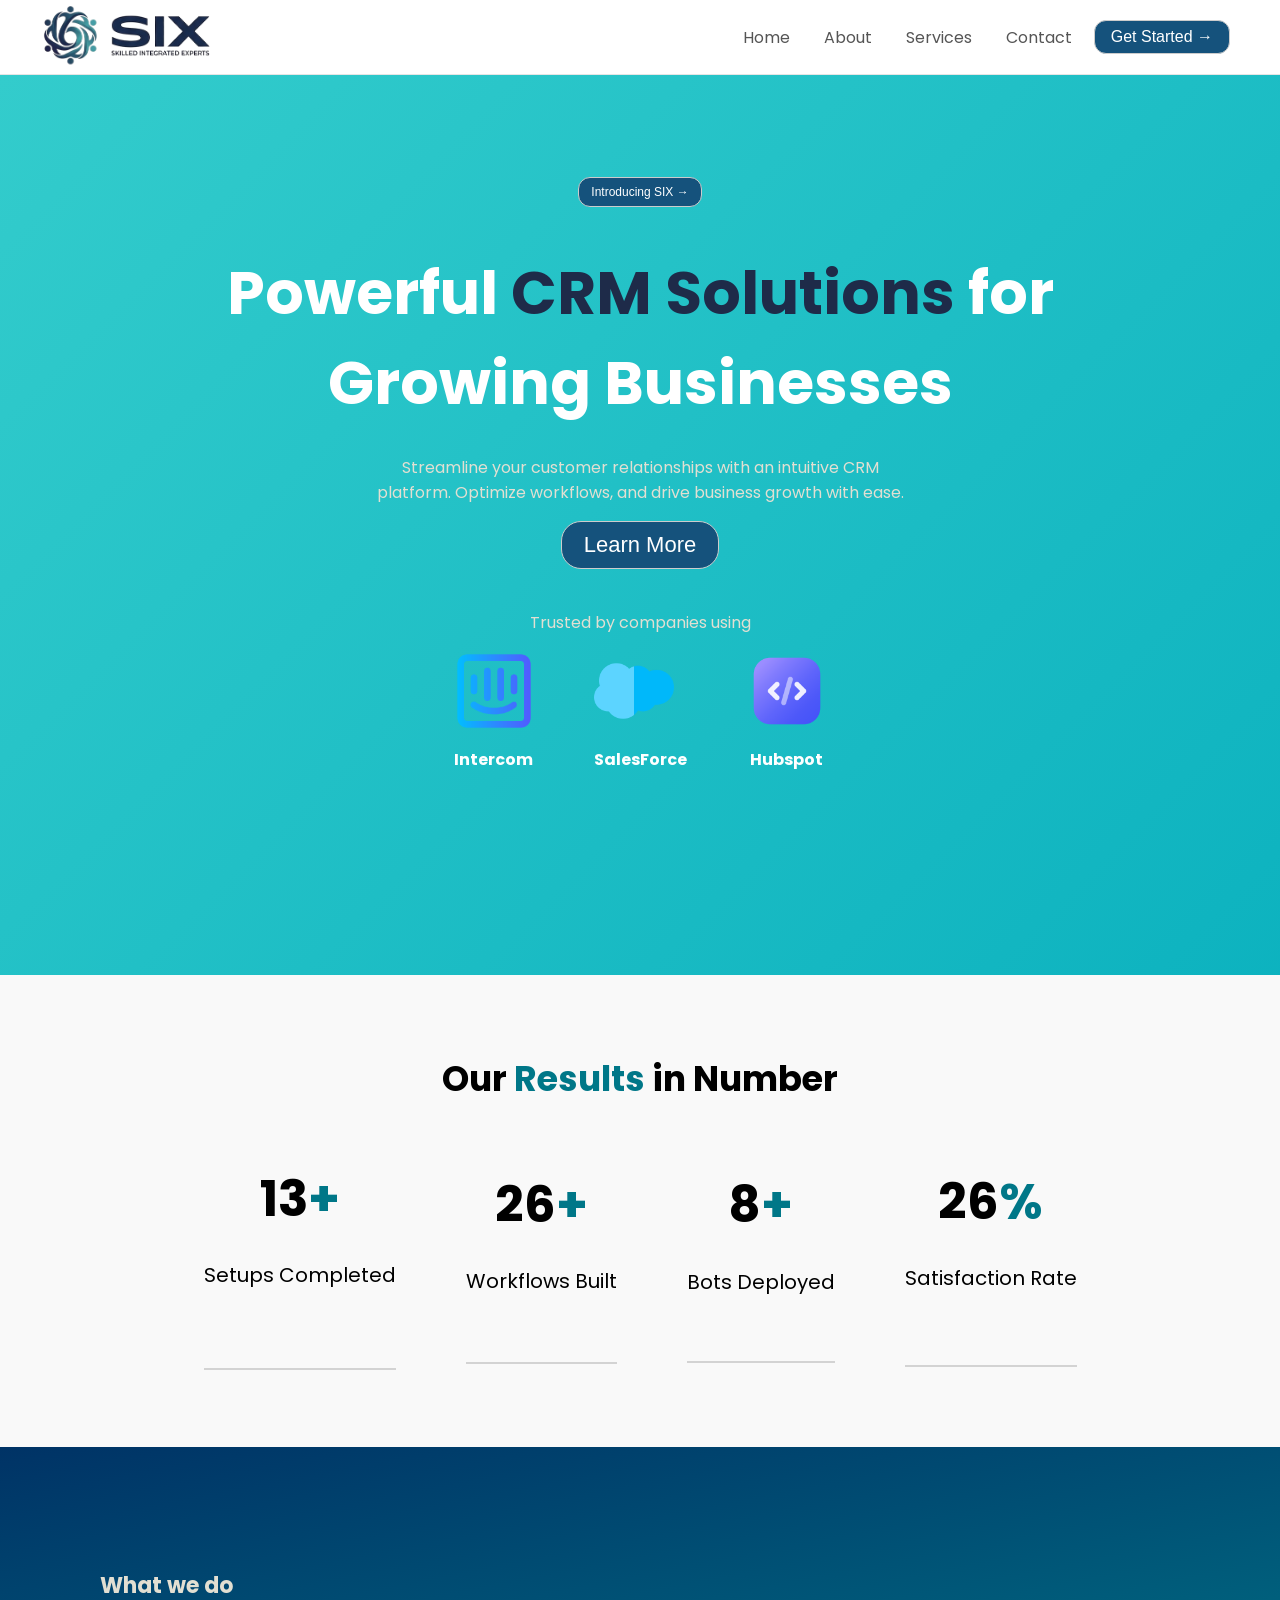
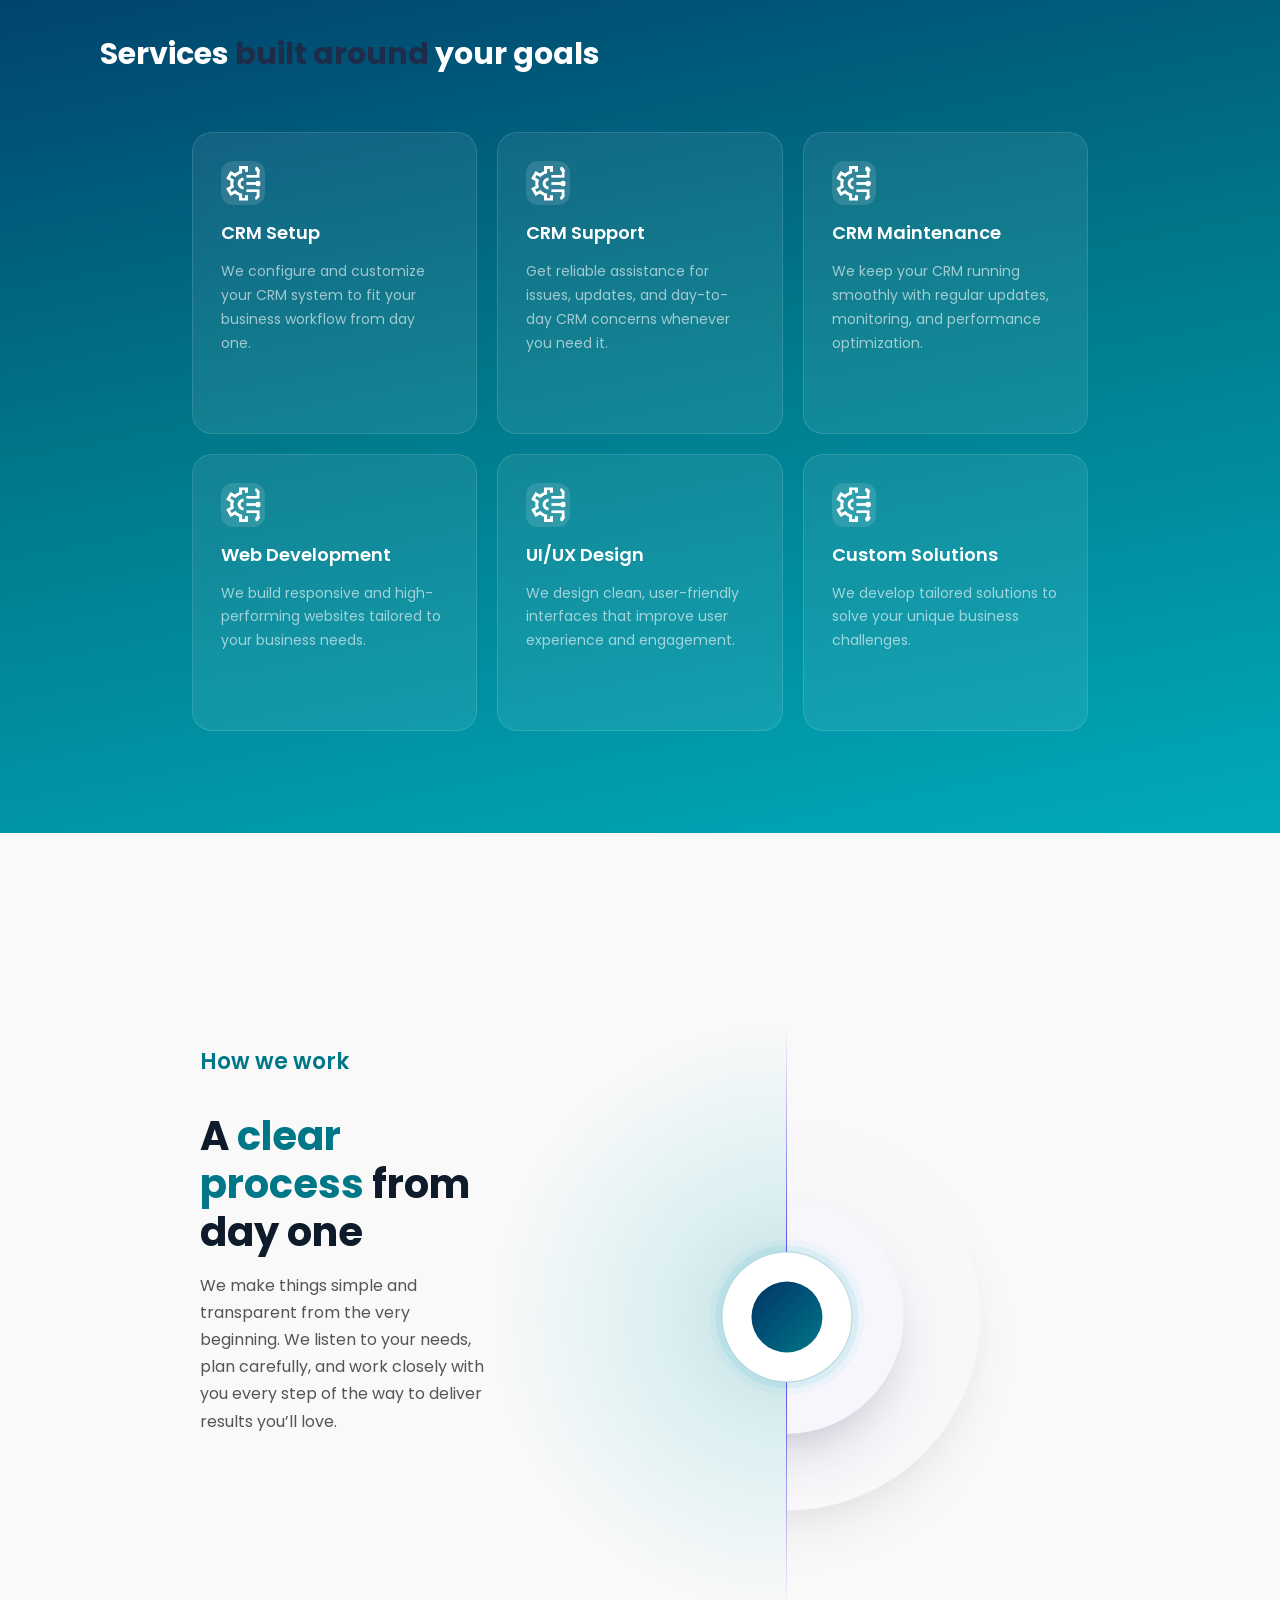
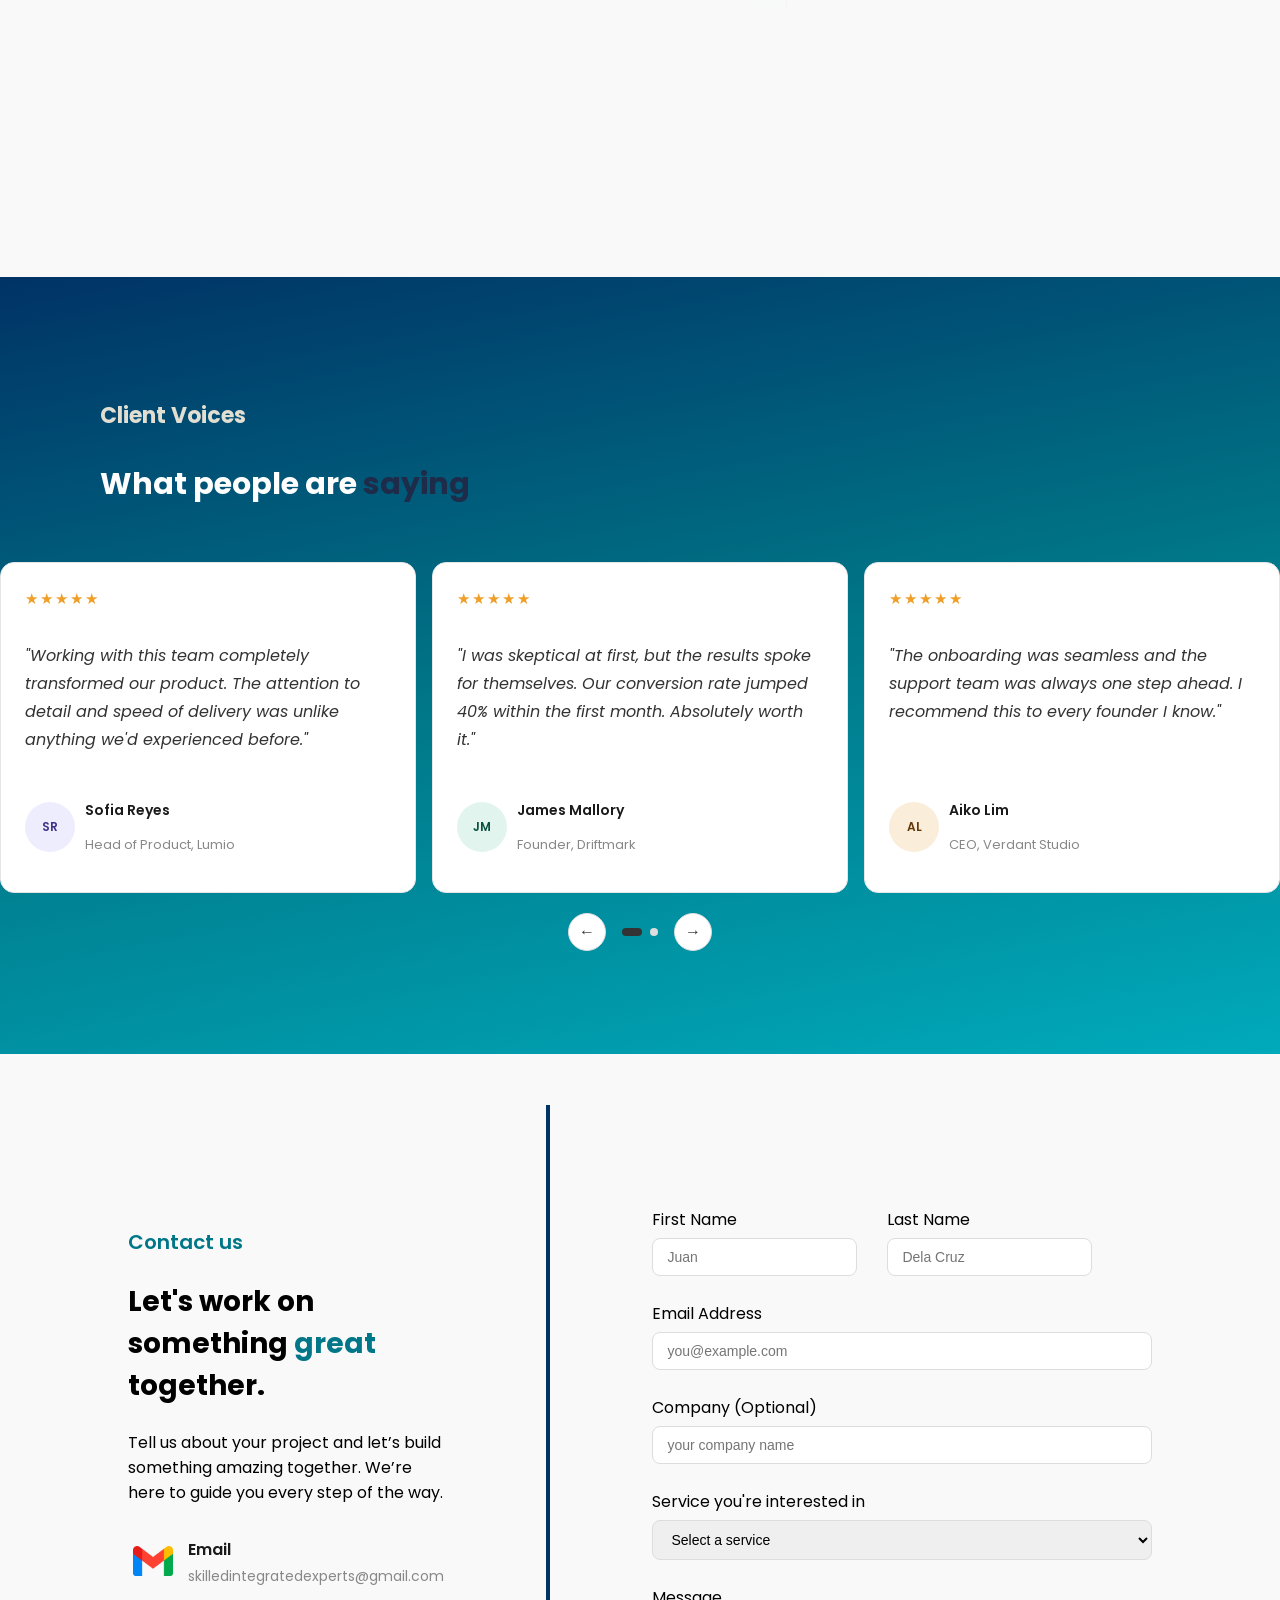
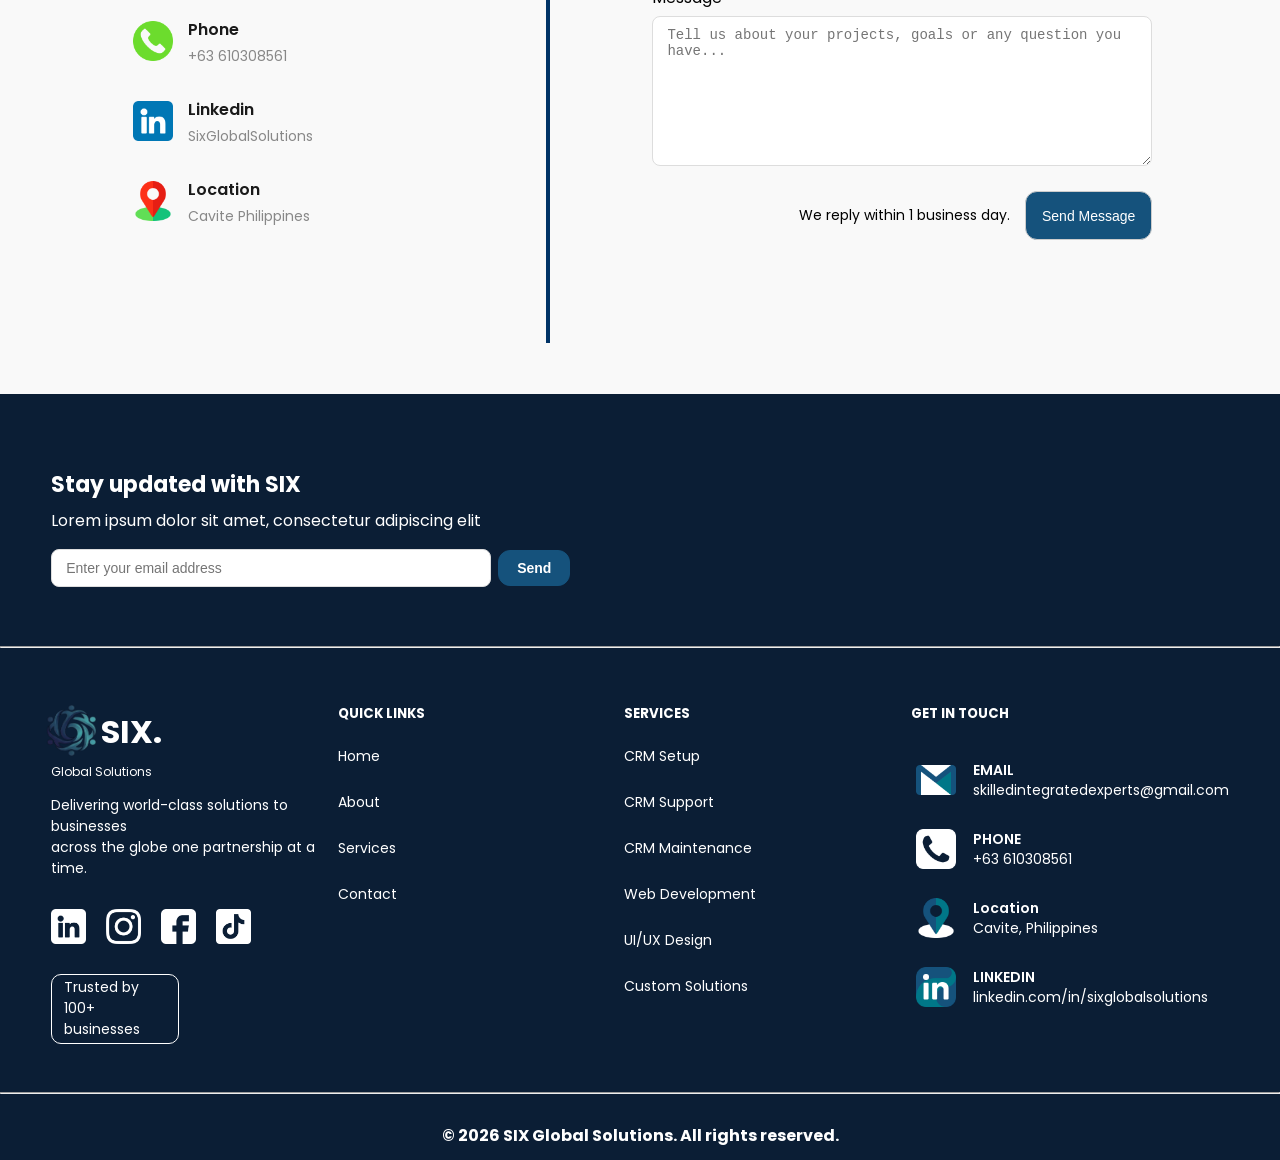
==== index.html @ 41104a26 "Rename Index.html to index.html" ====
<html lang="en">
<head>
    <meta charset="UTF-8">
    <meta name="viewport" content="width=device-width, initial-scale=1.0">
      <link rel="stylesheet" href="Index.css">
      <link href='https://fonts.googleapis.com/css?family=Poppins' rel='stylesheet'>
       <link href="https://unpkg.com/aos@2.3.1/dist/aos.css" rel="stylesheet">
    <title>Six Global Solutions</title>
</head>
<body>

    <nav class="navbar" data-aos="fade-down">

    <div class="nav-left">
      <div class="img-placeholder">
        <img src="Assets/Logo_Only-removebg-preview.png" width="70px" height="80px">
      </div>
      <div class="img-placeholder">
        <img src="Assets/Words_Only-removebg-preview.png" width="160px" height="80px">
      </div>
    </div>
 
    <div class="nav-right">
      <a href="#" class="nav-link">Home</a>
      <a href="#" class="nav-link">About</a>
      <a href="#" class="nav-link">Services</a>
      <a href="#" class="nav-link">Contact</a>
      <button class="nav-btn">Get Started →</button>
    </div>

  </nav>

  <div class="landing-page">

    <center><button class="landing-btn" data-aos="fade-down">Introducing SIX →</button></center>

    <div class="landing-context">
      <center><h1 style="color: white; font-weight: bolder;" data-aos="fade-up" data-aos-delay="200">Powerful <span style="color: #1e2b49;">CRM Solutions</span> for <br> Growing Businesses</h1></center>
      <center><p class="context-phrase" style="color: #E2DFD2;" data-aos="fade-up" data-aos-delay="400">Streamline your customer relationships with an intuitive CRM <br> platform. Optimize workflows, and drive business growth with ease.</p></center>
      <center><button class="context-btn" data-aos="zoom-in" data-aos-delay="600">Learn More</button></center>    
    </div>
    
    <br>

    <div class="landing-context-lower">
        <center><p class="context-phrase2" style="color: #E2DFD2;" data-aos="fade-up" data-aos-delay="800">Trusted by companies using</p></center>
        <div class="lower-imgs">

          <div class="imgs-flex">
            <img src="Assets/intercom.png" width="80" height="80" data-aos="fade-right" data-aos-delay="900">
            <center><p style="color: white; font-weight: bolder;" data-aos="fade-right" data-aos-delay="900">Intercom</p></center>
          </div>
          
          <div>
            <img src="Assets/salesforce.png" width="80" height="80" data-aos="fade-up" data-aos-delay="1000">
            <center><p style="color: white; font-weight: bolder;" data-aos="fade-up" data-aos-delay="1000">SalesForce</p></center>
          </div>
          
          <div>
            <img src="Assets/software.png" width="80" height="80" data-aos="fade-left" data-aos-delay="1100">
            <center><p style="color: white; font-weight: bolder;" data-aos="fade-left" data-aos-delay="11 00">Hubspot</p></center>
          </div>
          
        </div>
    </div>

  </div>

  <div class="results">
    <center><h1 class="results-title">Our <span style="color: #007788;">Results</span> in Number</h1></center>

    <div class="results-grid">

      <div class="grid-content">
      <center><h1><span class="count" data-target="50">0</span><span style="color: #007788;">+</span></h1></center>
      <p>Setups Completed</p>
      </div>

      <div class="grid-content">
      <center><h1><span class="count" data-target="100">0</span><span style="color: #007788;">+</span></h1></center>
      <p>Workflows Built</p>
      </div>

      <div class="grid-content">
      <center><h1><span class="count" data-target="30">0</span><span style="color: #007788;">+</span></h1></center>
      <p>Bots Deployed</p>
      </div>

      <div class="grid-content">
      <center><h1><span class="count" data-target="100">0</span><span style="color: #007788;">%</span></h1></center>
      <p>Satisfaction Rate</p>
      </div>

    </div>

  </div>

  <div class="what-we-do">

    <div class="what-we-do-title">
    <p data-aos="fade-right" style="font-size: 22px; font-weight: bold; color: #E2DFD2;">What we do</p>
    <p data-aos="fade-right" data-aos-delay="200" style="font-size: 30px; font-weight: bold; color: white;">Services <span style="color: #1e2b49;">built around</span> your goals</p>
    </div>

    <div class="cards-grid">

    <div class="card" data-aos="fade-up" data-aos-delay="100">
      <img src="Assets/machine-learning.png">
      <p class="card-title">CRM Setup</p>
      <p class="card-text">We configure and customize your CRM system to fit your business workflow from day one.</p>
      <button class="card-btn">Learn More</button>
    </div>

    <div class="card" data-aos="fade-up" data-aos-delay="200">
      <img src="Assets/machine-learning.png">
      <p class="card-title">CRM Support</p>
      <p class="card-text">Get reliable assistance for issues, updates, and day-to-day CRM concerns whenever you need it.</p>
      <button class="card-btn">Learn More</button>
    </div>

    <div class="card" data-aos="fade-up" data-aos-delay="300">
      <img src="Assets/machine-learning.png">
      <p class="card-title">CRM Maintenance</p>
      <p class="card-text">We keep your CRM running smoothly with regular updates, monitoring, and performance optimization.</p>
      <button class="card-btn">Learn More</button>
    </div>

    <div class="card" data-aos="fade-up" data-aos-delay="400">
      <img src="Assets/machine-learning.png">
      <p class="card-title">Web Development</p>
      <p class="card-text">We build responsive and high-performing websites tailored to your business needs.</p>
      <button class="card-btn">Learn More</button>
    </div>

    <div class="card" data-aos="fade-up" data-aos-delay="500">
      <img src="Assets/machine-learning.png">
      <p class="card-title">UI/UX Design</p>
      <p class="card-text">We design clean, user-friendly interfaces that improve user experience and engagement.</p>
      <button class="card-btn">Learn More</button>
    </div>

    <div class="card" data-aos="fade-up" data-aos-delay="600">
      <img src="Assets/machine-learning.png">
      <p class="card-title">Custom Solutions</p>
      <p class="card-text">We develop tailored solutions to solve your unique business challenges.</p>
      <button class="card-btn">Learn More</button>
    </div>

    </div>
  </div>

<div class="how-we-work">

  <div class="how-we-work-text">
    <p class="section-label" data-aos="fade-right">How we work</p>
    <h2 data-aos="fade-right" data-aos-delay="200">A <span class="highlight">clear process</span> from day one</h2>
    <p class="section-desc" data-aos="fade-right" data-aos-delay="400">We make things simple and transparent from the very beginning. We listen to your needs, plan carefully, and work closely with you every step of the way to deliver results you’ll love.</p>
  </div>

  <div data-aos="zoom-in" data-aos-delay="200" class="void" id="void">
    <div class="crop">
      <ul id="card-list" style="--count: 6;">
        <li class="card-link"><div class="cards"><a href=""><span class="model-name">06 Launch & Support</span><span>We deliver the final product and provide ongoing support as needed.</span></a></div></li>
        <li class="card-link"><div class="cards"><a href=""><span class="model-name">05 Final Review</span><span>We test, refine, and make sure everything meets your expectations.</span></a></div></li>
        <li class="card-link"><div class="cards"><a href=""><span class="model-name">04 Development</span><span>We build and bring the approved concept to life with precision.</span></a></div></li>
        <li class="card-link"><div class="cards"><a href=""><span class="model-name">03 Design</span><span>We create visuals and structure based on your goals and feedback.</span></a></div></li>
        <li class="card-link"><div class="cards"><a href=""><span class="model-name">02 Planning</span><span>We outline the strategy, timeline, and key deliverables.</span></a></div></li>
        <li class="card-link"><div class="cards"><a href=""><span class="model-name">01 Discovery</span><span>We learn about your needs, goals, and vision for the project.</span></a></div></li>
      </ul>
      <div class="last-circle"></div>
      <div class="second-circle"></div>
    </div>
    <div class="mask"></div>
    <div class="center-circle">
      <div class="center-logo"></div>
    </div>
  </div>

</div>

<div class="testimonials">

  <div class="testimonials-title">
    <p data-aos="fade-right" style="font-size: 22px; font-weight: bold; color: #E2DFD2;">Client Voices</p>
    <p data-aos="fade-right" data-aos-delay="200" style="font-size: 30px; font-weight: bold; color: white;">What people are <span style="color: #1e2b49;">saying</span></p>
  </div>

  <div class="carousel-wrapper" data-aos="zoom-in" data-aos-delay="300">
  <div class="carousel-track-container" id="trackContainer">
    <div class="carousel-track" id="track">
 
      <!-- Page 1 -->
      <div class="slide">
        <div class="slide-card">
          <div class="stars">★★★★★</div>
          <p class="quote">"Working with this team completely transformed our product. The attention to detail and speed of delivery was unlike anything we'd experienced before."</p>
          <div class="author">
            <div class="avatar" style="background:#EEEDFE;color:#3C3489;">SR</div>
            <div>
              <p class="author-name">Sofia Reyes</p>
              <p class="author-role">Head of Product, Lumio</p>
            </div>
          </div>
        </div>
        <div class="slide-card">
          <div class="stars">★★★★★</div>
          <p class="quote">"I was skeptical at first, but the results spoke for themselves. Our conversion rate jumped 40% within the first month. Absolutely worth it."</p>
          <div class="author">
            <div class="avatar" style="background:#E1F5EE;color:#085041;">JM</div>
            <div>
              <p class="author-name">James Mallory</p>
              <p class="author-role">Founder, Driftmark</p>
            </div>
          </div>
        </div>
        <div class="slide-card">
          <div class="stars">★★★★★</div>
          <p class="quote">"The onboarding was seamless and the support team was always one step ahead. I recommend this to every founder I know."</p>
          <div class="author">
            <div class="avatar" style="background:#FAEEDA;color:#633806;">AL</div>
            <div>
              <p class="author-name">Aiko Lim</p>
              <p class="author-role">CEO, Verdant Studio</p>
            </div>
          </div>
        </div>
      </div>
 
      <!-- Page 2 -->
      <div class="slide">
        <div class="slide-card">
          <div class="stars">★★★★★</div>
          <p class="quote">"Truly a game-changer for our workflow. We cut our turnaround time in half and our clients noticed the difference immediately."</p>
          <div class="author">
            <div class="avatar" style="background:#FAECE7;color:#712B13;">DP</div>
            <div>
              <p class="author-name">Daniel Park</p>
              <p class="author-role">Operations Lead, Stackwell</p>
            </div>
          </div>
        </div>
        <div class="slide-card">
          <div class="stars">★★★★★</div>
          <p class="quote">"The quality of work exceeded every expectation. I've worked with many agencies, and this experience stood out from the very first meeting."</p>
          <div class="author">
            <div class="avatar" style="background:#E6F1FB;color:#0C447C;">MN</div>
            <div>
              <p class="author-name">Maria Nakamura</p>
              <p class="author-role">CMO, Brightleaf</p>
            </div>
          </div>
        </div>
        <div class="slide-card">
          <div class="stars">★★★★★</div>
          <p class="quote">"Fast, reliable, and genuinely invested in our success. We've renewed our contract three times and have no plans to stop."</p>
          <div class="author">
            <div class="avatar" style="background:#EAF3DE;color:#27500A;">TO</div>
            <div>
              <p class="author-name">Tunde Okafor</p>
              <p class="author-role">Director, Horizon Labs</p>
            </div>
          </div>
        </div>
      </div>
 
    </div>
  </div>
 
  <div class="controls">
    <button class="arrow-btn" id="prev">&#8592;</button>
    <div class="dots" id="dots"></div>
    <button class="arrow-btn" id="next">&#8594;</button>
  </div>
</div>

</div>

<div class="contact-wrapper">

  <div data-aos="fade-right"
     data-aos-offset="400"
     data-aos-easing="ease-in-sine" class="details">

    <p class="details-label">Contact us</p>
    <h2>Let's work on something <span class="highlight">great</span> together.</h2>
    <p class="details-desc">Tell us about your project and let’s build something amazing together. We’re here to guide you every step of the way.</p>

    <div class="main-details">
    <div class="details-img"><img src="Assets/gmail.png" width="40px" height="40px"></div>
    
    <div>
      <p class="details-title">Email</p>
      <p class="detials-value">skilledintegratedexperts@gmail.com</p>
    </div>
</div>

<div class="main-details">
    <div class="details-img"><img src="Assets/phone-call.png" width="40px" height="40px"></div>
    
    <div>
      <p class="details-title">Phone</p>
      <p class="detials-value">+63 610308561</p>
    </div>
</div>

<div class="main-details">
    <div class="details-img"><img src="Assets/linkedin.png" width="40px" height="40px"></div>
    
    <div>
      <p class="details-title">Linkedin</p>
      <p class="detials-value">SixGlobalSolutions</p>
    </div>
</div>

<div class="main-details">
    <div class="details-img"><img src="Assets/location.png" width="40px" height="40px"></div>
    
    <div>
      <p class="details-title">Location</p>
      <p class="detials-value">Cavite Philippines</p>
    </div>
</div>
  </div>

  <div data-aos="fade-left"
     data-aos-offset="400"
     data-aos-easing="ease-in-sine" class="input">

    <div class="name">

    <div class="field">
    <label for="first">First Name</label>
    <input type="text" id="first" placeholder="Juan">
    </div>

    <div class="field">
    <label for="last">Last Name</label>  
    <input type="text" id="last" placeholder="Dela Cruz">
    </div>
    </div>

    <br>

    <div class="field">
    <label for="email">Email Address</label>
    <input type="email" id="email" placeholder="you@example.com"> 
    </div>

    <br>

    <div class="field">
    <label for="company">Company (Optional)</label>
    <input type="text" id="company" placeholder="your company name">
    </div>

    <br>

    <div class="field">
    <label for="services">Service you're interested in</label>
    <select name="services" id="services">
      <option value="" disabled selected hidden>Select a service</option>
      <option value="crm maintenance">CRM Maintenance</option>
      <option value="crm maintenance">CRM Setup</option>
      <option value="crm maintenance">CRM Support</option>
    </select>
    </div>

    <br>

    <div class="field">
    <label for="message">Message</label>
    <textarea name="message" id="message" placeholder="Tell us about your projects, goals or any question you have..."></textarea>
    </div>

    <br>

    <div class="field-last">
    <p style="font-size: 14px;">We reply within 1 business day.</p>
    <button>Send Message</button>
    </div>
  </div>

</div>

<footer>

  <div class="footer-upper">
    <p style="font-size: 22px; color: white; font-weight: bold;">Stay updated with SIX</p>
    <p style="color: white; margin-top: -15px;">Lorem ipsum dolor sit amet, consectetur adipiscing elit</p>
    <input type="email" id="email" placeholder="Enter your email address">
    <button>Send</button>
  </div>

  <hr>

  <div class="footer-middle">

    <div class="middle">
      <div class="footer-logo">
      <img src="Assets/Logo_Only-removebg-preview.png" width="60px" height="70px">
      <h2 style="color: white; font-size: 32px;">SIX.</h2>
      </div>
      <p style="color: white; font-size: 12px; margin-top: -20px;">Global Solutions</p>
      <p style="color: white; font-size: 14px;">Delivering world-class solutions to businesses <br> across the globe one partnership at a time.</p>

      <div class="middle-icon">
        <img src="Assets/linkedin (4).png" width="35x" height="35px">
        <img src="Assets/instagram.png" width="35x" height="35px">
        <img src="Assets/facebook (1).png" width="35x" height="35px">
        <img src="Assets/tiktok.png" width="35x" height="35px">
      </div>

      <div class="middle-lower">
        <p style="color: white; margin-top: 30px;">Trusted by 100+ businesses</p>
      </div>
    </div>

    <div class="middle">
      <h5 style="color: white;">QUICK LINKS</h5>
      <li>Home</li>
      <br>
      <li>About</li>
      <br>
      <li>Services</li>
      <br>
      <li>Contact</li>
    </div>

    <div class="middle">
      <h5 style="color: white;">SERVICES</h5>
      <li style="color: white; font-size: 14px;">CRM Setup</li>
      <br>
      <li style="color: white; font-size: 14px;">CRM Support</li>
      <br>
      <li style="color: white; font-size: 14px;">CRM Maintenance</li>
      <br>
      <li style="color: white; font-size: 14px;">Web Development</li>
      <br>
      <li style="color: white; font-size: 14px;">UI/UX Design</li>
      <br>
      <li style="color: white; font-size: 14px;">Custom Solutions</li>
    </div>

    <div class="middle">
      <H5 style="color: white;">GET IN TOUCH</H5>
      
      <div class="middle-details">
        <div class="detail-item">
          <div class="details-img"><img src="Assets/gmail (1).png" width="40px" height="40px"></div>
        <div>
          <p class="middle-title">EMAIL</p>
          <p class="middle-value">skilledintegratedexperts@gmail.com</p>
      </div>
    </div>

    <div class="detail-item">
      <div class="details-img"><img src="Assets/telephone-symbol-button.png" width="40px" height="40px"></div>
      <div>
        <p class="middle-title">PHONE</p>
        <p class="middle-value">+63 610308561</p>
      </div>
    </div>

    <div class="detail-item">
      <div class="details-img"><img src="Assets/location (1).png" width="40px" height="40px"></div>
      <div>
        <p class="middle-title">Location</p>
        <p class="middle-value">Cavite, Philippines</p>
      </div>
    </div>

    <div class="detail-item">
      <div class="details-img"><img src="Assets/linkedin (5).png" width="40px" height="40px"></div>
      <div>
        <p class="middle-title">LINKEDIN</p>
        <p class="middle-value">linkedin.com/in/sixglobalsolutions</p>
      </div>
    </div>

  </div>
</div>
  </div>

  <hr>
  <center><p style="color: white; font-weight: bold; padding: 1%;">© 2026 SIX Global Solutions. All rights reserved.</p></center>
</footer>

<script>
  //counting numbers
  const counters = document.querySelectorAll('.count');

  const animateCount = (el) => {
  const target = +el.getAttribute('data-target');
  const duration = 4000;
  const step = target / (duration / 16);
  let current = 0;

  const update = () => {
    current += step;
    if (current < target) {
      el.textContent = Math.floor(current);
      requestAnimationFrame(update);
    } else {
      el.textContent = target;
    }
  };

  update();
  };

  const observer = new IntersectionObserver((entries) => {
  entries.forEach(entry => {
    if (entry.isIntersecting) {
      animateCount(entry.target);
      observer.unobserve(entry.target); 
    }
  });
  }, { threshold: 0.5 });

  counters.forEach(counter => observer.observe(counter));


//carousel
  const track = document.getElementById('track');
  const dotsEl = document.getElementById('dots');
  const slides = document.querySelectorAll('.slide');
  const total = slides.length;
  let current = 0;
 
  const dots = Array.from({ length: total }, (_, i) => {
    const d = document.createElement('button');
    d.className = 'dot';
    d.setAttribute('aria-label', `Go to page ${i + 1}`);
    d.addEventListener('click', () => goTo(i));
    dotsEl.appendChild(d);
    return d;
  });
 
  function render() {
    track.style.transform = `translateX(-${current * 100}%)`;
    dots.forEach((d, i) => d.classList.toggle('active', i === current));
  }
 
  function goTo(i) { current = i; render(); }
  function move(dir) { current = (current + dir + total) % total; render(); }
 
  document.getElementById('prev').addEventListener('click', () => move(-1));
  document.getElementById('next').addEventListener('click', () => move(1));
 
  let startX = 0;
  const container = document.getElementById('trackContainer');
  container.addEventListener('touchstart', e => { startX = e.touches[0].clientX; });
  container.addEventListener('touchend', e => {
    const dx = e.changedTouches[0].clientX - startX;
    if (Math.abs(dx) > 40) move(dx < 0 ? 1 : -1);
  });
 
  setInterval(() => move(1), 5000);
  render();
</script>
<script src="https://unpkg.com/aos@2.3.1/dist/aos.js"></script>
<script>
  AOS.init({
    once: false  
});
</script>
</body>
</html>
---- Index.css ----
body {
    font-family: "Poppins", sans-serif;
    margin: 0;
    padding: 0;
    background: #f9f9f9;
}

.animate-on-scroll {
    visibility: hidden;
}

.animate-on-scroll.is-visible {
    visibility: visible;
}

.navbar {
    position: sticky;
    top: 0;
    z-index: 100;
    background: #ffffff;
    border-bottom: 1px solid #e5e5e5;
    padding: 5px 50px;
    height: 64px;
    display: flex;
    align-items: center;
    justify-content: space-between;

}

.nav-left {
    display: flex;
    align-items: center;
    gap: 50px;
}

.img-placeholder {
    width: 40px;
    height: 40px;
    border-radius: 8px;
    display: flex;
    align-items: center;
    justify-content: center;
}

.nav-right {
    display: flex;
    align-items: center;
    gap: 10px;
}

.nav-link {
    font-size: 16px;
    color: #555;
    padding: 6px 12px;
    border-radius: 8px;
    cursor: pointer;
    border: none;
    background: none;
    text-decoration: none;
    transition: background 0.15s, color 0.15s;
}

.nav-link:hover {
    background: #f1f1f1;
    color: #111;
}

.nav-btn {
    font-size: 16px;
    font-weight: bolder;
    color: white;
    padding: 7px 16px;
    border-radius: 12px;
    cursor: pointer;
    border: 1px solid #ccc;
    background: #15527c;    
    font-weight: 500;
    transition: background 0.15s;
}

.nav-btn:hover {
    background: #0b1e35;
}

.landing-page{
    background: linear-gradient(-45deg, #003366, #007788, #00aabb, #33cccc);
    background-size: 400% 400%;
    height: 100%;
    animation: gradientShift 8s ease infinite;
}

@keyframes gradientShift {
  0%   { background-position: 0% 50%; }
  50%  { background-position: 100% 50%; }
  100% { background-position: 0% 50%; }
}

.landing-btn{
    margin-top: 8%;
    font-size: 12px;
    font-weight: bolder;
    color: white;
    padding: 7px 12px;
    border-radius: 12px;
    cursor: pointer;
    border: 1px solid #ccc;
    background: #15527c;    
    font-weight: 500;
    transition: background 0.15s;
}

.landing-btn:hover{
    background: #0b1e35;
}

.landing-context h1{
    font-size: 60px;
}

.context-phrase{
    margin-top: -1%;
}

.context-btn{
    font-size: 22px;
    font-weight: bolder;
    color: white;
    padding: 10px 22px;
    border-radius: 20px;
    cursor: pointer;
    border: 1px solid #ccc;
    background: #15527c;    
    font-weight: 500;
    transition: background 0.15s;
}

.context-btn:hover{
    background: #0b1e35;
}

.lower-imgs{
    display: flex;
    align-items: center;
    justify-content: center;
    gap: 60px;
}

.results{
    margin-top: 6%;
}

.results-title{
    font-size: 35px;
}

.results-grid{
    display: flex;
    align-items: center;
    justify-content: center;
    gap: 70px;
}

.grid-content{
    display: inline;
    justify-content: center;
    align-items: center;
    border-bottom: 2px solid lightgray;
}

.grid-content h1{
    font-size: 50px;
}

.grid-content p{
    margin-top: -10px;
    font-size: 20px;
    padding-bottom: 30%;
}

.what-we-do{
    margin-top: 6%;
    background: linear-gradient(169deg, #003366 0%, #007788 50%, #00aabb 100%);
    height: auto;
    width: 100%;
    padding-bottom: 8%;
}

.what-we-do-title{
    padding-top: 100px;
    padding-left: 100px;
}

.cards-grid {
    display: grid;
    grid-template-columns: repeat(3, 1fr);
    gap: 20px;
    padding: 2% 15% 0;
}

.card {
    background: rgba(255,255,255,0.07);
    border: 1px solid rgba(255,255,255,0.12);
    border-radius: 20px;
    padding: 28px;
    display: flex;
    flex-direction: column;
    gap: 14px;
    transition: background 0.2s ease, transform 0.2s ease;
    cursor: pointer;
    position: relative;
    overflow: hidden;
}

.card:hover{
    background: rgba(255,255,255,0.13);
    transform: translateY(-4px);
}

.card-btn {
    margin-top: auto;
    padding: 10px 14px;
    border: none;
    border-radius: 10px;
    background: #ffffff;
    color: #003366;
    font-size: 13px;
    font-weight: 600;
    cursor: pointer;
    opacity: 0;
    transform: translateY(10px);
    transition: all 0.25s ease;
}

.card:hover .card-btn {
    opacity: 1;
    transform: translateY(0);
}

.card img{
    width: 35px;
    height: 35px;
    border-radius: 12px;
    padding: 2%;
    background: rgba(255,255,255,0.12);
    display: flex;
    align-items: center;
    justify-content: center;
}

.card-title {
    font-size: 18px;
    font-weight: 600;
    color: #ffffff;
    margin: 0;
}

.card-text {
    font-size: 14px;
    color: rgba(255,255,255,0.6);
    line-height: 1.7;
    margin: 0;
}

:root {
	--rotate-speed: 40;
	--count: 8; 
	--easeInOutSine: cubic-bezier(0.37, 0, 0.63, 1);
	--easing: cubic-bezier(0.000, 0.37, 1.000, 0.63);
}

.how-we-work {
    display: flex;
    padding: 190px 200px;
}

.how-we-work-text {
    flex: 1;
    width: 20%;
}

.void {
    flex: 2;
    width: 100%;
    position: relative;
    aspect-ratio: 1 / 1;
    margin: 0;  
}

.section-label {
    font-size: 22px;
    font-weight: 600;
    color: #007788;
    margin-bottom: 12px;
}

.how-we-work-text h2 {
    font-size: 40px;
    font-weight: 700;
    color: #0d1b2a;
    line-height: 1.2;
    margin-bottom: 16px;
}

.highlight {
    color: #007788;
}

.section-desc {
  font-size: 16px;
  color: #555;
  line-height: 1.7;
  max-width: 400px;
}

ul:hover * {
	animation-play-state: paused;
}
ul {
	list-style-type: none;
	margin: 0;
	padding: 0;
	position: absolute;
	width: 100%;
	aspect-ratio: 1 / 1;
	outline: 2px dotted 003366;
	z-index: 1;
}
.card-link {
	position: absolute;
	top: 50%;
	transform: translateY(-50%);
	width: 100%;
	animation: rotateCW calc(var(--rotate-speed) * 1s) var(--easing) infinite;
}
.cards {
	width: 27%;
	display: flex;
	flex-direction: column;
	align-items: flex-start;
	padding: 16px 24px;
	gap: 8px;
	background: #FFFFFF;
	box-shadow: 0px 4px 12px rgba(0, 0, 0, 0.1), 0px 16px 32px rgba(0, 0, 0, 0.1);
	border-radius: 12px;
	font-style: normal;
	font-weight: 400;
	font-size: 14px;
	line-height: 20px;
	color: #007788;
	animation: rotateCCW calc(var(--rotate-speed) * 1s) var(--easing) infinite;
}
a {
	text-decoration: none;
	color: unset;
}
.model-name {
	font-weight: 500;
	font-size: 18px;
	line-height: 150%;
	color: #003366;
	display: block;
}
svg {
	position: absolute;
	top: 0;
	left: 0;
	z-index: 0;
}

li:nth-child(2), li:nth-child(2) .cards {
	animation-delay: calc((var(--rotate-speed)/var(--count)) * -1s);
}
li:nth-child(3), li:nth-child(3) .cards {
	animation-delay: calc((var(--rotate-speed)/var(--count)) * -2s);
}
li:nth-child(4), li:nth-child(4) .cards {
	animation-delay: calc((var(--rotate-speed)/var(--count)) * -3s);
}
li:nth-child(5), li:nth-child(5) .cards {
	animation-delay: calc((var(--rotate-speed)/var(--count)) * -4s);
}
li:nth-child(6), li:nth-child(6) .cards {
	animation-delay: calc((var(--rotate-speed)/var(--count)) * -5s);
}
li:nth-child(7), li:nth-child(7) .cards {
	animation-delay: calc((var(--rotate-speed)/var(--count)) * -6s);
}
li:nth-child(8), li:nth-child(8) .cards {
	animation-delay: calc((var(--rotate-speed)/var(--count)) * -7s);
}

@keyframes rotateCW {
	from {
		transform: translate3d(0px, -50%, -1px) rotate(-45deg);
	}
	to {
		transform: translate3d(0px, -50%, 0px) rotate(-315deg);
	}
}
@keyframes rotateCCW {
	from {
		transform: rotate(45deg);
	}
	to {
		transform: rotate(315deg);
	}
}
@keyframes pulseGlow {
	from {
		background-size: 60%;
	}
	to {
		background-size: 100%;
	}
}

.center-circle {
	position: absolute;
      width: 22%;
      aspect-ratio: 1 / 1;
      left: 50%;
      top: 50%;
      transform: translate(-50%, -50%);
      border-radius: 50%;
      background: #ffffff;
      border: 1.5px solid rgba(0, 119, 136, 0.3);
      display: flex;
      align-items: center;
      justify-content: center;
      box-shadow:
        0 0 0 6px rgba(0, 170, 187, 0.08),
        0 0 0 12px rgba(0, 170, 187, 0.04);
      z-index: 10;
}

.center-logo {
      width: 55%;
      height: 55%;
      border-radius: 50%;
      background: linear-gradient(135deg, #003366, #007788);
    }

.second-circle {
	position: absolute;
	width: 40%;
	aspect-ratio: 1 / 1;
	left: 50%;
	top: 50%;
	transform: translate(-50%, -50%);
	background: #F5F4FE;
	opacity: 0.5;
	box-shadow: 0px 18px 36px -18px rgba(12, 5, 46, 0.3), 0px 30px 60px -12px rgba(12, 5, 46, 0.25);
	border-radius: 50%;
}
.last-circle {
	position: absolute;
	width: 66%;
	aspect-ratio: 1 / 1;
	left: 50%;
	top: 50%;
	transform: translate(-50%, -50%);
	background: #F5F4FE;
	opacity: 0.25;
	box-shadow: 0px 18px 36px -18px rgba(12, 5, 46, 0.3), 0px 30px 60px -12px rgba(12, 5, 46, 0.25);
	border-radius: 50%;
}
.crop {
	-webkit-mask-image: linear-gradient(90deg, rgba(0, 0, 0, 0), rgba(0, 0, 0, 0) 50%, rgba(0, 0, 0, 1) 50%, rgba(0, 0, 0, 1));
    position: absolute;  
    inset: 0;  
}
.mask {
	position: absolute;
	top: 0;
	left: 0;
	bottom: 0;
	width: 50%;
	animation: pulseGlow 5s linear infinite alternate;
	background-position: 100% 50%;
	background-repeat: no-repeat;
    background-image: radial-gradient(
        100% 50% at 100% 50%,
        rgba(0, 119, 136, 0.22) 0%,
        rgba(0, 170, 187, 0.12) 40%,
        rgba(0, 170, 187, 0) 100%
      );
}
.mask:after {
	content: "";
	position: absolute;
	width: 1px;
	height: 100%;
	right: 0;
	display: block;
	background-image: linear-gradient(180deg, rgba(60, 26, 229, 0) 0%, #3C1AE5 50%, rgba(60, 26, 229, 0) 100%);
}

.testimonials{
    margin-top: 6%;
    background: linear-gradient(169deg, #003366 0%, #007788 50%, #00aabb 100%);
    height: auto;
    width: 100%;
    padding-bottom: 8%;
}

.testimonials-title{
    padding-top: 100px;
    padding-left: 100px;
}

.carousel-wrapper{ 
    max-width: 1600px; 
    width: 100%;  
    margin: 0 auto;
    padding-top: 2%;
}
 
.carousel-track-container{ 
overflow: hidden; 
}

.carousel-track {
display: flex;
transition: transform 0.4s cubic-bezier(.4, 0, .2, 1);
}

.slide {
min-width: 100%;
display: grid;
grid-template-columns: repeat(3, 1fr);
gap: 16px;
}

.slide-card {
background: #fff;
border: 1px solid #e5e5e5;
border-radius: 14px;
padding: 1.5rem;
display: flex;
flex-direction: column;
gap: 1rem;
}

.stars { color: #EF9F27; font-size: 15px; letter-spacing: 2px; }

.quote {
font-size: 16px;
line-height: 1.75;
color: #333;
font-style: italic;
flex: 1;
}

.author, .main-details { display: flex; align-items: center; gap: 10px; }

.avatar, .details-img {
width: 50px;
height: 50px;
border-radius: 50%;
display: flex;
align-items: center;
justify-content: center;
font-size: 12px;
font-weight: 600;
flex-shrink: 0;
}

.author-name { font-weight: 600; font-size: 14px; color: #1a1a1a; }
.author-role { font-size: 13px; color: #888; margin-top: 2px; }

.controls {
display: flex;
align-items: center;
justify-content: center;
gap: 16px;
margin-top: 1.25rem;
}

.arrow-btn {
width: 38px; height: 38px;
border-radius: 50%;
border: 1px solid #ddd;
background: #fff;
cursor: pointer;
font-size: 16px;
display: flex;
align-items: center;
justify-content: center;
transition: background 0.15s, border-color 0.15s;
color: #333;
}
.arrow-btn:hover { background: #f0f0f0; border-color: #bbb; }

.dots { display: flex; align-items: center; gap: 8px; }

.dot {
height: 8px;
border-radius: 4px;
border: none;
background: #ddd;
cursor: pointer;
padding: 0;
transition: width 0.2s, background 0.2s;
}
.dot.active { background: #333; width: 20px; }
.dot:not(.active) { width: 8px; border-radius: 50%; }

@media (max-width: 700px) {
.slide { grid-template-columns: 1fr; }
}


.contact-wrapper{
    padding: 4% 10%;
    display: flex;
    justify-content: center;
}

.details{
    padding: 10%;
    border-right: 2px solid #003366;
    width: 50%;
}

.detials-value{
    font-size: 14px; 
    color: #888; 
}

.details-title{
    font-weight: 600; 
    font-size: 16px; 
    color: #1a1a1a;
    margin-bottom: -10px;
}

.details-label{
    font-size: 20px;
    font-weight: 600;
    color: #007788;
    margin-bottom: 12px;
}

.details h2{
    font-size: 28px;
}

.input{
    padding: 10%;
    border-left: 2px solid #003366;
    width: 50%;
}

.name{
    display: flex;
    gap: 30px;
}

#first, #last{
    width: 100%;
}

.field{
    display: flex;
    flex-direction: column;
    gap: 6px;
}

.field input, .field select, .field textarea {
  padding: 10px 14px;
  font-size: 14px;
  border: 1px solid #ddd;
  border-radius: 8px;
  outline: none;
  transition: border-color 0.15s;
}

.field input:focus {
  border-color: #888;

}

.field textarea{
    width: 500px;
    height: 150px;
}

.field label{
    font-size: 16px;
}

.field-last{
    display: flex;
    gap: 15px;
    float: right;
}

.input button{
    font-size: 14px;
    font-weight: bolder;
    color: white;
    padding: 7px 16px;
    border-radius: 12px;
    cursor: pointer;
    border: 1px solid #ccc;
    background: #15527c;    
    font-weight: 500;
    transition: background 0.15s;
}

.input button:hover{
    background: #0b1e35;
}

footer{
    background-color: #0b1e35;
    margin-bottom: -18px;
}

.footer-upper{
    padding: 4%;
}

.footer-upper input{
    padding: 10px 14px;
    font-size: 14px;
    border: 1px solid #ddd;
    border-radius: 8px;
    outline: none;
    width: 440px;
    transition: border-color 0.15s;
}

.footer-upper input:focus{
    border-color: #007788;
}

.footer-upper button{
    font-size: 14px;
    font-weight: bolder;
    color: white;
    padding: 9px 18px;
    border-radius: 12px;
    cursor: pointer;
    border: 1px solid #15527c;
    background: #15527c;    
    font-weight: 700;
    transition: background 0.15s;
    margin-left: 3px;
}

.footer-upper button:hover{
    background-color: #007788;
}

.footer-logo{
    display: flex;
    align-items: center;
    margin-left: -10px;
}

.footer-middle{
    display: flex;
    padding: 2% 4%;
}

.middle{
    flex: 1;
}

.middle-icon{
    display: flex;
    gap: 20px;
    margin-top: 30px;
}

.middle-lower p{
    border: 0.5px solid white;
    padding: 1% 4%;
    font-size: 14px;
    width: 36%;
    border-radius: 10px;
}

.middle li{
    color: white;
    list-style-type: none;
    font-size: 14px;
}

.middle-details {
  display: flex;
  flex-direction: column;              
}

.detail-item {
  display: flex;
  flex-direction: row;    
  align-items: center;
  gap: 12px;
}

.middle-title{
    font-weight: 600; 
    font-size: 14px; 
    color: white;
    margin-bottom: -15px;
}

.middle-value{
    font-size: 14px;
    color: white;
}
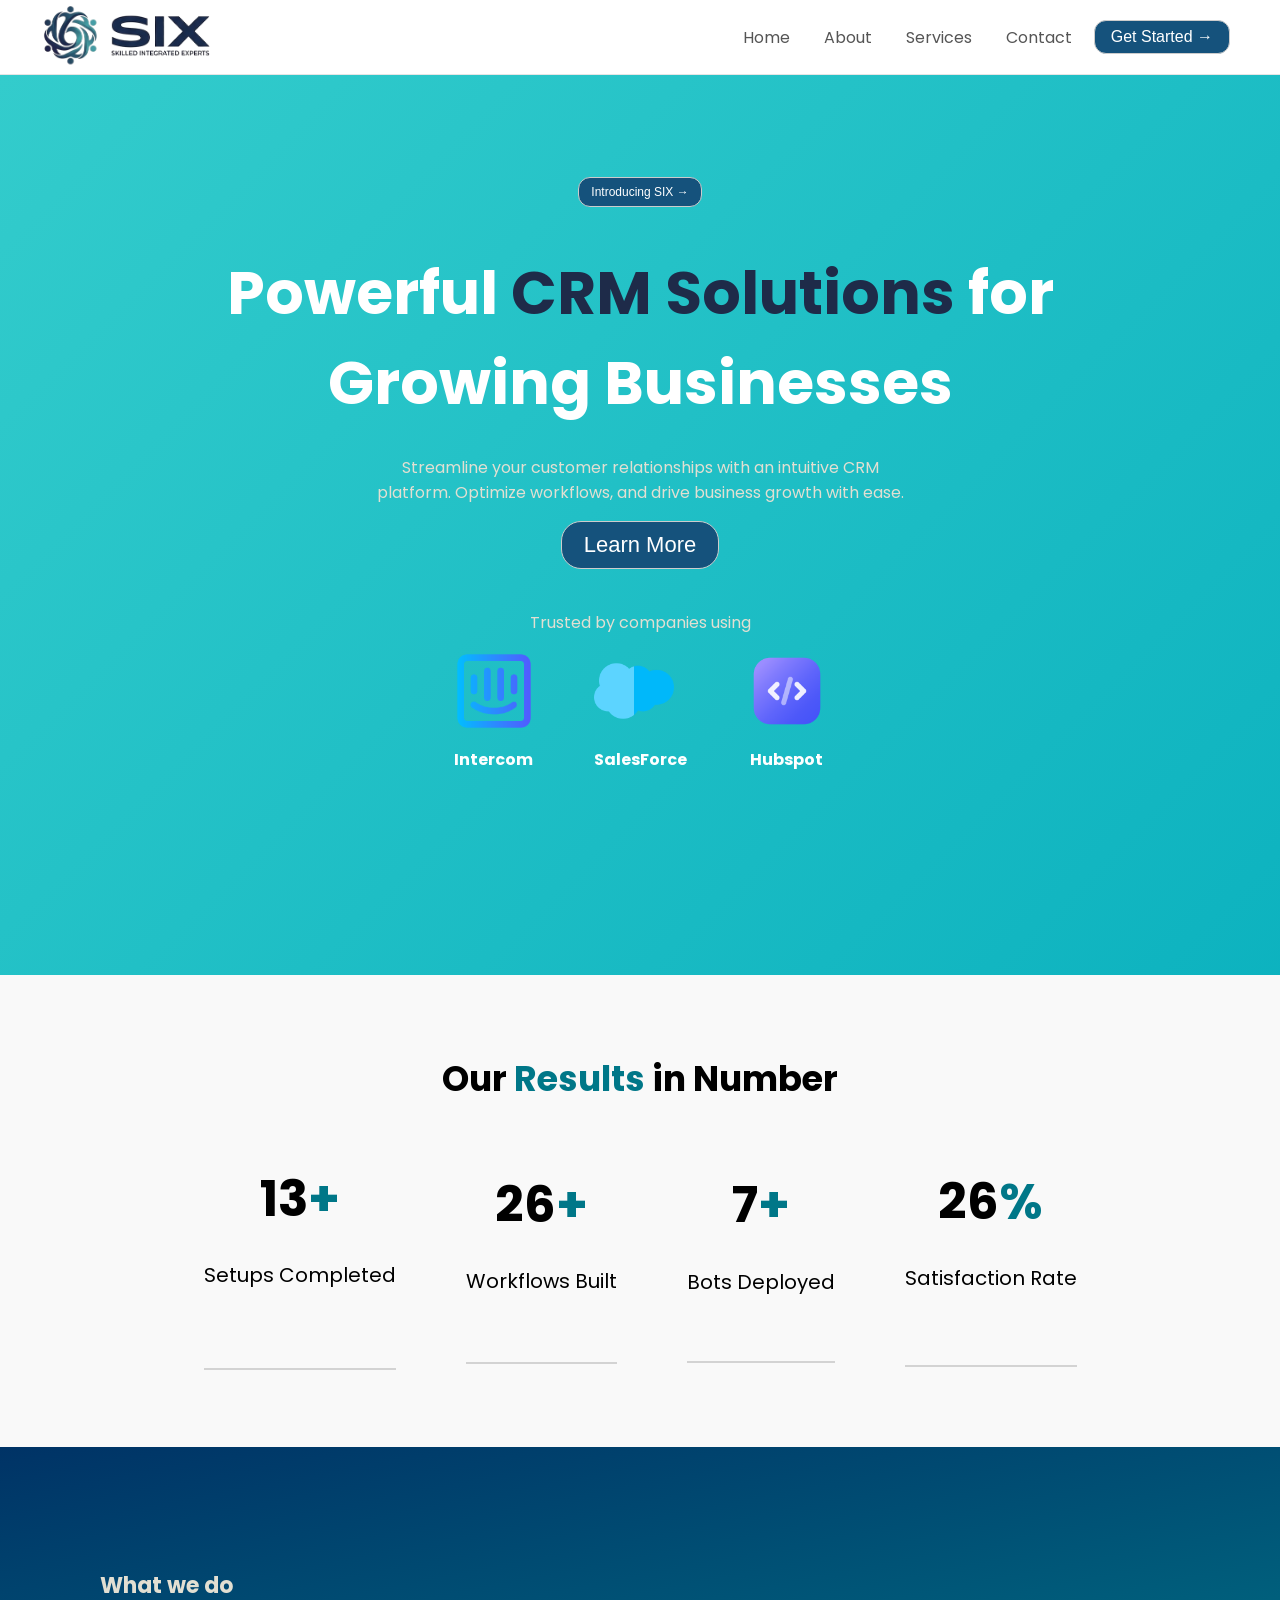
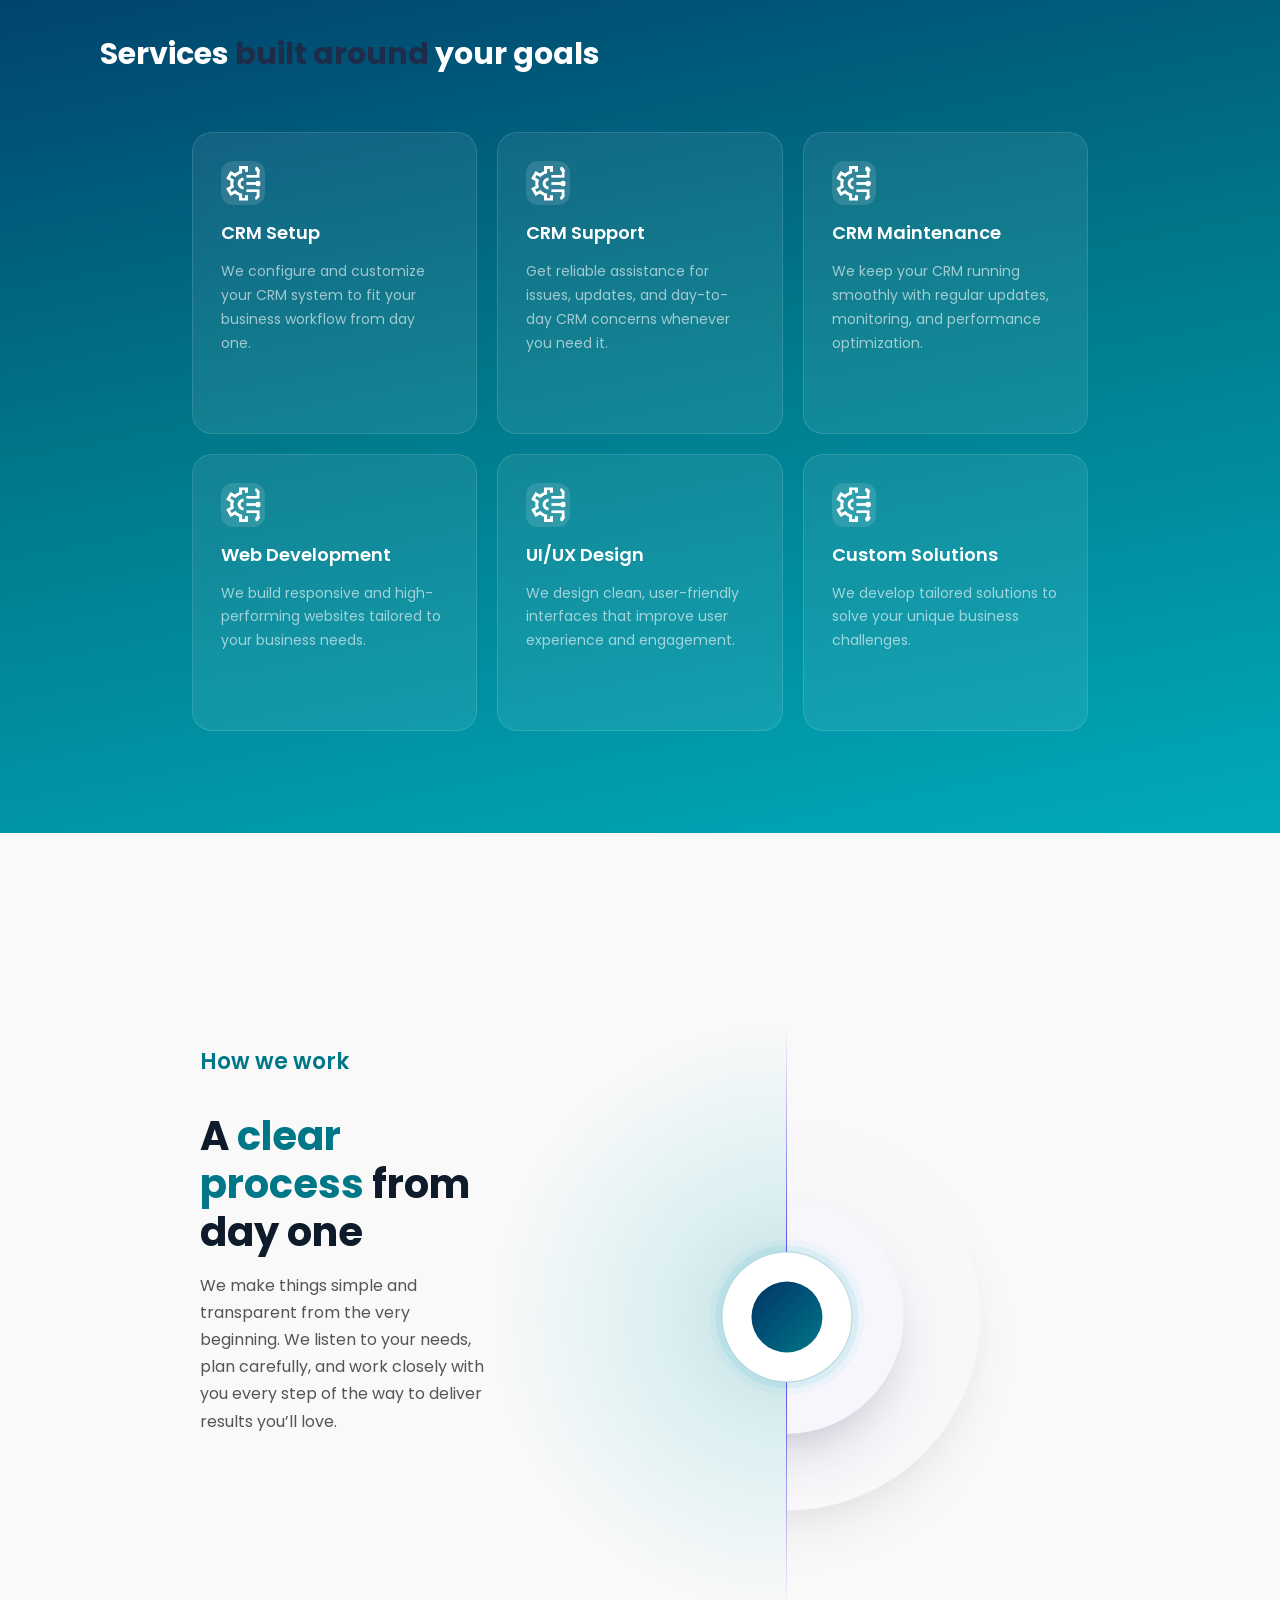
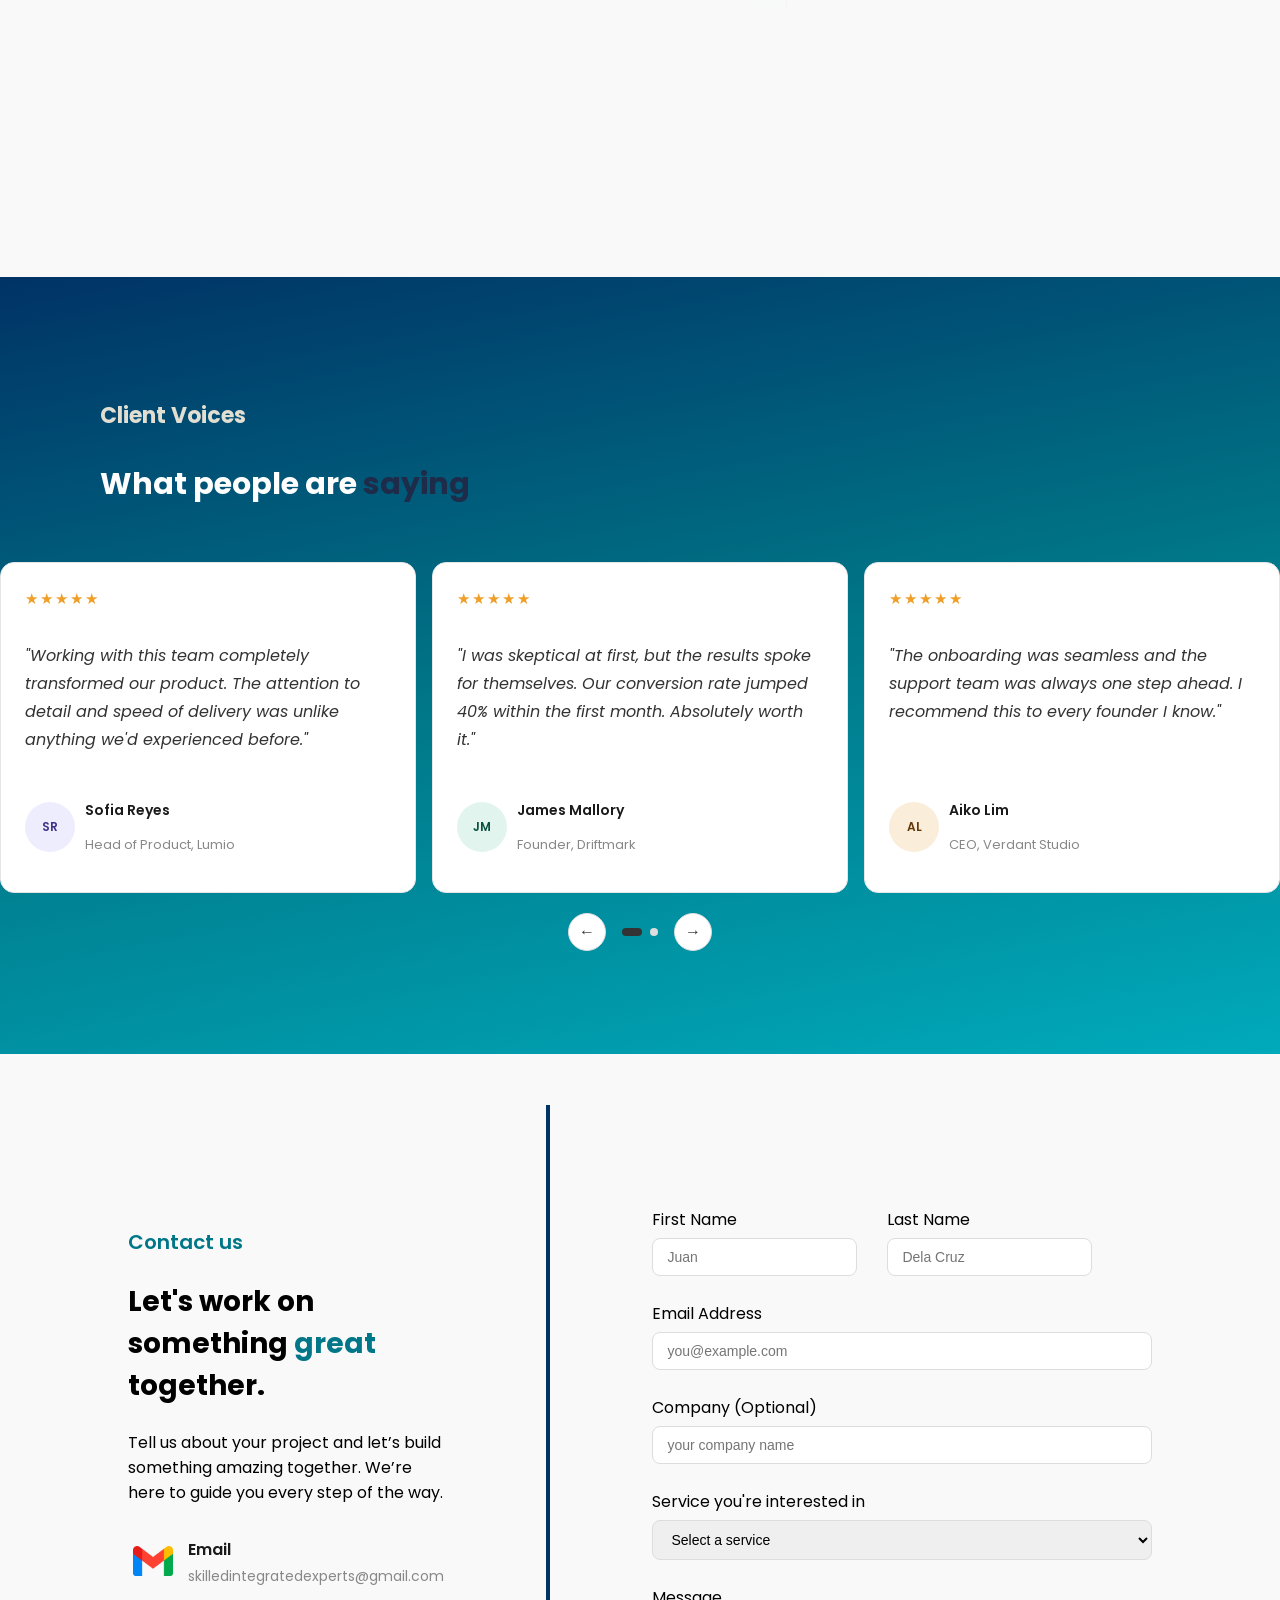
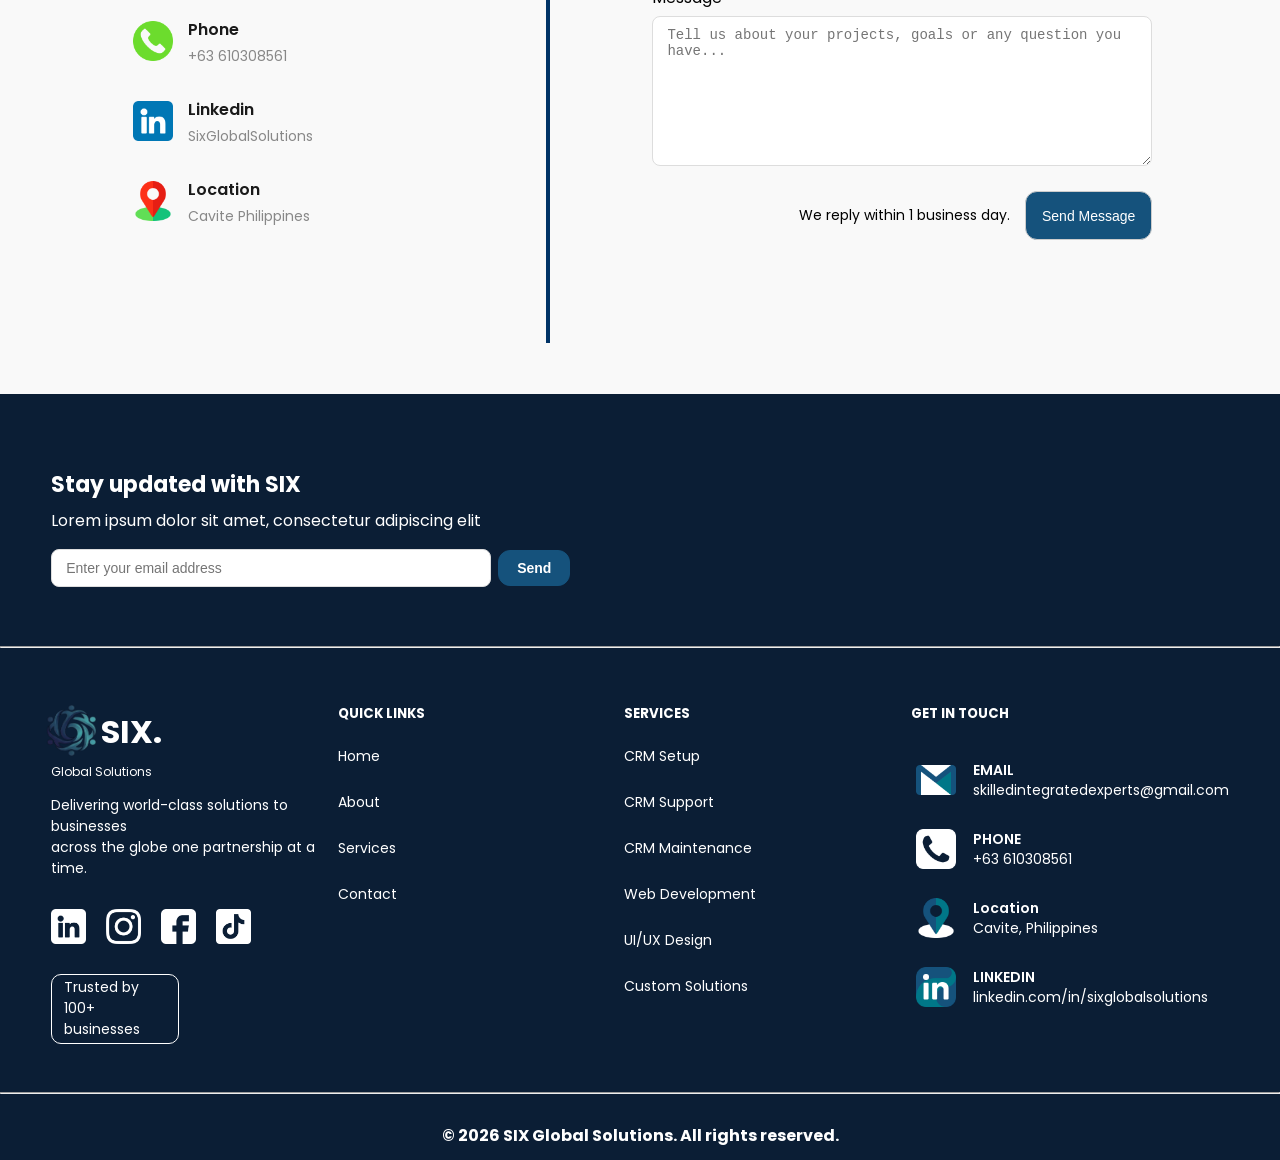
==== commit 37be4ee9: "Update index.html" ====
--- a/index.html
+++ b/index.html
@@ -2,7 +2,7 @@
 <head>
     <meta charset="UTF-8">
     <meta name="viewport" content="width=device-width, initial-scale=1.0">
-      <link rel="stylesheet" href="Index.css">
+      <link rel="stylesheet" href="index.css">
       <link href='https://fonts.googleapis.com/css?family=Poppins' rel='stylesheet'>
        <link href="https://unpkg.com/aos@2.3.1/dist/aos.css" rel="stylesheet">
     <title>Six Global Solutions</title>
--- a/index.css
+++ b/index.css
@@ -0,0 +1,814 @@
+body {
+    font-family: "Poppins", sans-serif;
+    margin: 0;
+    padding: 0;
+    background: #f9f9f9;
+}
+
+.animate-on-scroll {
+    visibility: hidden;
+}
+
+.animate-on-scroll.is-visible {
+    visibility: visible;
+}
+
+.navbar {
+    position: sticky;
+    top: 0;
+    z-index: 100;
+    background: #ffffff;
+    border-bottom: 1px solid #e5e5e5;
+    padding: 5px 50px;
+    height: 64px;
+    display: flex;
+    align-items: center;
+    justify-content: space-between;
+
+}
+
+.nav-left {
+    display: flex;
+    align-items: center;
+    gap: 50px;
+}
+
+.img-placeholder {
+    width: 40px;
+    height: 40px;
+    border-radius: 8px;
+    display: flex;
+    align-items: center;
+    justify-content: center;
+}
+
+.nav-right {
+    display: flex;
+    align-items: center;
+    gap: 10px;
+}
+
+.nav-link {
+    font-size: 16px;
+    color: #555;
+    padding: 6px 12px;
+    border-radius: 8px;
+    cursor: pointer;
+    border: none;
+    background: none;
+    text-decoration: none;
+    transition: background 0.15s, color 0.15s;
+}
+
+.nav-link:hover {
+    background: #f1f1f1;
+    color: #111;
+}
+
+.nav-btn {
+    font-size: 16px;
+    font-weight: bolder;
+    color: white;
+    padding: 7px 16px;
+    border-radius: 12px;
+    cursor: pointer;
+    border: 1px solid #ccc;
+    background: #15527c;    
+    font-weight: 500;
+    transition: background 0.15s;
+}
+
+.nav-btn:hover {
+    background: #0b1e35;
+}
+
+.landing-page{
+    background: linear-gradient(-45deg, #003366, #007788, #00aabb, #33cccc);
+    background-size: 400% 400%;
+    height: 100%;
+    animation: gradientShift 8s ease infinite;
+}
+
+@keyframes gradientShift {
+  0%   { background-position: 0% 50%; }
+  50%  { background-position: 100% 50%; }
+  100% { background-position: 0% 50%; }
+}
+
+.landing-btn{
+    margin-top: 8%;
+    font-size: 12px;
+    font-weight: bolder;
+    color: white;
+    padding: 7px 12px;
+    border-radius: 12px;
+    cursor: pointer;
+    border: 1px solid #ccc;
+    background: #15527c;    
+    font-weight: 500;
+    transition: background 0.15s;
+}
+
+.landing-btn:hover{
+    background: #0b1e35;
+}
+
+.landing-context h1{
+    font-size: 60px;
+}
+
+.context-phrase{
+    margin-top: -1%;
+}
+
+.context-btn{
+    font-size: 22px;
+    font-weight: bolder;
+    color: white;
+    padding: 10px 22px;
+    border-radius: 20px;
+    cursor: pointer;
+    border: 1px solid #ccc;
+    background: #15527c;    
+    font-weight: 500;
+    transition: background 0.15s;
+}
+
+.context-btn:hover{
+    background: #0b1e35;
+}
+
+.lower-imgs{
+    display: flex;
+    align-items: center;
+    justify-content: center;
+    gap: 60px;
+}
+
+.results{
+    margin-top: 6%;
+}
+
+.results-title{
+    font-size: 35px;
+}
+
+.results-grid{
+    display: flex;
+    align-items: center;
+    justify-content: center;
+    gap: 70px;
+}
+
+.grid-content{
+    display: inline;
+    justify-content: center;
+    align-items: center;
+    border-bottom: 2px solid lightgray;
+}
+
+.grid-content h1{
+    font-size: 50px;
+}
+
+.grid-content p{
+    margin-top: -10px;
+    font-size: 20px;
+    padding-bottom: 30%;
+}
+
+.what-we-do{
+    margin-top: 6%;
+    background: linear-gradient(169deg, #003366 0%, #007788 50%, #00aabb 100%);
+    height: auto;
+    width: 100%;
+    padding-bottom: 8%;
+}
+
+.what-we-do-title{
+    padding-top: 100px;
+    padding-left: 100px;
+}
+
+.cards-grid {
+    display: grid;
+    grid-template-columns: repeat(3, 1fr);
+    gap: 20px;
+    padding: 2% 15% 0;
+}
+
+.card {
+    background: rgba(255,255,255,0.07);
+    border: 1px solid rgba(255,255,255,0.12);
+    border-radius: 20px;
+    padding: 28px;
+    display: flex;
+    flex-direction: column;
+    gap: 14px;
+    transition: background 0.2s ease, transform 0.2s ease;
+    cursor: pointer;
+    position: relative;
+    overflow: hidden;
+}
+
+.card:hover{
+    background: rgba(255,255,255,0.13);
+    transform: translateY(-4px);
+}
+
+.card-btn {
+    margin-top: auto;
+    padding: 10px 14px;
+    border: none;
+    border-radius: 10px;
+    background: #ffffff;
+    color: #003366;
+    font-size: 13px;
+    font-weight: 600;
+    cursor: pointer;
+    opacity: 0;
+    transform: translateY(10px);
+    transition: all 0.25s ease;
+}
+
+.card:hover .card-btn {
+    opacity: 1;
+    transform: translateY(0);
+}
+
+.card img{
+    width: 35px;
+    height: 35px;
+    border-radius: 12px;
+    padding: 2%;
+    background: rgba(255,255,255,0.12);
+    display: flex;
+    align-items: center;
+    justify-content: center;
+}
+
+.card-title {
+    font-size: 18px;
+    font-weight: 600;
+    color: #ffffff;
+    margin: 0;
+}
+
+.card-text {
+    font-size: 14px;
+    color: rgba(255,255,255,0.6);
+    line-height: 1.7;
+    margin: 0;
+}
+
+:root {
+	--rotate-speed: 40;
+	--count: 8; 
+	--easeInOutSine: cubic-bezier(0.37, 0, 0.63, 1);
+	--easing: cubic-bezier(0.000, 0.37, 1.000, 0.63);
+}
+
+.how-we-work {
+    display: flex;
+    padding: 190px 200px;
+}
+
+.how-we-work-text {
+    flex: 1;
+    width: 20%;
+}
+
+.void {
+    flex: 2;
+    width: 100%;
+    position: relative;
+    aspect-ratio: 1 / 1;
+    margin: 0;  
+}
+
+.section-label {
+    font-size: 22px;
+    font-weight: 600;
+    color: #007788;
+    margin-bottom: 12px;
+}
+
+.how-we-work-text h2 {
+    font-size: 40px;
+    font-weight: 700;
+    color: #0d1b2a;
+    line-height: 1.2;
+    margin-bottom: 16px;
+}
+
+.highlight {
+    color: #007788;
+}
+
+.section-desc {
+  font-size: 16px;
+  color: #555;
+  line-height: 1.7;
+  max-width: 400px;
+}
+
+ul:hover * {
+	animation-play-state: paused;
+}
+ul {
+	list-style-type: none;
+	margin: 0;
+	padding: 0;
+	position: absolute;
+	width: 100%;
+	aspect-ratio: 1 / 1;
+	outline: 2px dotted 003366;
+	z-index: 1;
+}
+.card-link {
+	position: absolute;
+	top: 50%;
+	transform: translateY(-50%);
+	width: 100%;
+	animation: rotateCW calc(var(--rotate-speed) * 1s) var(--easing) infinite;
+}
+.cards {
+	width: 27%;
+	display: flex;
+	flex-direction: column;
+	align-items: flex-start;
+	padding: 16px 24px;
+	gap: 8px;
+	background: #FFFFFF;
+	box-shadow: 0px 4px 12px rgba(0, 0, 0, 0.1), 0px 16px 32px rgba(0, 0, 0, 0.1);
+	border-radius: 12px;
+	font-style: normal;
+	font-weight: 400;
+	font-size: 14px;
+	line-height: 20px;
+	color: #007788;
+	animation: rotateCCW calc(var(--rotate-speed) * 1s) var(--easing) infinite;
+}
+a {
+	text-decoration: none;
+	color: unset;
+}
+.model-name {
+	font-weight: 500;
+	font-size: 18px;
+	line-height: 150%;
+	color: #003366;
+	display: block;
+}
+svg {
+	position: absolute;
+	top: 0;
+	left: 0;
+	z-index: 0;
+}
+
+li:nth-child(2), li:nth-child(2) .cards {
+	animation-delay: calc((var(--rotate-speed)/var(--count)) * -1s);
+}
+li:nth-child(3), li:nth-child(3) .cards {
+	animation-delay: calc((var(--rotate-speed)/var(--count)) * -2s);
+}
+li:nth-child(4), li:nth-child(4) .cards {
+	animation-delay: calc((var(--rotate-speed)/var(--count)) * -3s);
+}
+li:nth-child(5), li:nth-child(5) .cards {
+	animation-delay: calc((var(--rotate-speed)/var(--count)) * -4s);
+}
+li:nth-child(6), li:nth-child(6) .cards {
+	animation-delay: calc((var(--rotate-speed)/var(--count)) * -5s);
+}
+li:nth-child(7), li:nth-child(7) .cards {
+	animation-delay: calc((var(--rotate-speed)/var(--count)) * -6s);
+}
+li:nth-child(8), li:nth-child(8) .cards {
+	animation-delay: calc((var(--rotate-speed)/var(--count)) * -7s);
+}
+
+@keyframes rotateCW {
+	from {
+		transform: translate3d(0px, -50%, -1px) rotate(-45deg);
+	}
+	to {
+		transform: translate3d(0px, -50%, 0px) rotate(-315deg);
+	}
+}
+@keyframes rotateCCW {
+	from {
+		transform: rotate(45deg);
+	}
+	to {
+		transform: rotate(315deg);
+	}
+}
+@keyframes pulseGlow {
+	from {
+		background-size: 60%;
+	}
+	to {
+		background-size: 100%;
+	}
+}
+
+.center-circle {
+	position: absolute;
+      width: 22%;
+      aspect-ratio: 1 / 1;
+      left: 50%;
+      top: 50%;
+      transform: translate(-50%, -50%);
+      border-radius: 50%;
+      background: #ffffff;
+      border: 1.5px solid rgba(0, 119, 136, 0.3);
+      display: flex;
+      align-items: center;
+      justify-content: center;
+      box-shadow:
+        0 0 0 6px rgba(0, 170, 187, 0.08),
+        0 0 0 12px rgba(0, 170, 187, 0.04);
+      z-index: 10;
+}
+
+.center-logo {
+      width: 55%;
+      height: 55%;
+      border-radius: 50%;
+      background: linear-gradient(135deg, #003366, #007788);
+    }
+
+.second-circle {
+	position: absolute;
+	width: 40%;
+	aspect-ratio: 1 / 1;
+	left: 50%;
+	top: 50%;
+	transform: translate(-50%, -50%);
+	background: #F5F4FE;
+	opacity: 0.5;
+	box-shadow: 0px 18px 36px -18px rgba(12, 5, 46, 0.3), 0px 30px 60px -12px rgba(12, 5, 46, 0.25);
+	border-radius: 50%;
+}
+.last-circle {
+	position: absolute;
+	width: 66%;
+	aspect-ratio: 1 / 1;
+	left: 50%;
+	top: 50%;
+	transform: translate(-50%, -50%);
+	background: #F5F4FE;
+	opacity: 0.25;
+	box-shadow: 0px 18px 36px -18px rgba(12, 5, 46, 0.3), 0px 30px 60px -12px rgba(12, 5, 46, 0.25);
+	border-radius: 50%;
+}
+.crop {
+	-webkit-mask-image: linear-gradient(90deg, rgba(0, 0, 0, 0), rgba(0, 0, 0, 0) 50%, rgba(0, 0, 0, 1) 50%, rgba(0, 0, 0, 1));
+    position: absolute;  
+    inset: 0;  
+}
+.mask {
+	position: absolute;
+	top: 0;
+	left: 0;
+	bottom: 0;
+	width: 50%;
+	animation: pulseGlow 5s linear infinite alternate;
+	background-position: 100% 50%;
+	background-repeat: no-repeat;
+    background-image: radial-gradient(
+        100% 50% at 100% 50%,
+        rgba(0, 119, 136, 0.22) 0%,
+        rgba(0, 170, 187, 0.12) 40%,
+        rgba(0, 170, 187, 0) 100%
+      );
+}
+.mask:after {
+	content: "";
+	position: absolute;
+	width: 1px;
+	height: 100%;
+	right: 0;
+	display: block;
+	background-image: linear-gradient(180deg, rgba(60, 26, 229, 0) 0%, #3C1AE5 50%, rgba(60, 26, 229, 0) 100%);
+}
+
+.testimonials{
+    margin-top: 6%;
+    background: linear-gradient(169deg, #003366 0%, #007788 50%, #00aabb 100%);
+    height: auto;
+    width: 100%;
+    padding-bottom: 8%;
+}
+
+.testimonials-title{
+    padding-top: 100px;
+    padding-left: 100px;
+}
+
+.carousel-wrapper{ 
+    max-width: 1600px; 
+    width: 100%;  
+    margin: 0 auto;
+    padding-top: 2%;
+}
+ 
+.carousel-track-container{ 
+overflow: hidden; 
+}
+
+.carousel-track {
+display: flex;
+transition: transform 0.4s cubic-bezier(.4, 0, .2, 1);
+}
+
+.slide {
+min-width: 100%;
+display: grid;
+grid-template-columns: repeat(3, 1fr);
+gap: 16px;
+}
+
+.slide-card {
+background: #fff;
+border: 1px solid #e5e5e5;
+border-radius: 14px;
+padding: 1.5rem;
+display: flex;
+flex-direction: column;
+gap: 1rem;
+}
+
+.stars { color: #EF9F27; font-size: 15px; letter-spacing: 2px; }
+
+.quote {
+font-size: 16px;
+line-height: 1.75;
+color: #333;
+font-style: italic;
+flex: 1;
+}
+
+.author, .main-details { display: flex; align-items: center; gap: 10px; }
+
+.avatar, .details-img {
+width: 50px;
+height: 50px;
+border-radius: 50%;
+display: flex;
+align-items: center;
+justify-content: center;
+font-size: 12px;
+font-weight: 600;
+flex-shrink: 0;
+}
+
+.author-name { font-weight: 600; font-size: 14px; color: #1a1a1a; }
+.author-role { font-size: 13px; color: #888; margin-top: 2px; }
+
+.controls {
+display: flex;
+align-items: center;
+justify-content: center;
+gap: 16px;
+margin-top: 1.25rem;
+}
+
+.arrow-btn {
+width: 38px; height: 38px;
+border-radius: 50%;
+border: 1px solid #ddd;
+background: #fff;
+cursor: pointer;
+font-size: 16px;
+display: flex;
+align-items: center;
+justify-content: center;
+transition: background 0.15s, border-color 0.15s;
+color: #333;
+}
+.arrow-btn:hover { background: #f0f0f0; border-color: #bbb; }
+
+.dots { display: flex; align-items: center; gap: 8px; }
+
+.dot {
+height: 8px;
+border-radius: 4px;
+border: none;
+background: #ddd;
+cursor: pointer;
+padding: 0;
+transition: width 0.2s, background 0.2s;
+}
+.dot.active { background: #333; width: 20px; }
+.dot:not(.active) { width: 8px; border-radius: 50%; }
+
+@media (max-width: 700px) {
+.slide { grid-template-columns: 1fr; }
+}
+
+
+.contact-wrapper{
+    padding: 4% 10%;
+    display: flex;
+    justify-content: center;
+}
+
+.details{
+    padding: 10%;
+    border-right: 2px solid #003366;
+    width: 50%;
+}
+
+.detials-value{
+    font-size: 14px; 
+    color: #888; 
+}
+
+.details-title{
+    font-weight: 600; 
+    font-size: 16px; 
+    color: #1a1a1a;
+    margin-bottom: -10px;
+}
+
+.details-label{
+    font-size: 20px;
+    font-weight: 600;
+    color: #007788;
+    margin-bottom: 12px;
+}
+
+.details h2{
+    font-size: 28px;
+}
+
+.input{
+    padding: 10%;
+    border-left: 2px solid #003366;
+    width: 50%;
+}
+
+.name{
+    display: flex;
+    gap: 30px;
+}
+
+#first, #last{
+    width: 100%;
+}
+
+.field{
+    display: flex;
+    flex-direction: column;
+    gap: 6px;
+}
+
+.field input, .field select, .field textarea {
+  padding: 10px 14px;
+  font-size: 14px;
+  border: 1px solid #ddd;
+  border-radius: 8px;
+  outline: none;
+  transition: border-color 0.15s;
+}
+
+.field input:focus {
+  border-color: #888;
+
+}
+
+.field textarea{
+    width: 500px;
+    height: 150px;
+}
+
+.field label{
+    font-size: 16px;
+}
+
+.field-last{
+    display: flex;
+    gap: 15px;
+    float: right;
+}
+
+.input button{
+    font-size: 14px;
+    font-weight: bolder;
+    color: white;
+    padding: 7px 16px;
+    border-radius: 12px;
+    cursor: pointer;
+    border: 1px solid #ccc;
+    background: #15527c;    
+    font-weight: 500;
+    transition: background 0.15s;
+}
+
+.input button:hover{
+    background: #0b1e35;
+}
+
+footer{
+    background-color: #0b1e35;
+    margin-bottom: -18px;
+}
+
+.footer-upper{
+    padding: 4%;
+}
+
+.footer-upper input{
+    padding: 10px 14px;
+    font-size: 14px;
+    border: 1px solid #ddd;
+    border-radius: 8px;
+    outline: none;
+    width: 440px;
+    transition: border-color 0.15s;
+}
+
+.footer-upper input:focus{
+    border-color: #007788;
+}
+
+.footer-upper button{
+    font-size: 14px;
+    font-weight: bolder;
+    color: white;
+    padding: 9px 18px;
+    border-radius: 12px;
+    cursor: pointer;
+    border: 1px solid #15527c;
+    background: #15527c;    
+    font-weight: 700;
+    transition: background 0.15s;
+    margin-left: 3px;
+}
+
+.footer-upper button:hover{
+    background-color: #007788;
+}
+
+.footer-logo{
+    display: flex;
+    align-items: center;
+    margin-left: -10px;
+}
+
+.footer-middle{
+    display: flex;
+    padding: 2% 4%;
+}
+
+.middle{
+    flex: 1;
+}
+
+.middle-icon{
+    display: flex;
+    gap: 20px;
+    margin-top: 30px;
+}
+
+.middle-lower p{
+    border: 0.5px solid white;
+    padding: 1% 4%;
+    font-size: 14px;
+    width: 36%;
+    border-radius: 10px;
+}
+
+.middle li{
+    color: white;
+    list-style-type: none;
+    font-size: 14px;
+}
+
+.middle-details {
+  display: flex;
+  flex-direction: column;              
+}
+
+.detail-item {
+  display: flex;
+  flex-direction: row;    
+  align-items: center;
+  gap: 12px;
+}
+
+.middle-title{
+    font-weight: 600; 
+    font-size: 14px; 
+    color: white;
+    margin-bottom: -15px;
+}
+
+.middle-value{
+    font-size: 14px;
+    color: white;
+}
+
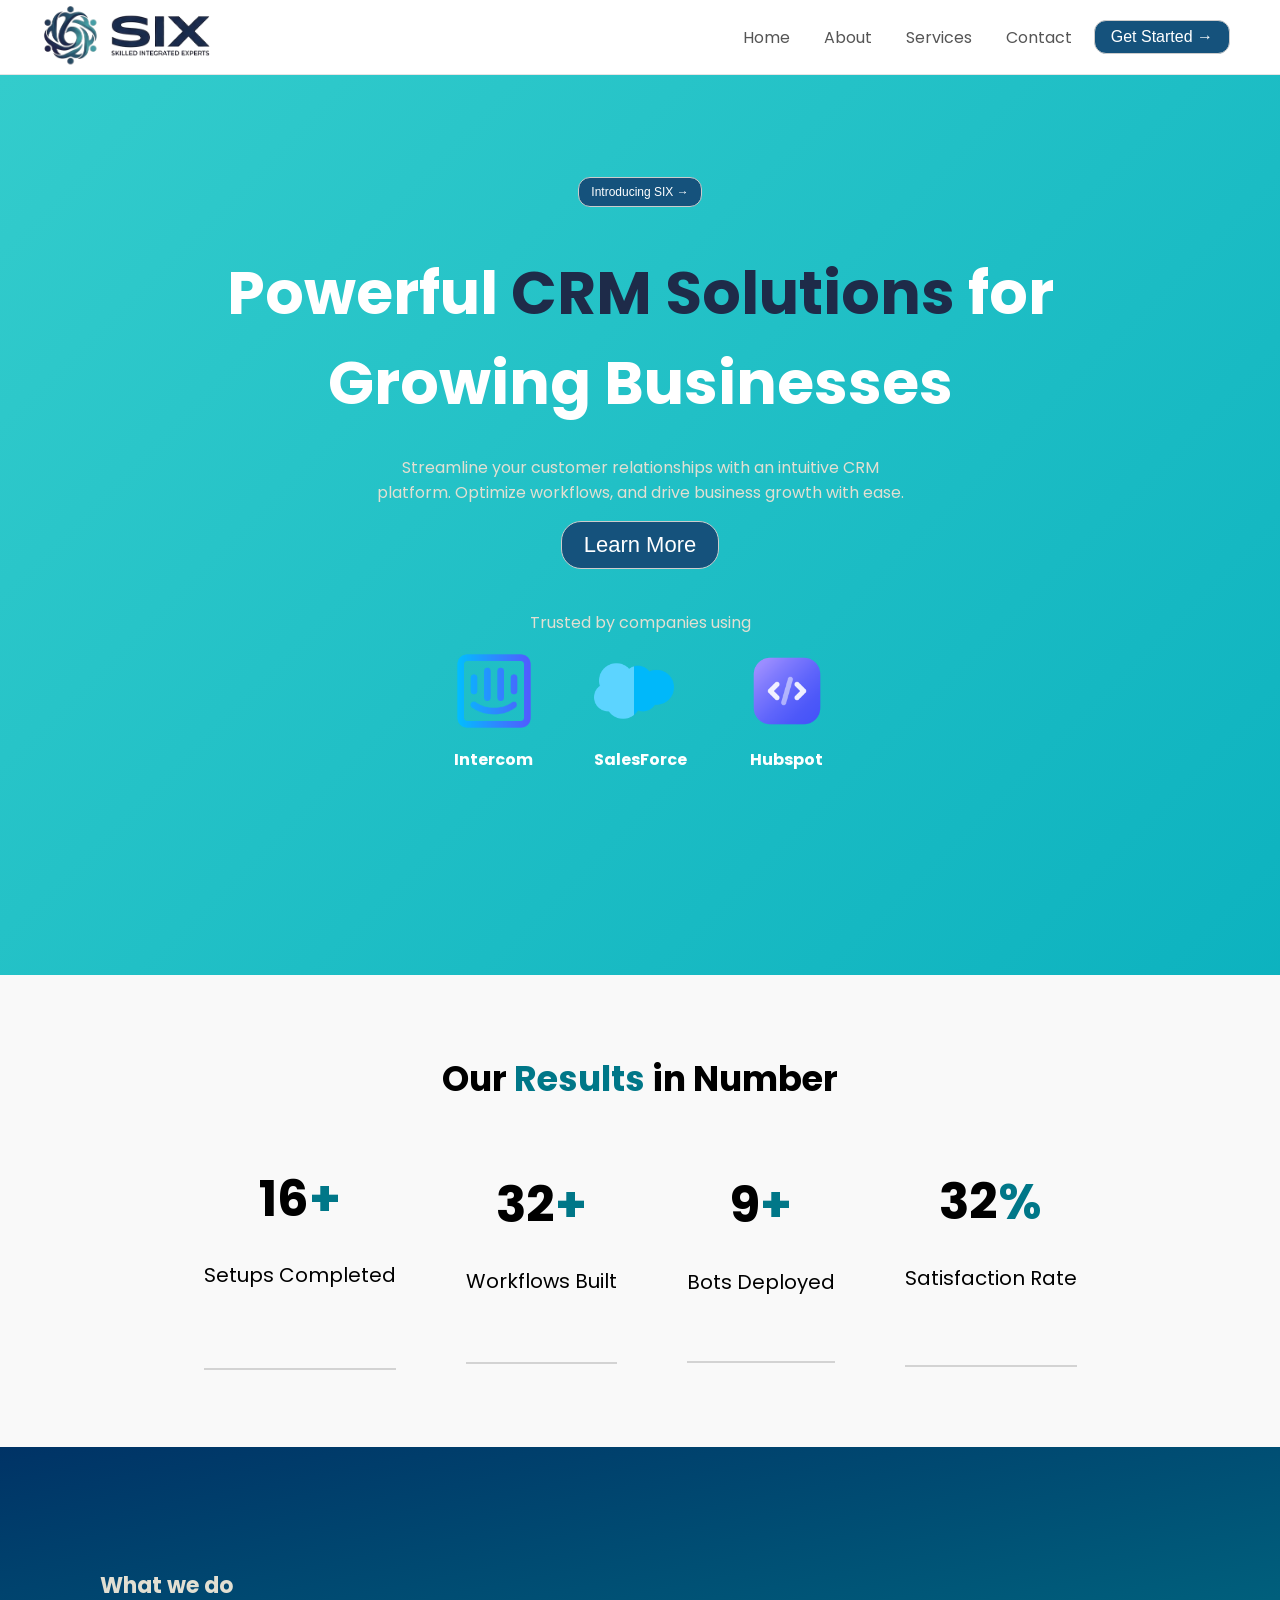
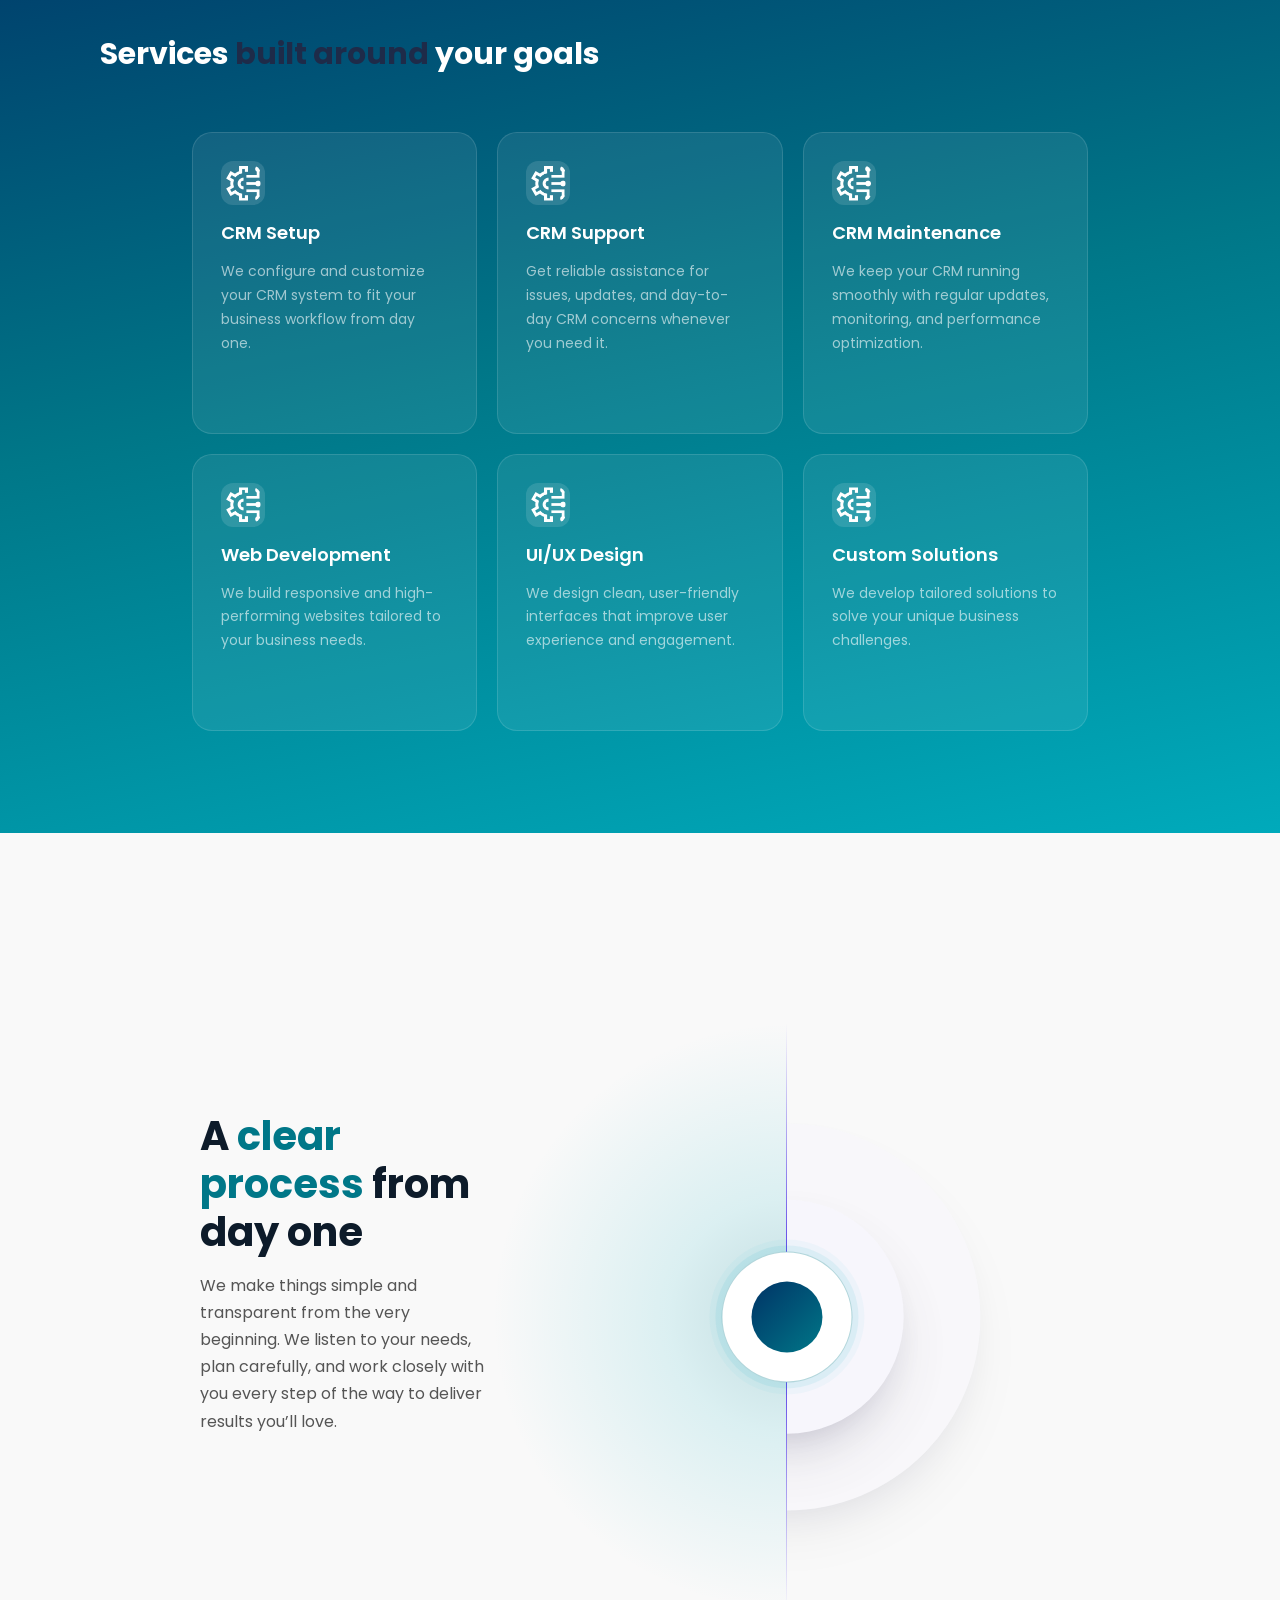
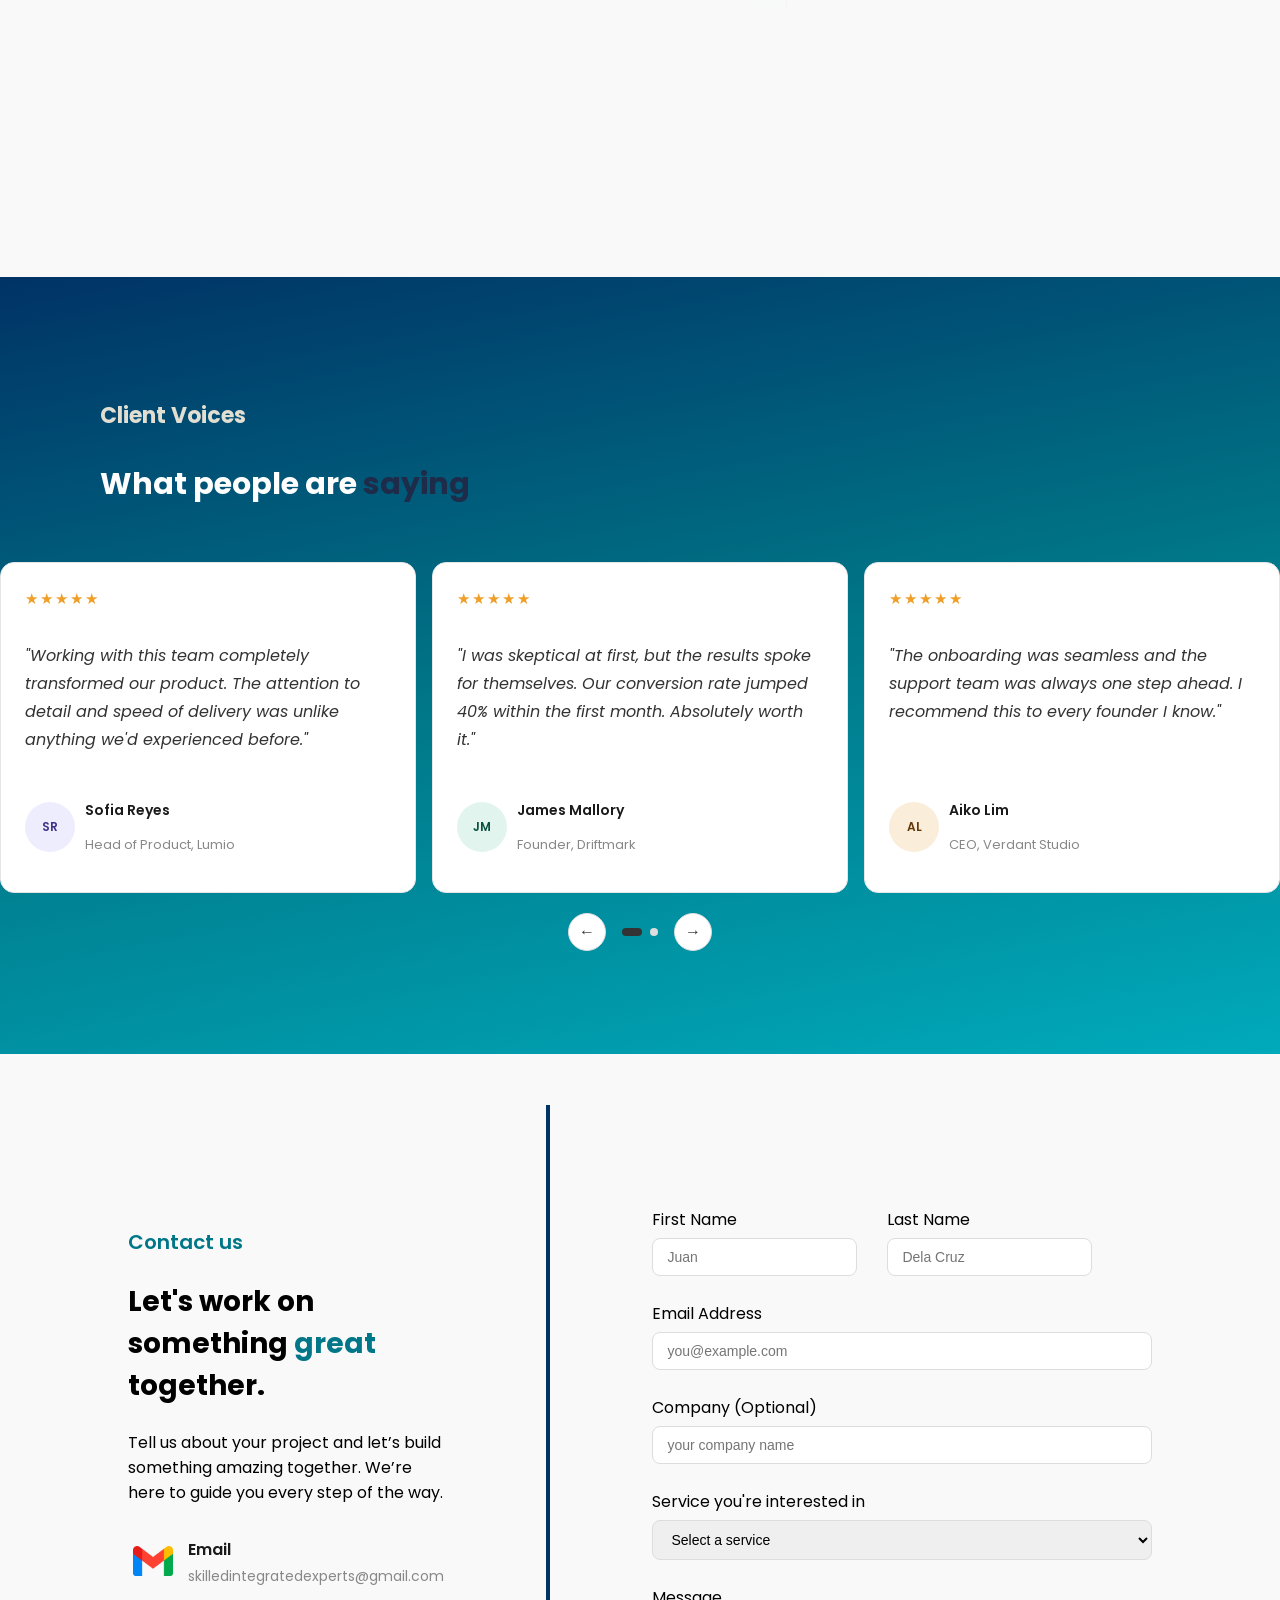
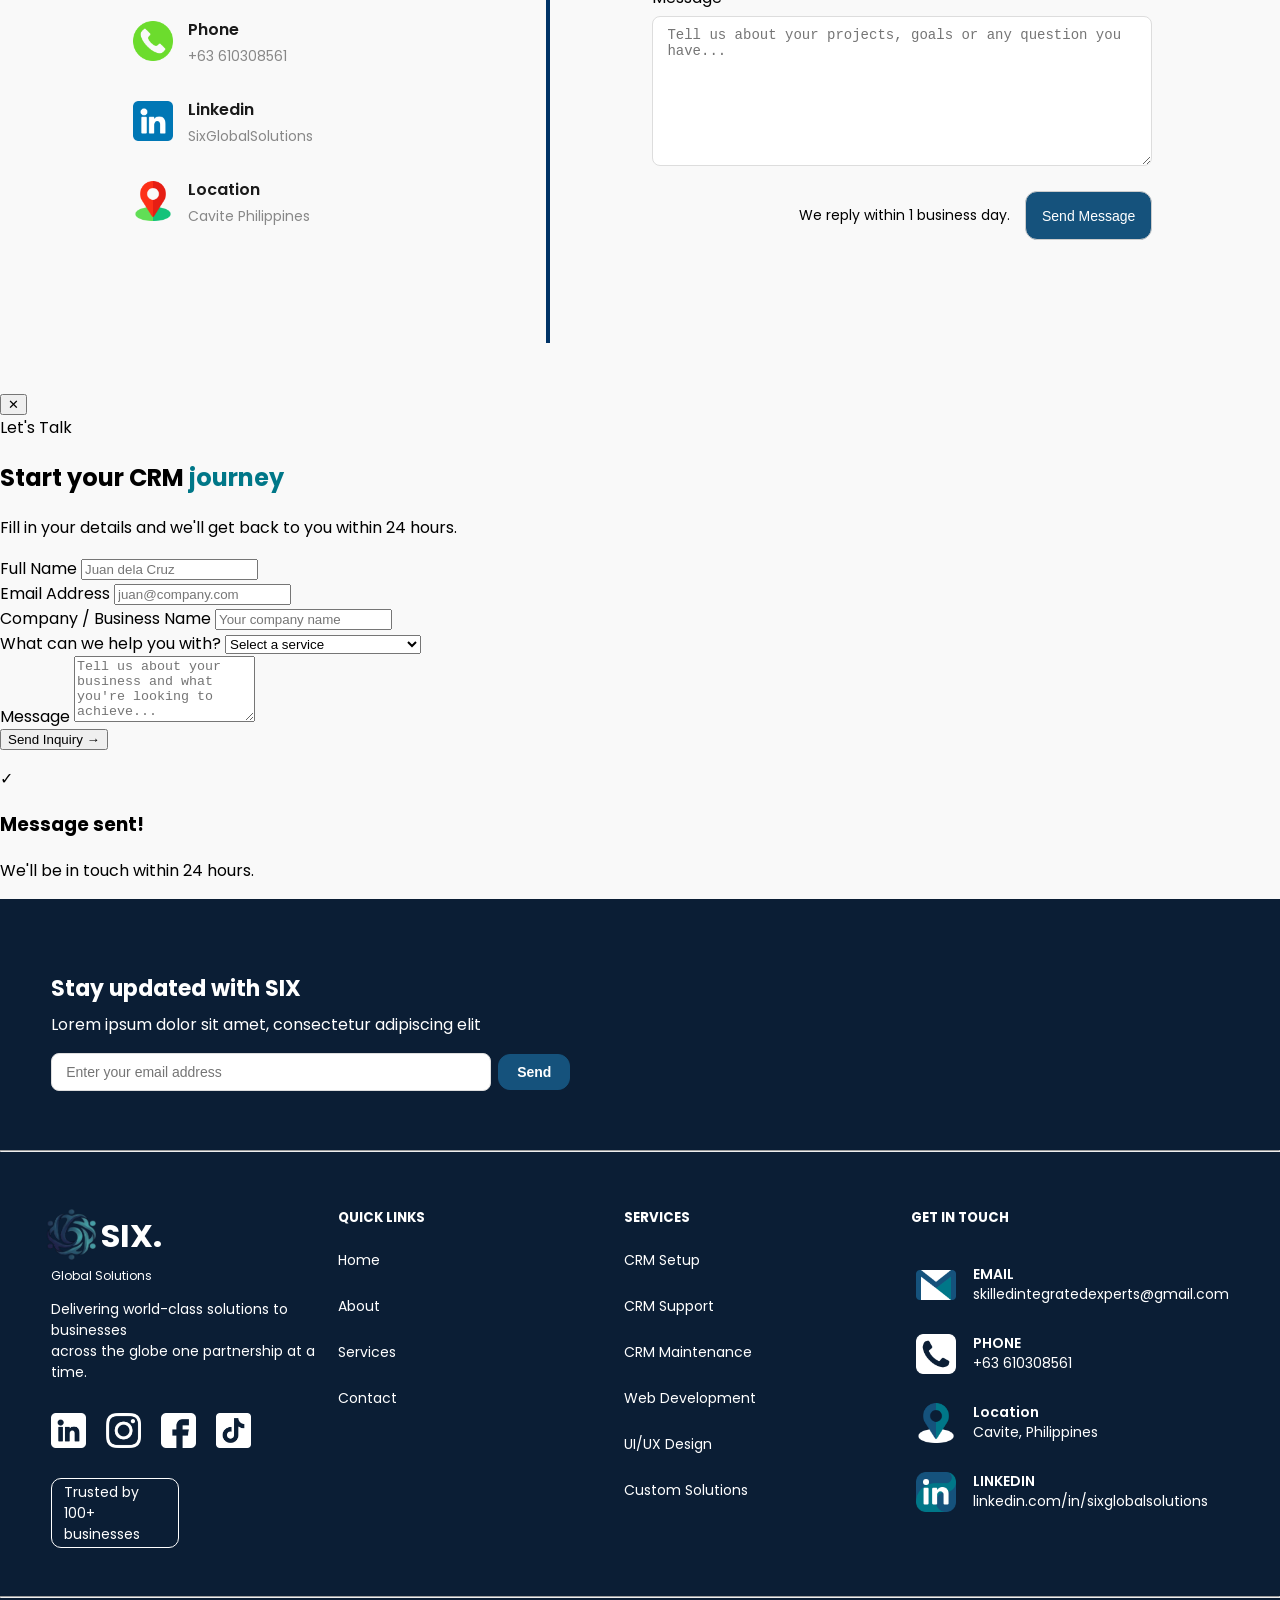
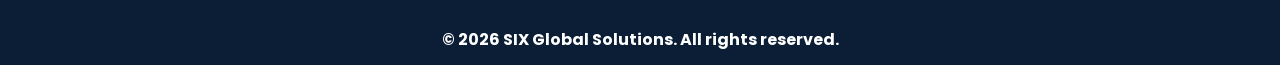
==== commit a0aec408: "Update index.html" ====
--- a/index.html
+++ b/index.html
@@ -2,7 +2,7 @@
 <head>
     <meta charset="UTF-8">
     <meta name="viewport" content="width=device-width, initial-scale=1.0">
-      <link rel="stylesheet" href="index.css">
+      <link rel="stylesheet" href="Index.css">
       <link href='https://fonts.googleapis.com/css?family=Poppins' rel='stylesheet'>
        <link href="https://unpkg.com/aos@2.3.1/dist/aos.css" rel="stylesheet">
     <title>Six Global Solutions</title>
@@ -21,23 +21,23 @@
     </div>
  
     <div class="nav-right">
-      <a href="#" class="nav-link">Home</a>
-      <a href="#" class="nav-link">About</a>
+      <a href="Index.html" class="nav-link">Home</a>
+      <a href="about.html" class="nav-link">About</a>
       <a href="#" class="nav-link">Services</a>
       <a href="#" class="nav-link">Contact</a>
-      <button class="nav-btn">Get Started →</button>
+      <button class="nav-btn" onclick="openGetStarted()">Get Started →</button>
     </div>
 
   </nav>
 
   <div class="landing-page">
 
-    <center><button class="landing-btn" data-aos="fade-down">Introducing SIX →</button></center>
+    <center><a href="about.html" style="text-decoration: none;"><button class="landing-btn" data-aos="fade-down">Introducing SIX →</button></a></center>
 
     <div class="landing-context">
       <center><h1 style="color: white; font-weight: bolder;" data-aos="fade-up" data-aos-delay="200">Powerful <span style="color: #1e2b49;">CRM Solutions</span> for <br> Growing Businesses</h1></center>
       <center><p class="context-phrase" style="color: #E2DFD2;" data-aos="fade-up" data-aos-delay="400">Streamline your customer relationships with an intuitive CRM <br> platform. Optimize workflows, and drive business growth with ease.</p></center>
-      <center><button class="context-btn" data-aos="zoom-in" data-aos-delay="600">Learn More</button></center>    
+      <center><a href="#what-we-do-title" style="text-decoration: none;"><button class="context-btn" data-aos="zoom-in" data-aos-delay="600">Learn More</button></a></center>    
     </div>
     
     <br>
@@ -58,7 +58,7 @@
           
           <div>
             <img src="Assets/software.png" width="80" height="80" data-aos="fade-left" data-aos-delay="1100">
-            <center><p style="color: white; font-weight: bolder;" data-aos="fade-left" data-aos-delay="11 00">Hubspot</p></center>
+            <center><p style="color: white; font-weight: bolder;" data-aos="fade-left" data-aos-delay="1100">Hubspot</p></center>
           </div>
           
         </div>
@@ -97,7 +97,7 @@
 
   <div class="what-we-do">
 
-    <div class="what-we-do-title">
+    <div class="what-we-do-title" id="what-we-do-title">
     <p data-aos="fade-right" style="font-size: 22px; font-weight: bold; color: #E2DFD2;">What we do</p>
     <p data-aos="fade-right" data-aos-delay="200" style="font-size: 30px; font-weight: bold; color: white;">Services <span style="color: #1e2b49;">built around</span> your goals</p>
     </div>
@@ -382,6 +382,63 @@
 
 </div>
 
+<!-- GET STARTED MODAL -->
+<div class="modal-overlay" id="getStartedModal" onclick="closeModal(event)">
+  <div class="modal-box">
+    <button class="modal-close" onclick="closeGetStarted()">✕</button>
+
+    <div class="modal-header">
+      <span class="modal-eyebrow">Let's Talk</span>
+      <h2>Start your CRM <span style="color: #007788;">journey</span></h2>
+      <p>Fill in your details and we'll get back to you within 24 hours.</p>
+    </div>
+
+    <form class="modal-form" onsubmit="handleModalSubmit(event)">
+      <div class="modal-field-row">
+        <div class="modal-field">
+          <label>Full Name</label>
+          <input type="text" placeholder="Juan dela Cruz" required />
+        </div>
+        <div class="modal-field">
+          <label>Email Address</label>
+          <input type="email" placeholder="juan@company.com" required />
+        </div>
+      </div>
+
+      <div class="modal-field">
+        <label>Company / Business Name</label>
+        <input type="text" placeholder="Your company name" />
+      </div>
+
+      <div class="modal-field">
+        <label>What can we help you with?</label>
+        <select>
+          <option value="" disabled selected>Select a service</option>
+          <option>CRM Setup</option>
+          <option>CRM Support & Maintenance</option>
+          <option>Workflow Automation</option>
+          <option>Web Development</option>
+          <option>UI/UX Design</option>
+          <option>Custom Solutions</option>
+        </select>
+      </div>
+
+      <div class="modal-field">
+        <label>Message</label>
+        <textarea placeholder="Tell us about your business and what you're looking to achieve..." rows="4" required></textarea>
+      </div>
+
+      <button type="submit" class="modal-submit">Send Inquiry →</button>
+    </form>
+
+    <div class="modal-success" id="modalSuccess">
+      <div class="success-icon">✓</div>
+      <h3>Message sent!</h3>
+      <p>We'll be in touch within 24 hours.</p>
+    </div>
+  </div>
+</div>
+
 <footer>
 
   <div class="footer-upper">
@@ -563,6 +620,31 @@
   AOS.init({
     once: false  
 });
+
+function openGetStarted() {
+  document.getElementById('getStartedModal').classList.add('active');
+  document.body.style.overflow = 'hidden';
+}
+
+function closeGetStarted() {
+  document.getElementById('getStartedModal').classList.remove('active');
+  document.body.style.overflow = '';
+}
+
+function closeModal(e) {
+  if (e.target === document.getElementById('getStartedModal')) closeGetStarted();
+}
+
+function handleModalSubmit(e) {
+  e.preventDefault();
+  document.querySelector('.modal-form').classList.add('hide');
+  document.getElementById('modalSuccess').classList.add('show');
+  setTimeout(closeGetStarted, 2500);
+}
+
+document.addEventListener('keydown', function(e) {
+  if (e.key === 'Escape') closeGetStarted();
+});
 </script>
 </body>
 </html>
--- a/Index.css
+++ b/Index.css
@@ -0,0 +1,814 @@
+body {
+    font-family: "Poppins", sans-serif;
+    margin: 0;
+    padding: 0;
+    background: #f9f9f9;
+}
+
+.animate-on-scroll {
+    visibility: hidden;
+}
+
+.animate-on-scroll.is-visible {
+    visibility: visible;
+}
+
+.navbar {
+    position: sticky;
+    top: 0;
+    z-index: 100;
+    background: #ffffff;
+    border-bottom: 1px solid #e5e5e5;
+    padding: 5px 50px;
+    height: 64px;
+    display: flex;
+    align-items: center;
+    justify-content: space-between;
+
+}
+
+.nav-left {
+    display: flex;
+    align-items: center;
+    gap: 50px;
+}
+
+.img-placeholder {
+    width: 40px;
+    height: 40px;
+    border-radius: 8px;
+    display: flex;
+    align-items: center;
+    justify-content: center;
+}
+
+.nav-right {
+    display: flex;
+    align-items: center;
+    gap: 10px;
+}
+
+.nav-link {
+    font-size: 16px;
+    color: #555;
+    padding: 6px 12px;
+    border-radius: 8px;
+    cursor: pointer;
+    border: none;
+    background: none;
+    text-decoration: none;
+    transition: background 0.15s, color 0.15s;
+}
+
+.nav-link:hover {
+    background: #f1f1f1;
+    color: #111;
+}
+
+.nav-btn {
+    font-size: 16px;
+    font-weight: bolder;
+    color: white;
+    padding: 7px 16px;
+    border-radius: 12px;
+    cursor: pointer;
+    border: 1px solid #ccc;
+    background: #15527c;    
+    font-weight: 500;
+    transition: background 0.15s;
+}
+
+.nav-btn:hover {
+    background: #0b1e35;
+}
+
+.landing-page{
+    background: linear-gradient(-45deg, #003366, #007788, #00aabb, #33cccc);
+    background-size: 400% 400%;
+    height: 100%;
+    animation: gradientShift 8s ease infinite;
+}
+
+@keyframes gradientShift {
+  0%   { background-position: 0% 50%; }
+  50%  { background-position: 100% 50%; }
+  100% { background-position: 0% 50%; }
+}
+
+.landing-btn{
+    margin-top: 8%;
+    font-size: 12px;
+    font-weight: bolder;
+    color: white;
+    padding: 7px 12px;
+    border-radius: 12px;
+    cursor: pointer;
+    border: 1px solid #ccc;
+    background: #15527c;    
+    font-weight: 500;
+    transition: background 0.15s;
+}
+
+.landing-btn:hover{
+    background: #0b1e35;
+}
+
+.landing-context h1{
+    font-size: 60px;
+}
+
+.context-phrase{
+    margin-top: -1%;
+}
+
+.context-btn{
+    font-size: 22px;
+    font-weight: bolder;
+    color: white;
+    padding: 10px 22px;
+    border-radius: 20px;
+    cursor: pointer;
+    border: 1px solid #ccc;
+    background: #15527c;    
+    font-weight: 500;
+    transition: background 0.15s;
+}
+
+.context-btn:hover{
+    background: #0b1e35;
+}
+
+.lower-imgs{
+    display: flex;
+    align-items: center;
+    justify-content: center;
+    gap: 60px;
+}
+
+.results{
+    margin-top: 6%;
+}
+
+.results-title{
+    font-size: 35px;
+}
+
+.results-grid{
+    display: flex;
+    align-items: center;
+    justify-content: center;
+    gap: 70px;
+}
+
+.grid-content{
+    display: inline;
+    justify-content: center;
+    align-items: center;
+    border-bottom: 2px solid lightgray;
+}
+
+.grid-content h1{
+    font-size: 50px;
+}
+
+.grid-content p{
+    margin-top: -10px;
+    font-size: 20px;
+    padding-bottom: 30%;
+}
+
+.what-we-do{
+    margin-top: 6%;
+    background: linear-gradient(169deg, #003366 0%, #007788 50%, #00aabb 100%);
+    height: auto;
+    width: 100%;
+    padding-bottom: 8%;
+}
+
+.what-we-do-title{
+    padding-top: 100px;
+    padding-left: 100px;
+}
+
+.cards-grid {
+    display: grid;
+    grid-template-columns: repeat(3, 1fr);
+    gap: 20px;
+    padding: 2% 15% 0;
+}
+
+.card {
+    background: rgba(255,255,255,0.07);
+    border: 1px solid rgba(255,255,255,0.12);
+    border-radius: 20px;
+    padding: 28px;
+    display: flex;
+    flex-direction: column;
+    gap: 14px;
+    transition: background 0.2s ease, transform 0.2s ease;
+    cursor: pointer;
+    position: relative;
+    overflow: hidden;
+}
+
+.card:hover{
+    background: rgba(255,255,255,0.13);
+    transform: translateY(-4px);
+}
+
+.card-btn {
+    margin-top: auto;
+    padding: 10px 14px;
+    border: none;
+    border-radius: 10px;
+    background: #ffffff;
+    color: #003366;
+    font-size: 13px;
+    font-weight: 600;
+    cursor: pointer;
+    opacity: 0;
+    transform: translateY(10px);
+    transition: all 0.25s ease;
+}
+
+.card:hover .card-btn {
+    opacity: 1;
+    transform: translateY(0);
+}
+
+.card img{
+    width: 35px;
+    height: 35px;
+    border-radius: 12px;
+    padding: 2%;
+    background: rgba(255,255,255,0.12);
+    display: flex;
+    align-items: center;
+    justify-content: center;
+}
+
+.card-title {
+    font-size: 18px;
+    font-weight: 600;
+    color: #ffffff;
+    margin: 0;
+}
+
+.card-text {
+    font-size: 14px;
+    color: rgba(255,255,255,0.6);
+    line-height: 1.7;
+    margin: 0;
+}
+
+:root {
+	--rotate-speed: 40;
+	--count: 8; 
+	--easeInOutSine: cubic-bezier(0.37, 0, 0.63, 1);
+	--easing: cubic-bezier(0.000, 0.37, 1.000, 0.63);
+}
+
+.how-we-work {
+    display: flex;
+    padding: 190px 200px;
+}
+
+.how-we-work-text {
+    flex: 1;
+    width: 20%;
+}
+
+.void {
+    flex: 2;
+    width: 100%;
+    position: relative;
+    aspect-ratio: 1 / 1;
+    margin: 0;  
+}
+
+.section-label {
+    font-size: 22px;
+    font-weight: 600;
+    color: #007788;
+    margin-bottom: 12px;
+}
+
+.how-we-work-text h2 {
+    font-size: 40px;
+    font-weight: 700;
+    color: #0d1b2a;
+    line-height: 1.2;
+    margin-bottom: 16px;
+}
+
+.highlight {
+    color: #007788;
+}
+
+.section-desc {
+  font-size: 16px;
+  color: #555;
+  line-height: 1.7;
+  max-width: 400px;
+}
+
+ul:hover * {
+	animation-play-state: paused;
+}
+ul {
+	list-style-type: none;
+	margin: 0;
+	padding: 0;
+	position: absolute;
+	width: 100%;
+	aspect-ratio: 1 / 1;
+	outline: 2px dotted 003366;
+	z-index: 1;
+}
+.card-link {
+	position: absolute;
+	top: 50%;
+	transform: translateY(-50%);
+	width: 100%;
+	animation: rotateCW calc(var(--rotate-speed) * 1s) var(--easing) infinite;
+}
+.cards {
+	width: 27%;
+	display: flex;
+	flex-direction: column;
+	align-items: flex-start;
+	padding: 16px 24px;
+	gap: 8px;
+	background: #FFFFFF;
+	box-shadow: 0px 4px 12px rgba(0, 0, 0, 0.1), 0px 16px 32px rgba(0, 0, 0, 0.1);
+	border-radius: 12px;
+	font-style: normal;
+	font-weight: 400;
+	font-size: 14px;
+	line-height: 20px;
+	color: #007788;
+	animation: rotateCCW calc(var(--rotate-speed) * 1s) var(--easing) infinite;
+}
+a {
+	text-decoration: none;
+	color: unset;
+}
+.model-name {
+	font-weight: 500;
+	font-size: 18px;
+	line-height: 150%;
+	color: #003366;
+	display: block;
+}
+svg {
+	position: absolute;
+	top: 0;
+	left: 0;
+	z-index: 0;
+}
+
+li:nth-child(2), li:nth-child(2) .cards {
+	animation-delay: calc((var(--rotate-speed)/var(--count)) * -1s);
+}
+li:nth-child(3), li:nth-child(3) .cards {
+	animation-delay: calc((var(--rotate-speed)/var(--count)) * -2s);
+}
+li:nth-child(4), li:nth-child(4) .cards {
+	animation-delay: calc((var(--rotate-speed)/var(--count)) * -3s);
+}
+li:nth-child(5), li:nth-child(5) .cards {
+	animation-delay: calc((var(--rotate-speed)/var(--count)) * -4s);
+}
+li:nth-child(6), li:nth-child(6) .cards {
+	animation-delay: calc((var(--rotate-speed)/var(--count)) * -5s);
+}
+li:nth-child(7), li:nth-child(7) .cards {
+	animation-delay: calc((var(--rotate-speed)/var(--count)) * -6s);
+}
+li:nth-child(8), li:nth-child(8) .cards {
+	animation-delay: calc((var(--rotate-speed)/var(--count)) * -7s);
+}
+
+@keyframes rotateCW {
+	from {
+		transform: translate3d(0px, -50%, -1px) rotate(-45deg);
+	}
+	to {
+		transform: translate3d(0px, -50%, 0px) rotate(-315deg);
+	}
+}
+@keyframes rotateCCW {
+	from {
+		transform: rotate(45deg);
+	}
+	to {
+		transform: rotate(315deg);
+	}
+}
+@keyframes pulseGlow {
+	from {
+		background-size: 60%;
+	}
+	to {
+		background-size: 100%;
+	}
+}
+
+.center-circle {
+	position: absolute;
+      width: 22%;
+      aspect-ratio: 1 / 1;
+      left: 50%;
+      top: 50%;
+      transform: translate(-50%, -50%);
+      border-radius: 50%;
+      background: #ffffff;
+      border: 1.5px solid rgba(0, 119, 136, 0.3);
+      display: flex;
+      align-items: center;
+      justify-content: center;
+      box-shadow:
+        0 0 0 6px rgba(0, 170, 187, 0.08),
+        0 0 0 12px rgba(0, 170, 187, 0.04);
+      z-index: 10;
+}
+
+.center-logo {
+      width: 55%;
+      height: 55%;
+      border-radius: 50%;
+      background: linear-gradient(135deg, #003366, #007788);
+    }
+
+.second-circle {
+	position: absolute;
+	width: 40%;
+	aspect-ratio: 1 / 1;
+	left: 50%;
+	top: 50%;
+	transform: translate(-50%, -50%);
+	background: #F5F4FE;
+	opacity: 0.5;
+	box-shadow: 0px 18px 36px -18px rgba(12, 5, 46, 0.3), 0px 30px 60px -12px rgba(12, 5, 46, 0.25);
+	border-radius: 50%;
+}
+.last-circle {
+	position: absolute;
+	width: 66%;
+	aspect-ratio: 1 / 1;
+	left: 50%;
+	top: 50%;
+	transform: translate(-50%, -50%);
+	background: #F5F4FE;
+	opacity: 0.25;
+	box-shadow: 0px 18px 36px -18px rgba(12, 5, 46, 0.3), 0px 30px 60px -12px rgba(12, 5, 46, 0.25);
+	border-radius: 50%;
+}
+.crop {
+	-webkit-mask-image: linear-gradient(90deg, rgba(0, 0, 0, 0), rgba(0, 0, 0, 0) 50%, rgba(0, 0, 0, 1) 50%, rgba(0, 0, 0, 1));
+    position: absolute;  
+    inset: 0;  
+}
+.mask {
+	position: absolute;
+	top: 0;
+	left: 0;
+	bottom: 0;
+	width: 50%;
+	animation: pulseGlow 5s linear infinite alternate;
+	background-position: 100% 50%;
+	background-repeat: no-repeat;
+    background-image: radial-gradient(
+        100% 50% at 100% 50%,
+        rgba(0, 119, 136, 0.22) 0%,
+        rgba(0, 170, 187, 0.12) 40%,
+        rgba(0, 170, 187, 0) 100%
+      );
+}
+.mask:after {
+	content: "";
+	position: absolute;
+	width: 1px;
+	height: 100%;
+	right: 0;
+	display: block;
+	background-image: linear-gradient(180deg, rgba(60, 26, 229, 0) 0%, #3C1AE5 50%, rgba(60, 26, 229, 0) 100%);
+}
+
+.testimonials{
+    margin-top: 6%;
+    background: linear-gradient(169deg, #003366 0%, #007788 50%, #00aabb 100%);
+    height: auto;
+    width: 100%;
+    padding-bottom: 8%;
+}
+
+.testimonials-title{
+    padding-top: 100px;
+    padding-left: 100px;
+}
+
+.carousel-wrapper{ 
+    max-width: 1600px; 
+    width: 100%;  
+    margin: 0 auto;
+    padding-top: 2%;
+}
+ 
+.carousel-track-container{ 
+overflow: hidden; 
+}
+
+.carousel-track {
+display: flex;
+transition: transform 0.4s cubic-bezier(.4, 0, .2, 1);
+}
+
+.slide {
+min-width: 100%;
+display: grid;
+grid-template-columns: repeat(3, 1fr);
+gap: 16px;
+}
+
+.slide-card {
+background: #fff;
+border: 1px solid #e5e5e5;
+border-radius: 14px;
+padding: 1.5rem;
+display: flex;
+flex-direction: column;
+gap: 1rem;
+}
+
+.stars { color: #EF9F27; font-size: 15px; letter-spacing: 2px; }
+
+.quote {
+font-size: 16px;
+line-height: 1.75;
+color: #333;
+font-style: italic;
+flex: 1;
+}
+
+.author, .main-details { display: flex; align-items: center; gap: 10px; }
+
+.avatar, .details-img {
+width: 50px;
+height: 50px;
+border-radius: 50%;
+display: flex;
+align-items: center;
+justify-content: center;
+font-size: 12px;
+font-weight: 600;
+flex-shrink: 0;
+}
+
+.author-name { font-weight: 600; font-size: 14px; color: #1a1a1a; }
+.author-role { font-size: 13px; color: #888; margin-top: 2px; }
+
+.controls {
+display: flex;
+align-items: center;
+justify-content: center;
+gap: 16px;
+margin-top: 1.25rem;
+}
+
+.arrow-btn {
+width: 38px; height: 38px;
+border-radius: 50%;
+border: 1px solid #ddd;
+background: #fff;
+cursor: pointer;
+font-size: 16px;
+display: flex;
+align-items: center;
+justify-content: center;
+transition: background 0.15s, border-color 0.15s;
+color: #333;
+}
+.arrow-btn:hover { background: #f0f0f0; border-color: #bbb; }
+
+.dots { display: flex; align-items: center; gap: 8px; }
+
+.dot {
+height: 8px;
+border-radius: 4px;
+border: none;
+background: #ddd;
+cursor: pointer;
+padding: 0;
+transition: width 0.2s, background 0.2s;
+}
+.dot.active { background: #333; width: 20px; }
+.dot:not(.active) { width: 8px; border-radius: 50%; }
+
+@media (max-width: 700px) {
+.slide { grid-template-columns: 1fr; }
+}
+
+
+.contact-wrapper{
+    padding: 4% 10%;
+    display: flex;
+    justify-content: center;
+}
+
+.details{
+    padding: 10%;
+    border-right: 2px solid #003366;
+    width: 50%;
+}
+
+.detials-value{
+    font-size: 14px; 
+    color: #888; 
+}
+
+.details-title{
+    font-weight: 600; 
+    font-size: 16px; 
+    color: #1a1a1a;
+    margin-bottom: -10px;
+}
+
+.details-label{
+    font-size: 20px;
+    font-weight: 600;
+    color: #007788;
+    margin-bottom: 12px;
+}
+
+.details h2{
+    font-size: 28px;
+}
+
+.input{
+    padding: 10%;
+    border-left: 2px solid #003366;
+    width: 50%;
+}
+
+.name{
+    display: flex;
+    gap: 30px;
+}
+
+#first, #last{
+    width: 100%;
+}
+
+.field{
+    display: flex;
+    flex-direction: column;
+    gap: 6px;
+}
+
+.field input, .field select, .field textarea {
+  padding: 10px 14px;
+  font-size: 14px;
+  border: 1px solid #ddd;
+  border-radius: 8px;
+  outline: none;
+  transition: border-color 0.15s;
+}
+
+.field input:focus {
+  border-color: #888;
+
+}
+
+.field textarea{
+    width: 500px;
+    height: 150px;
+}
+
+.field label{
+    font-size: 16px;
+}
+
+.field-last{
+    display: flex;
+    gap: 15px;
+    float: right;
+}
+
+.input button{
+    font-size: 14px;
+    font-weight: bolder;
+    color: white;
+    padding: 7px 16px;
+    border-radius: 12px;
+    cursor: pointer;
+    border: 1px solid #ccc;
+    background: #15527c;    
+    font-weight: 500;
+    transition: background 0.15s;
+}
+
+.input button:hover{
+    background: #0b1e35;
+}
+
+footer{
+    background-color: #0b1e35;
+    margin-bottom: -18px;
+}
+
+.footer-upper{
+    padding: 4%;
+}
+
+.footer-upper input{
+    padding: 10px 14px;
+    font-size: 14px;
+    border: 1px solid #ddd;
+    border-radius: 8px;
+    outline: none;
+    width: 440px;
+    transition: border-color 0.15s;
+}
+
+.footer-upper input:focus{
+    border-color: #007788;
+}
+
+.footer-upper button{
+    font-size: 14px;
+    font-weight: bolder;
+    color: white;
+    padding: 9px 18px;
+    border-radius: 12px;
+    cursor: pointer;
+    border: 1px solid #15527c;
+    background: #15527c;    
+    font-weight: 700;
+    transition: background 0.15s;
+    margin-left: 3px;
+}
+
+.footer-upper button:hover{
+    background-color: #007788;
+}
+
+.footer-logo{
+    display: flex;
+    align-items: center;
+    margin-left: -10px;
+}
+
+.footer-middle{
+    display: flex;
+    padding: 2% 4%;
+}
+
+.middle{
+    flex: 1;
+}
+
+.middle-icon{
+    display: flex;
+    gap: 20px;
+    margin-top: 30px;
+}
+
+.middle-lower p{
+    border: 0.5px solid white;
+    padding: 1% 4%;
+    font-size: 14px;
+    width: 36%;
+    border-radius: 10px;
+}
+
+.middle li{
+    color: white;
+    list-style-type: none;
+    font-size: 14px;
+}
+
+.middle-details {
+  display: flex;
+  flex-direction: column;              
+}
+
+.detail-item {
+  display: flex;
+  flex-direction: row;    
+  align-items: center;
+  gap: 12px;
+}
+
+.middle-title{
+    font-weight: 600; 
+    font-size: 14px; 
+    color: white;
+    margin-bottom: -15px;
+}
+
+.middle-value{
+    font-size: 14px;
+    color: white;
+}
+
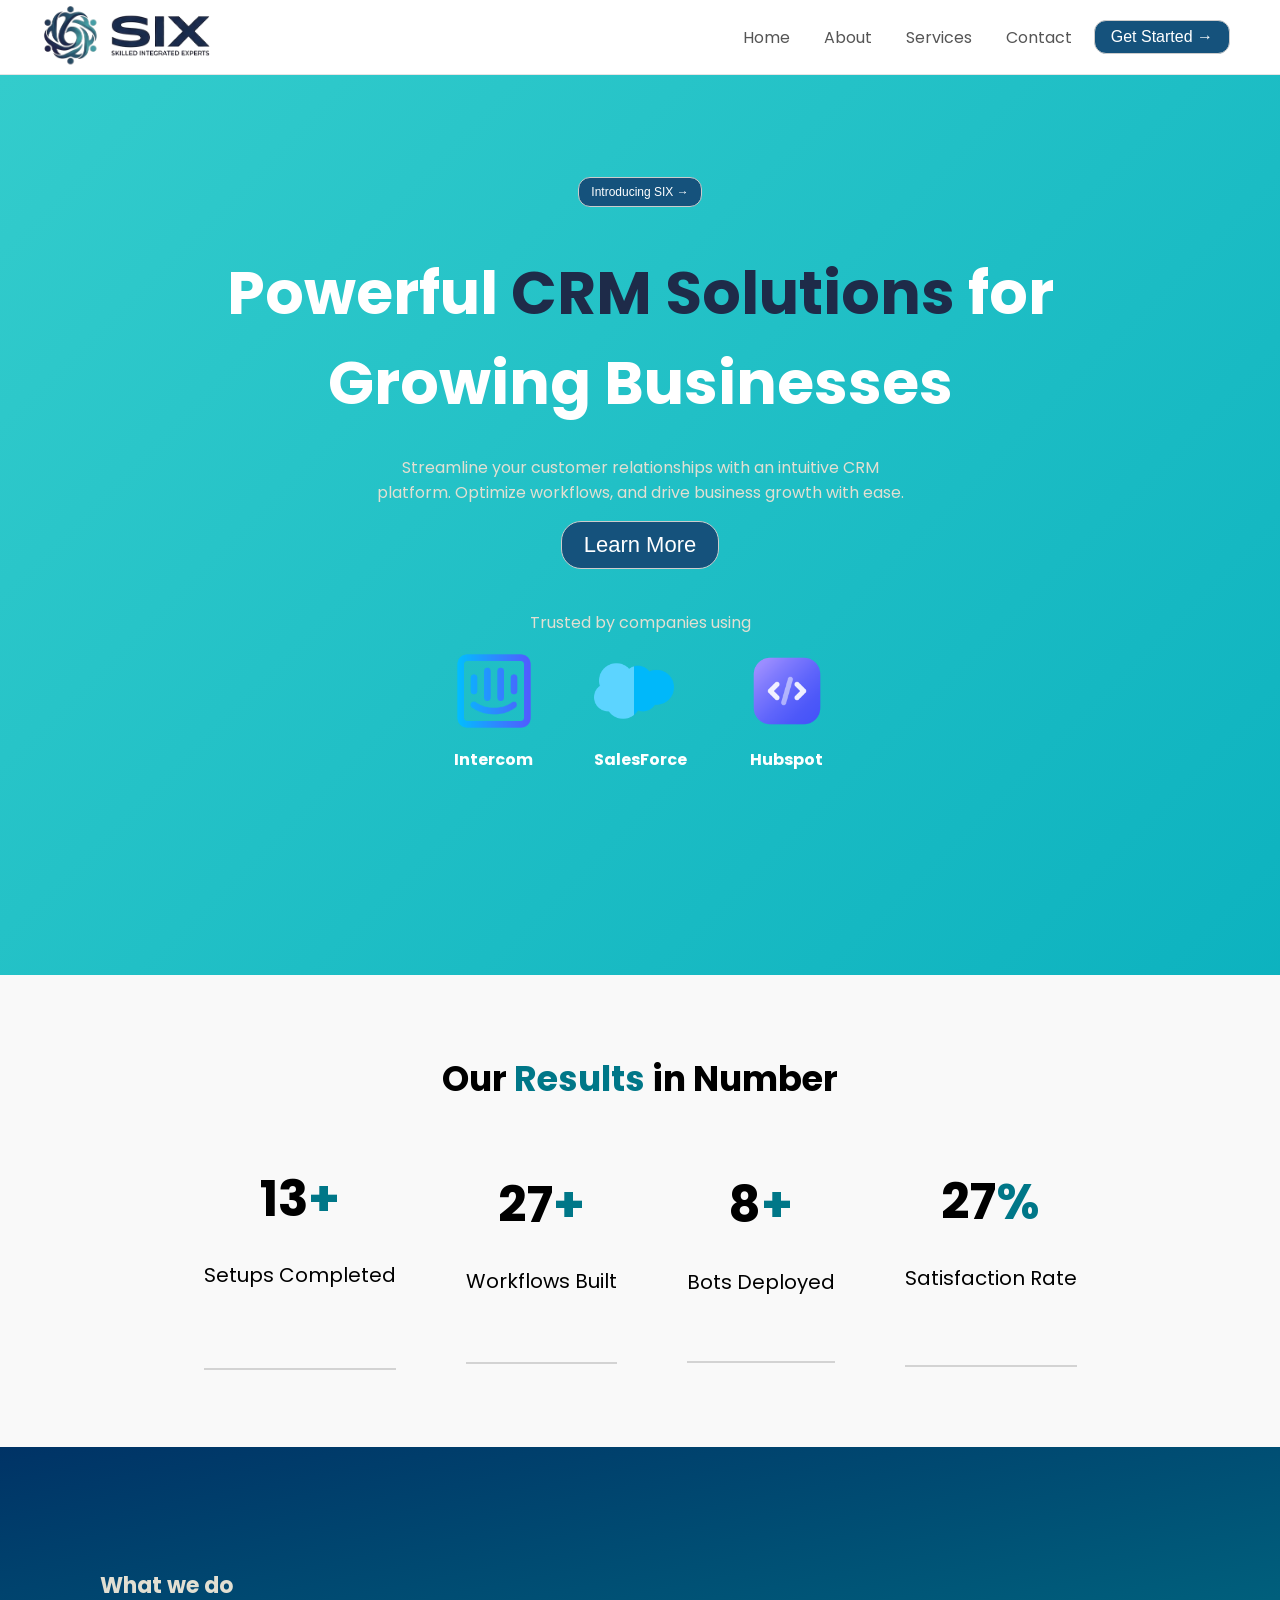
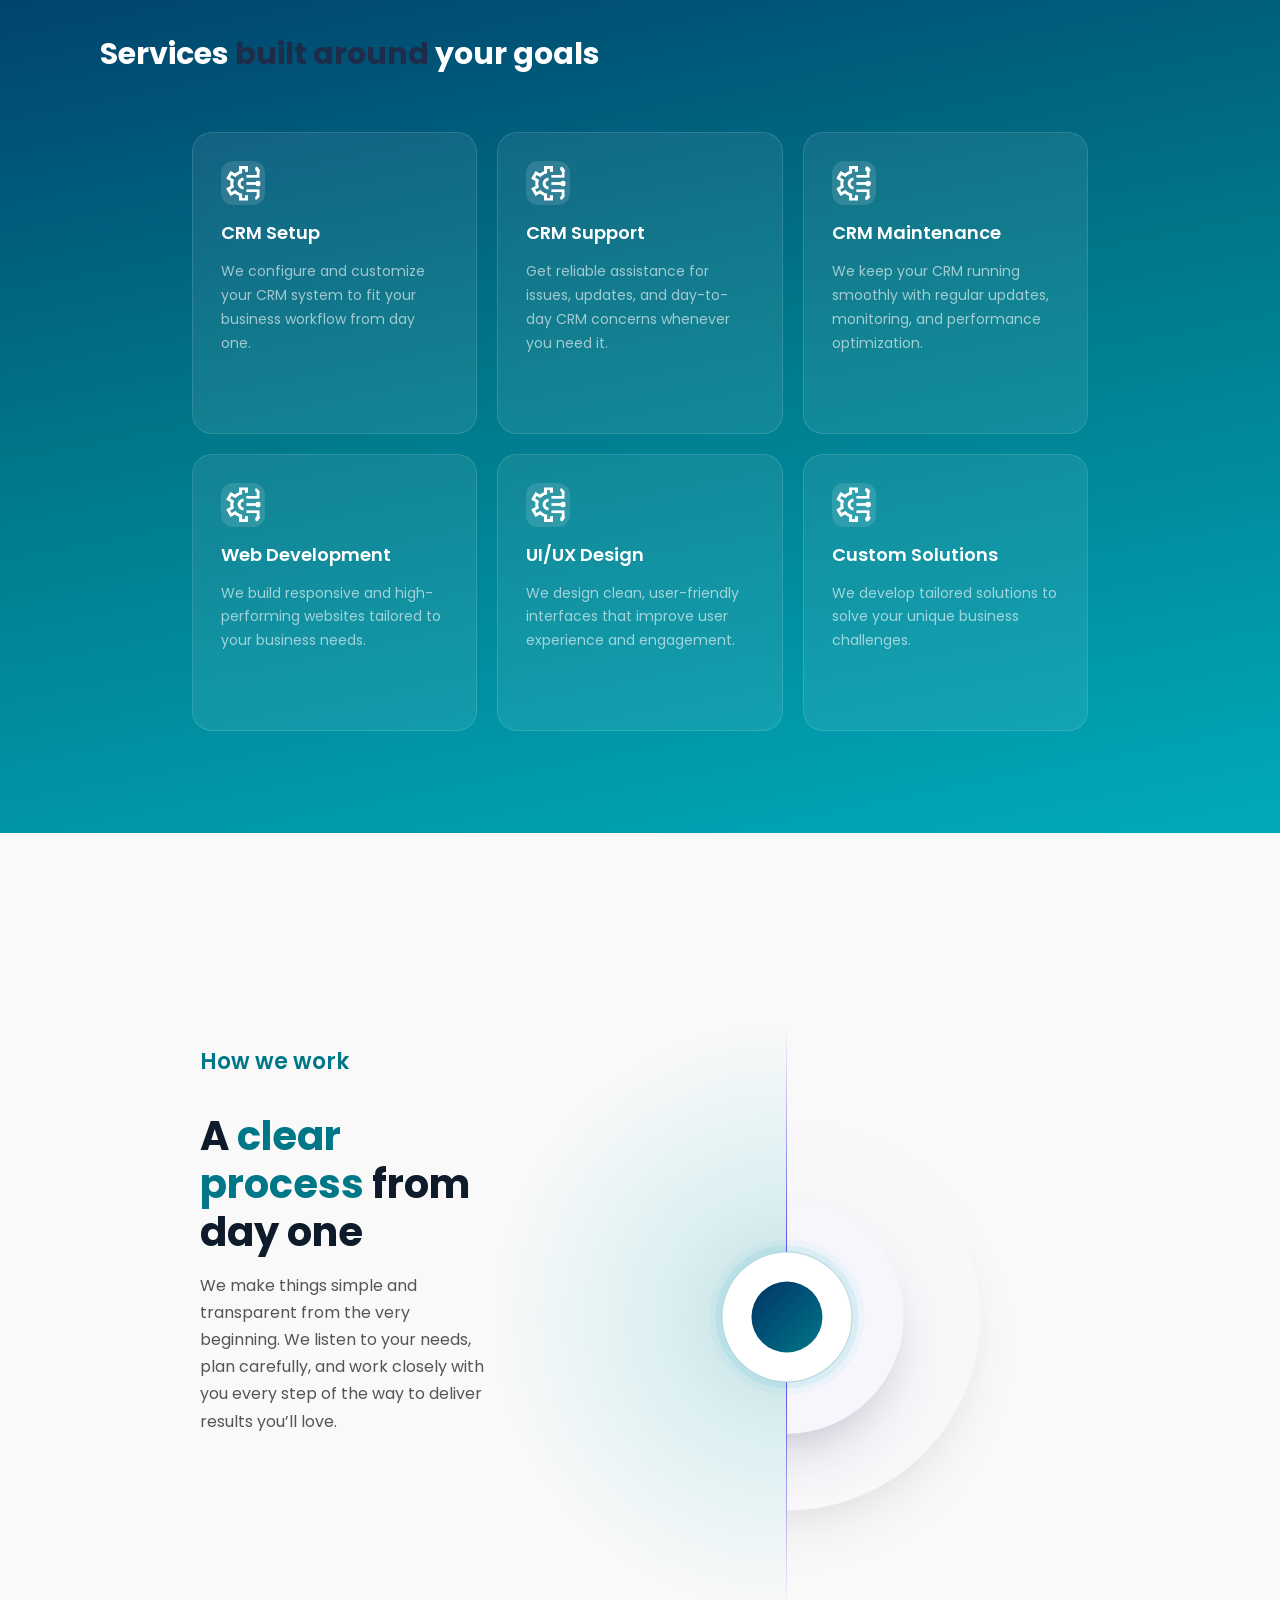
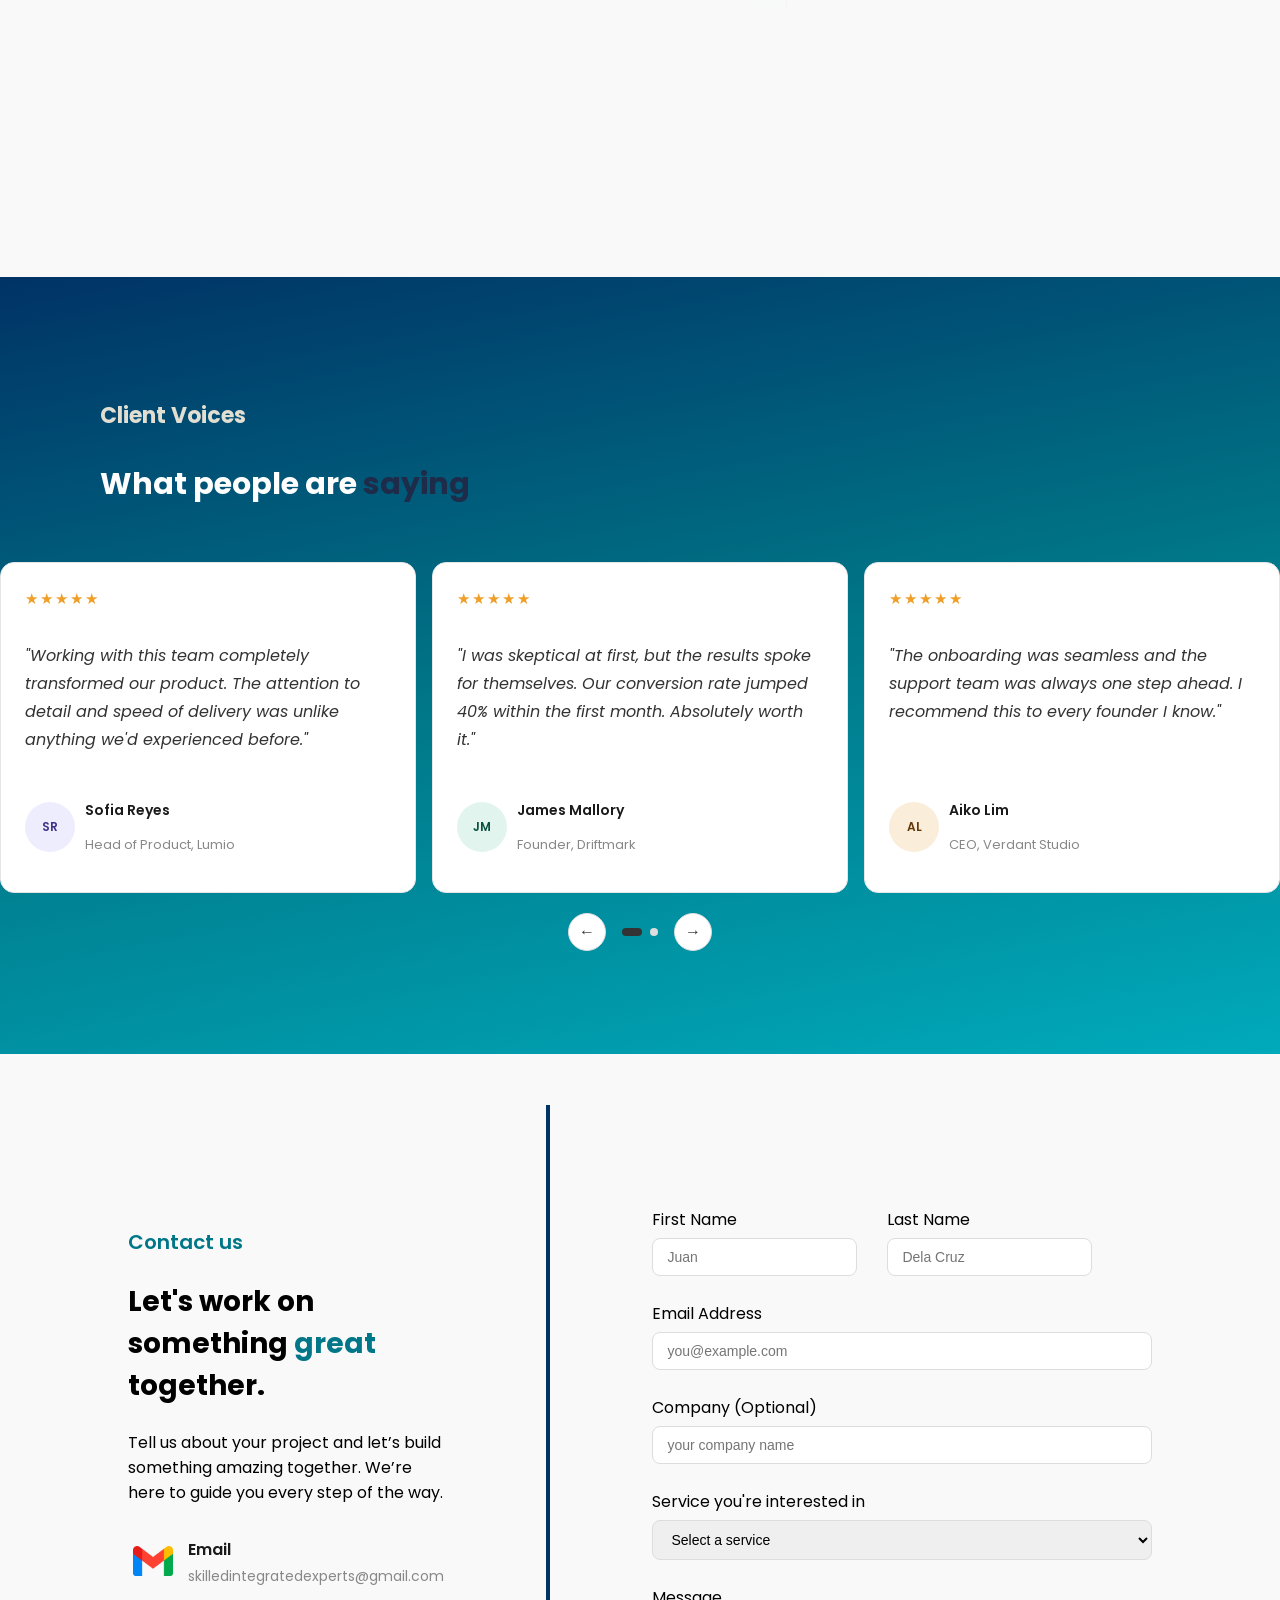
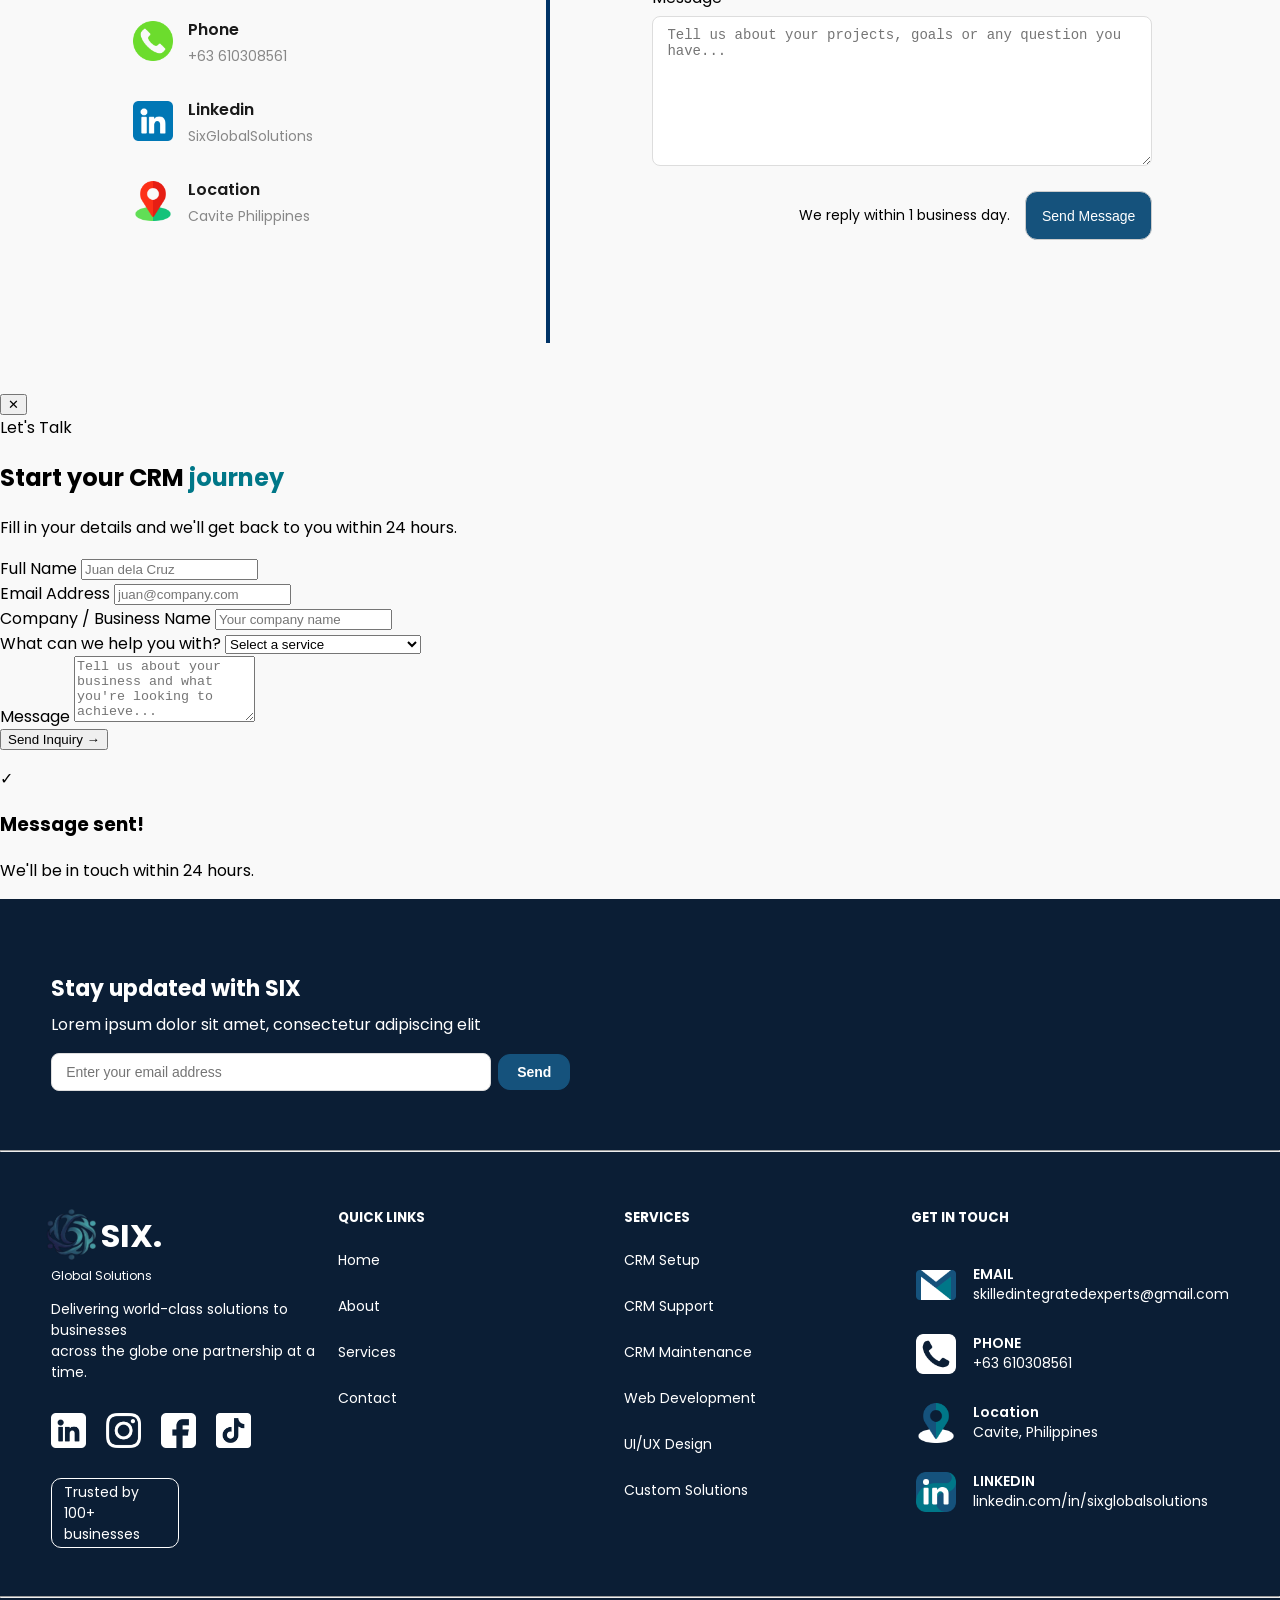
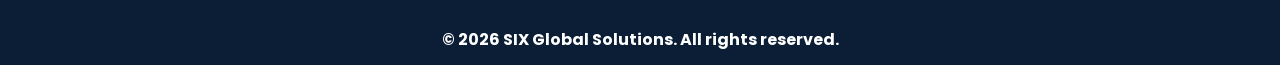
==== commit 1c8adee7: "Update index.html" ====
--- a/index.html
+++ b/index.html
@@ -21,7 +21,7 @@
     </div>
  
     <div class="nav-right">
-      <a href="Index.html" class="nav-link">Home</a>
+      <a href="index.html" class="nav-link">Home</a>
       <a href="about.html" class="nav-link">About</a>
       <a href="#" class="nav-link">Services</a>
       <a href="#" class="nav-link">Contact</a>
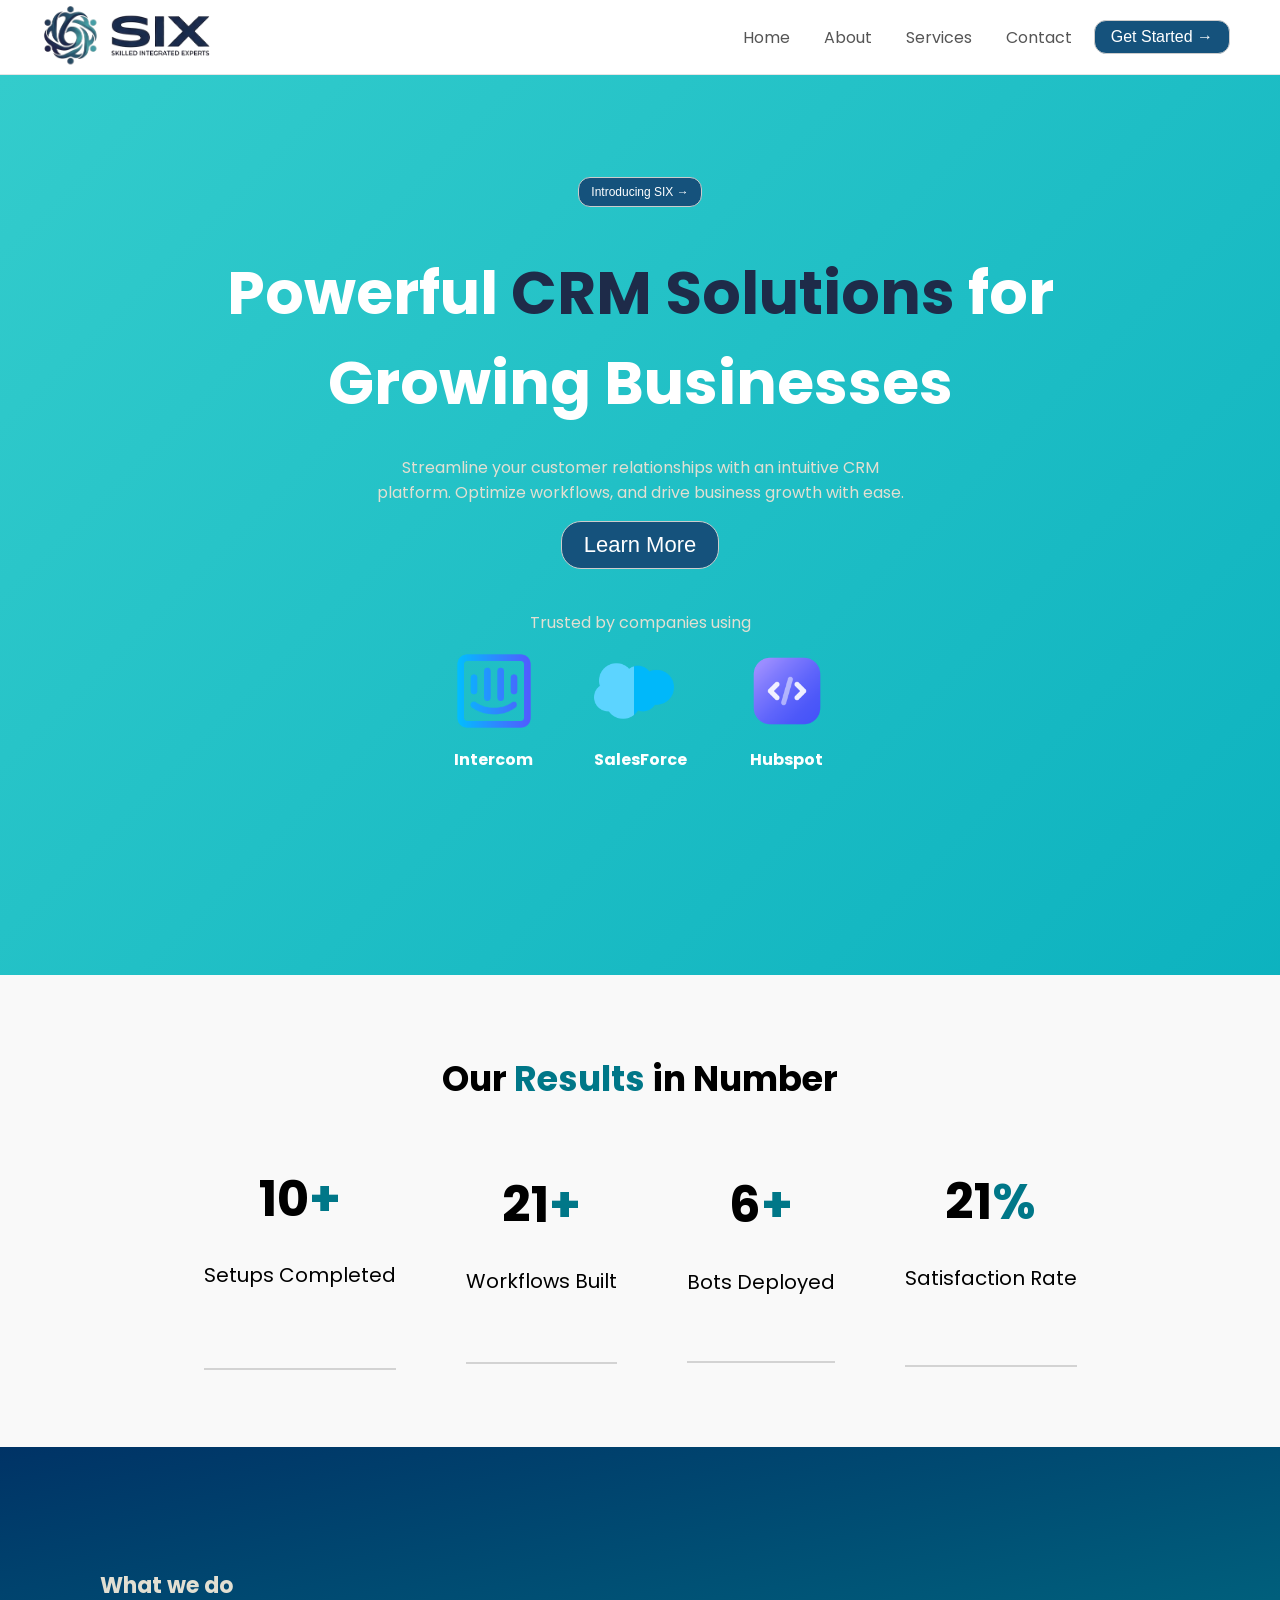
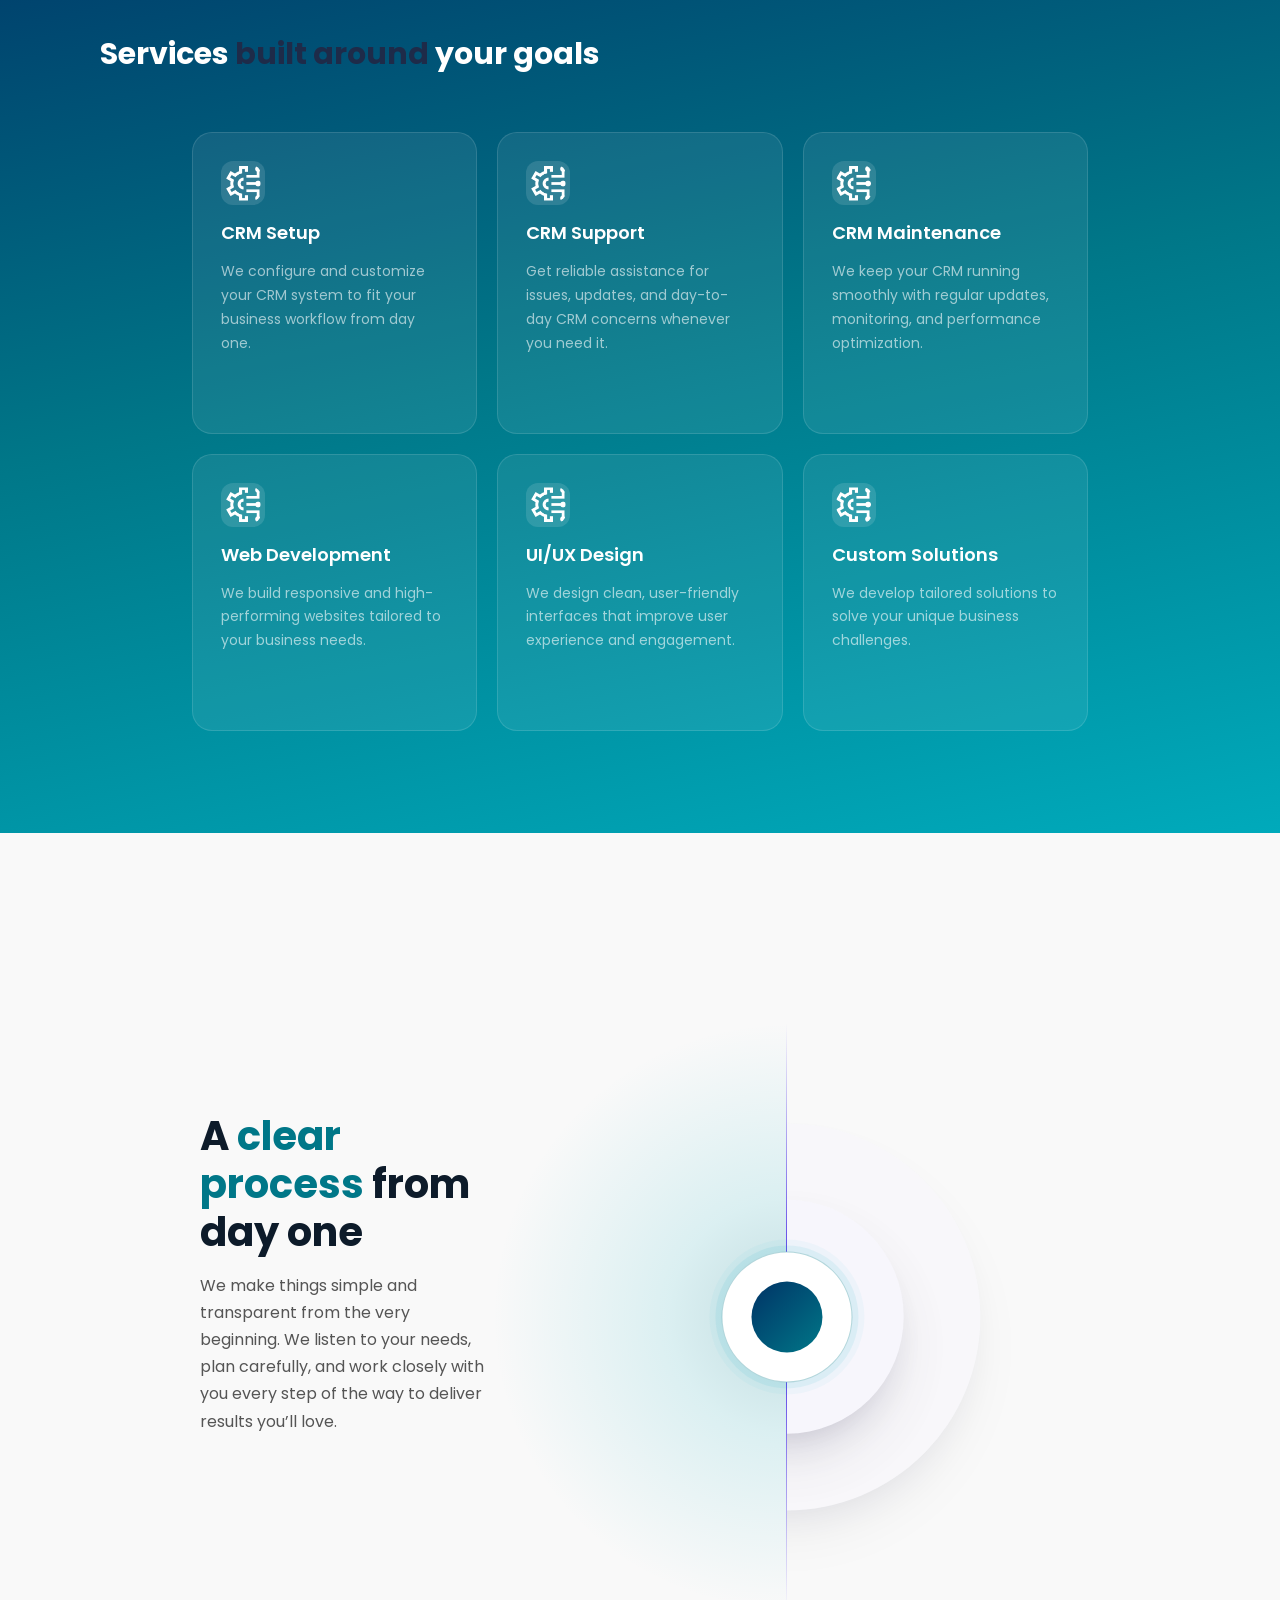
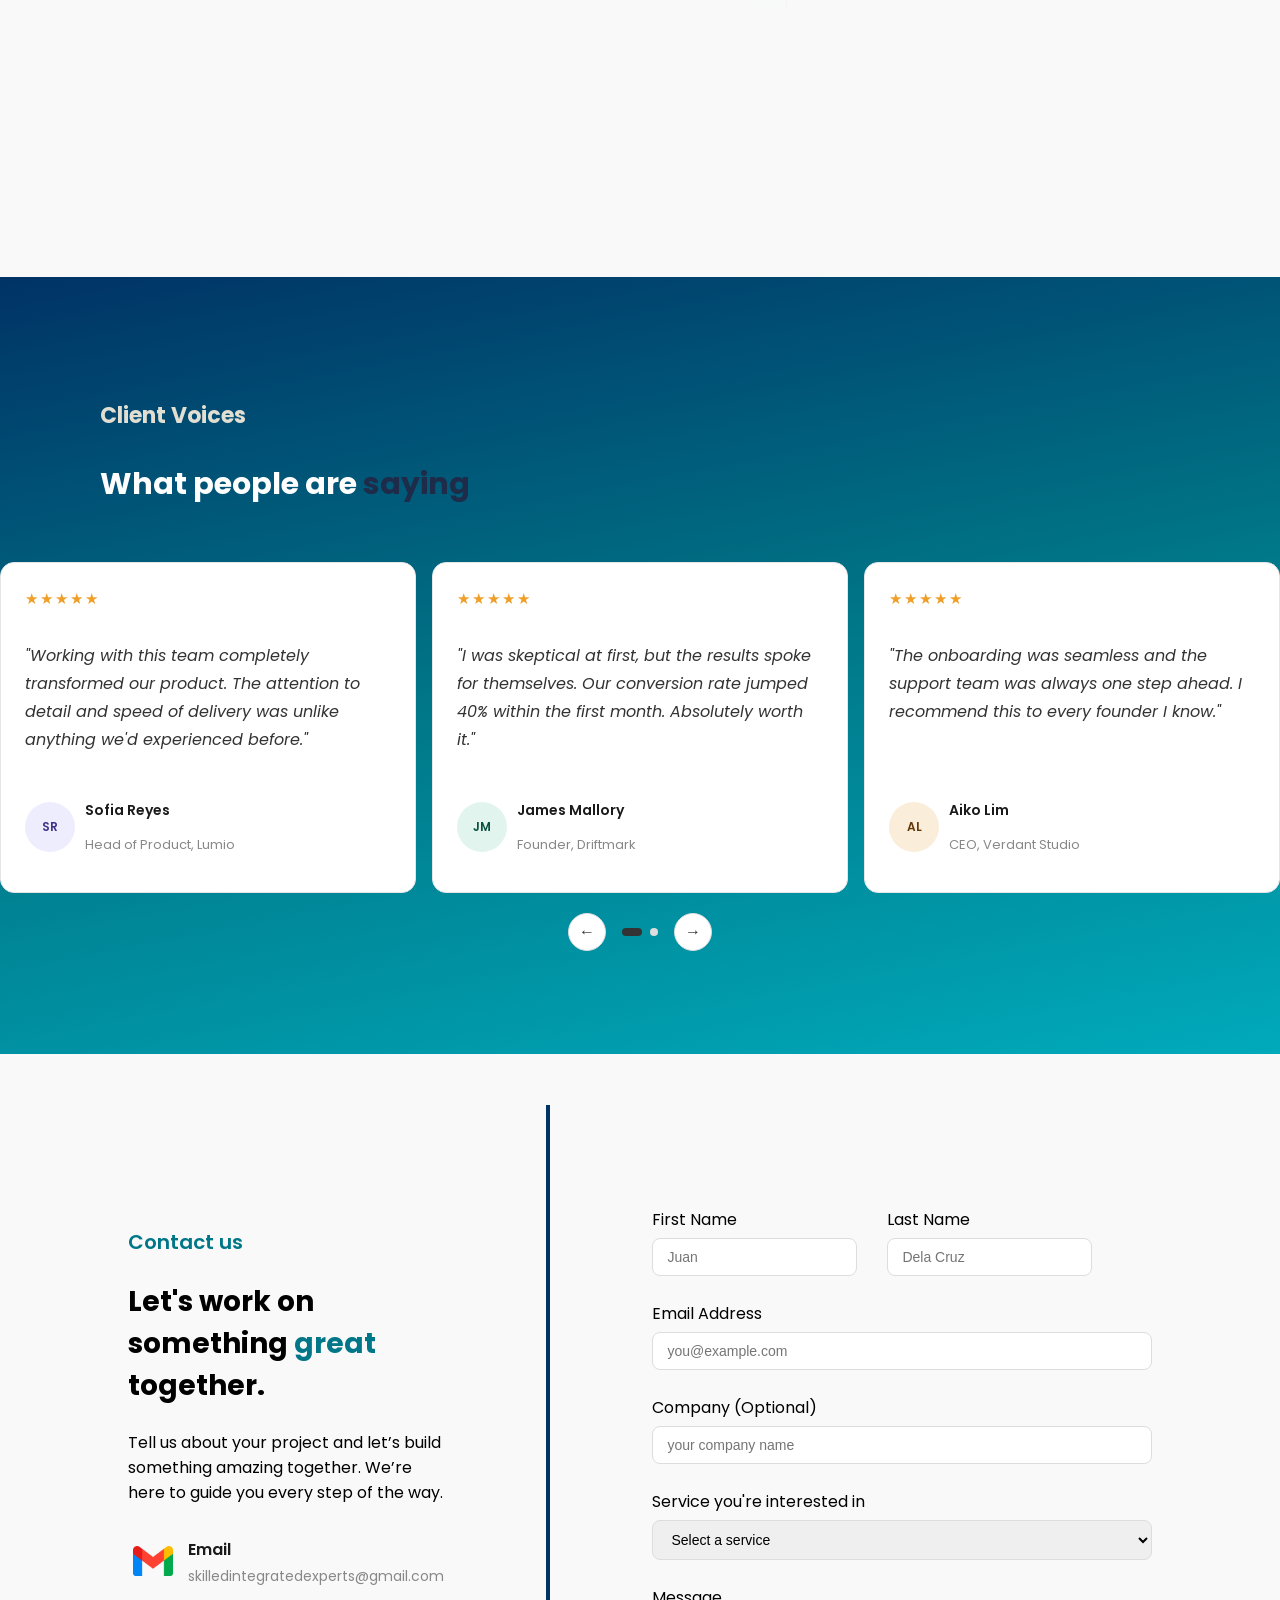
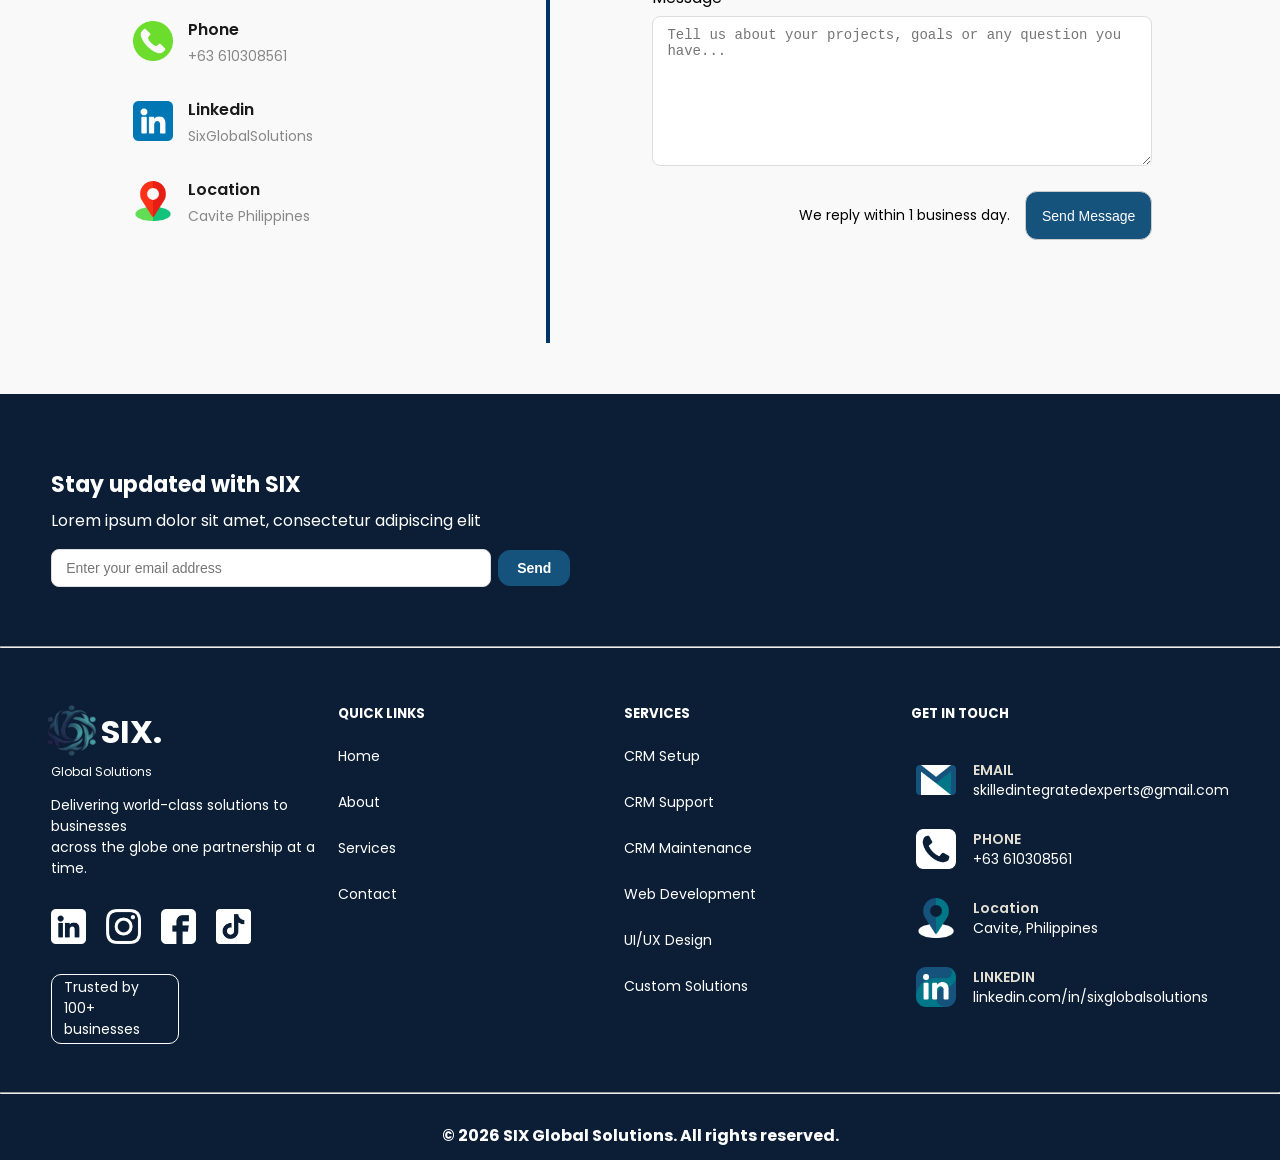
==== commit 7c256e56: "Update index.html" ====
--- a/index.html
+++ b/index.html
@@ -2,7 +2,7 @@
 <head>
     <meta charset="UTF-8">
     <meta name="viewport" content="width=device-width, initial-scale=1.0">
-      <link rel="stylesheet" href="Index.css">
+      <link rel="stylesheet" href="index.css">
       <link href='https://fonts.googleapis.com/css?family=Poppins' rel='stylesheet'>
        <link href="https://unpkg.com/aos@2.3.1/dist/aos.css" rel="stylesheet">
     <title>Six Global Solutions</title>
--- a/index.css
+++ b/index.css
@@ -0,0 +1,1168 @@
+html {
+  scroll-behavior: smooth;
+}
+
+body {
+    font-family: "Poppins", sans-serif;
+    margin: 0;
+    padding: 0;
+    background: #f9f9f9;
+}
+
+.navbar {
+    position: sticky;
+    top: 0;
+    z-index: 100;
+    background: #ffffff;
+    border-bottom: 1px solid #e5e5e5;
+    padding: 5px 50px;
+    height: 64px;
+    display: flex;
+    align-items: center;
+    justify-content: space-between;
+
+}
+
+.nav-left {
+    display: flex;
+    align-items: center;
+    gap: 50px;
+}
+
+.img-placeholder {
+    width: 40px;
+    height: 40px;
+    border-radius: 8px;
+    display: flex;
+    align-items: center;
+    justify-content: center;
+}
+
+.nav-right {
+    display: flex;
+    align-items: center;
+    gap: 10px;
+}
+
+.nav-link {
+    font-size: 16px;
+    color: #555;
+    padding: 6px 12px;
+    border-radius: 8px;
+    cursor: pointer;
+    border: none;
+    background: none;
+    text-decoration: none;
+    transition: background 0.15s, color 0.15s;
+}
+
+.nav-link:hover {
+    background: #f1f1f1;
+    color: #111;
+}
+
+.nav-btn {
+    font-size: 16px;
+    font-weight: bolder;
+    color: white;
+    padding: 7px 16px;
+    border-radius: 12px;
+    cursor: pointer;
+    border: 1px solid #ccc;
+    background: #15527c;    
+    font-weight: 500;
+    transition: background 0.15s;
+}
+
+.nav-btn:hover {
+    background: #0b1e35;
+}
+
+.landing-page{
+    background: linear-gradient(-45deg, #003366, #007788, #00aabb, #33cccc);
+    background-size: 400% 400%;
+    height: 100%;
+    animation: gradientShift 8s ease infinite;
+}
+
+@keyframes gradientShift {
+  0%   { background-position: 0% 50%; }
+  50%  { background-position: 100% 50%; }
+  100% { background-position: 0% 50%; }
+}
+
+.landing-btn{
+    margin-top: 8%;
+    font-size: 12px;
+    font-weight: bolder;
+    color: white;
+    padding: 7px 12px;
+    border-radius: 12px;
+    cursor: pointer;
+    border: 1px solid #ccc;
+    background: #15527c;    
+    font-weight: 500;
+    transition: background 0.15s;
+}
+
+.landing-btn:hover{
+    background: #0b1e35;
+}
+
+.landing-context h1{
+    font-size: 60px;
+}
+
+.context-phrase{
+    margin-top: -1%;
+}
+
+.context-btn{
+    font-size: 22px;
+    font-weight: bolder;
+    color: white;
+    padding: 10px 22px;
+    border-radius: 20px;
+    cursor: pointer;
+    border: 1px solid #ccc;
+    background: #15527c;    
+    font-weight: 500;
+    transition: background 0.15s;
+}
+
+.context-btn:hover{
+    background: #0b1e35;
+}
+
+.lower-imgs{
+    display: flex;
+    align-items: center;
+    justify-content: center;
+    gap: 60px;
+}
+
+.results{
+    margin-top: 6%;
+}
+
+.results-title{
+    font-size: 35px;
+}
+
+.results-grid{
+    display: flex;
+    align-items: center;
+    justify-content: center;
+    gap: 70px;
+}
+
+.grid-content{
+    display: inline;
+    justify-content: center;
+    align-items: center;
+    border-bottom: 2px solid lightgray;
+}
+
+.grid-content h1{
+    font-size: 50px;
+}
+
+.grid-content p{
+    margin-top: -10px;
+    font-size: 20px;
+    padding-bottom: 30%;
+}
+
+.what-we-do{
+    margin-top: 6%;
+    background: linear-gradient(169deg, #003366 0%, #007788 50%, #00aabb 100%);
+    height: auto;
+    width: 100%;
+    padding-bottom: 8%;
+}
+
+.what-we-do-title{
+    padding-top: 100px;
+    padding-left: 100px;
+}
+
+.cards-grid {
+    display: grid;
+    grid-template-columns: repeat(3, 1fr);
+    gap: 20px;
+    padding: 2% 15% 0;
+}
+
+.card {
+    background: rgba(255,255,255,0.07);
+    border: 1px solid rgba(255,255,255,0.12);
+    border-radius: 20px;
+    padding: 28px;
+    display: flex;
+    flex-direction: column;
+    gap: 14px;
+    transition: background 0.2s ease, transform 0.2s ease;
+    cursor: pointer;
+    position: relative;
+    overflow: hidden;
+}
+
+.card:hover{
+    background: rgba(255,255,255,0.13);
+    transform: translateY(-4px);
+}
+
+.card-btn {
+    margin-top: auto;
+    padding: 10px 14px;
+    border: none;
+    border-radius: 10px;
+    background: #ffffff;
+    color: #003366;
+    font-size: 13px;
+    font-weight: 600;
+    cursor: pointer;
+    opacity: 0;
+    transform: translateY(10px);
+    transition: all 0.25s ease;
+}
+
+.card:hover .card-btn {
+    opacity: 1;
+    transform: translateY(0);
+}
+
+.card img{
+    width: 35px;
+    height: 35px;
+    border-radius: 12px;
+    padding: 2%;
+    background: rgba(255,255,255,0.12);
+    display: flex;
+    align-items: center;
+    justify-content: center;
+}
+
+.card-title {
+    font-size: 18px;
+    font-weight: 600;
+    color: #ffffff;
+    margin: 0;
+}
+
+.card-text {
+    font-size: 14px;
+    color: rgba(255,255,255,0.6);
+    line-height: 1.7;
+    margin: 0;
+}
+
+:root {
+	--rotate-speed: 40;
+	--count: 8; 
+	--easeInOutSine: cubic-bezier(0.37, 0, 0.63, 1);
+	--easing: cubic-bezier(0.000, 0.37, 1.000, 0.63);
+}
+
+.how-we-work {
+    display: flex;
+    padding: 190px 200px;
+}
+
+.how-we-work-text {
+    flex: 1;
+    width: 20%;
+}
+
+.void {
+    flex: 2;
+    width: 100%;
+    position: relative;
+    aspect-ratio: 1 / 1;
+    margin: 0;  
+}
+
+.section-label {
+    font-size: 22px;
+    font-weight: 600;
+    color: #007788;
+    margin-bottom: 12px;
+}
+
+.how-we-work-text h2 {
+    font-size: 40px;
+    font-weight: 700;
+    color: #0d1b2a;
+    line-height: 1.2;
+    margin-bottom: 16px;
+}
+
+.highlight {
+    color: #007788;
+}
+
+.section-desc {
+  font-size: 16px;
+  color: #555;
+  line-height: 1.7;
+  max-width: 400px;
+}
+
+ul:hover * {
+	animation-play-state: paused;
+}
+ul {
+	list-style-type: none;
+	margin: 0;
+	padding: 0;
+	position: absolute;
+	width: 100%;
+	aspect-ratio: 1 / 1;
+	outline: 2px dotted 003366;
+	z-index: 1;
+}
+.card-link {
+	position: absolute;
+	top: 50%;
+	transform: translateY(-50%);
+	width: 100%;
+	animation: rotateCW calc(var(--rotate-speed) * 1s) var(--easing) infinite;
+}
+.cards {
+	width: 27%;
+	display: flex;
+	flex-direction: column;
+	align-items: flex-start;
+	padding: 16px 24px;
+	gap: 8px;
+	background: #FFFFFF;
+	box-shadow: 0px 4px 12px rgba(0, 0, 0, 0.1), 0px 16px 32px rgba(0, 0, 0, 0.1);
+	border-radius: 12px;
+	font-style: normal;
+	font-weight: 400;
+	font-size: 14px;
+	line-height: 20px;
+	color: #007788;
+	animation: rotateCCW calc(var(--rotate-speed) * 1s) var(--easing) infinite;
+}
+a {
+	text-decoration: none;
+	color: unset;
+}
+.model-name {
+	font-weight: 500;
+	font-size: 18px;
+	line-height: 150%;
+	color: #003366;
+	display: block;
+}
+svg {
+	position: absolute;
+	top: 0;
+	left: 0;
+	z-index: 0;
+}
+
+li:nth-child(2), li:nth-child(2) .cards {
+	animation-delay: calc((var(--rotate-speed)/var(--count)) * -1s);
+}
+li:nth-child(3), li:nth-child(3) .cards {
+	animation-delay: calc((var(--rotate-speed)/var(--count)) * -2s);
+}
+li:nth-child(4), li:nth-child(4) .cards {
+	animation-delay: calc((var(--rotate-speed)/var(--count)) * -3s);
+}
+li:nth-child(5), li:nth-child(5) .cards {
+	animation-delay: calc((var(--rotate-speed)/var(--count)) * -4s);
+}
+li:nth-child(6), li:nth-child(6) .cards {
+	animation-delay: calc((var(--rotate-speed)/var(--count)) * -5s);
+}
+li:nth-child(7), li:nth-child(7) .cards {
+	animation-delay: calc((var(--rotate-speed)/var(--count)) * -6s);
+}
+li:nth-child(8), li:nth-child(8) .cards {
+	animation-delay: calc((var(--rotate-speed)/var(--count)) * -7s);
+}
+
+@keyframes rotateCW {
+	from {
+		transform: translate3d(0px, -50%, -1px) rotate(-45deg);
+	}
+	to {
+		transform: translate3d(0px, -50%, 0px) rotate(-315deg);
+	}
+}
+@keyframes rotateCCW {
+	from {
+		transform: rotate(45deg);
+	}
+	to {
+		transform: rotate(315deg);
+	}
+}
+@keyframes pulseGlow {
+	from {
+		background-size: 60%;
+	}
+	to {
+		background-size: 100%;
+	}
+}
+
+.center-circle {
+	position: absolute;
+      width: 22%;
+      aspect-ratio: 1 / 1;
+      left: 50%;
+      top: 50%;
+      transform: translate(-50%, -50%);
+      border-radius: 50%;
+      background: #ffffff;
+      border: 1.5px solid rgba(0, 119, 136, 0.3);
+      display: flex;
+      align-items: center;
+      justify-content: center;
+      box-shadow:
+        0 0 0 6px rgba(0, 170, 187, 0.08),
+        0 0 0 12px rgba(0, 170, 187, 0.04);
+      z-index: 10;
+}
+
+.center-logo {
+      width: 55%;
+      height: 55%;
+      border-radius: 50%;
+      background: linear-gradient(135deg, #003366, #007788);
+    }
+
+.second-circle {
+	position: absolute;
+	width: 40%;
+	aspect-ratio: 1 / 1;
+	left: 50%;
+	top: 50%;
+	transform: translate(-50%, -50%);
+	background: #F5F4FE;
+	opacity: 0.5;
+	box-shadow: 0px 18px 36px -18px rgba(12, 5, 46, 0.3), 0px 30px 60px -12px rgba(12, 5, 46, 0.25);
+	border-radius: 50%;
+}
+.last-circle {
+	position: absolute;
+	width: 66%;
+	aspect-ratio: 1 / 1;
+	left: 50%;
+	top: 50%;
+	transform: translate(-50%, -50%);
+	background: #F5F4FE;
+	opacity: 0.25;
+	box-shadow: 0px 18px 36px -18px rgba(12, 5, 46, 0.3), 0px 30px 60px -12px rgba(12, 5, 46, 0.25);
+	border-radius: 50%;
+}
+.crop {
+	-webkit-mask-image: linear-gradient(90deg, rgba(0, 0, 0, 0), rgba(0, 0, 0, 0) 50%, rgba(0, 0, 0, 1) 50%, rgba(0, 0, 0, 1));
+    position: absolute;  
+    inset: 0;  
+}
+.mask {
+	position: absolute;
+	top: 0;
+	left: 0;
+	bottom: 0;
+	width: 50%;
+	animation: pulseGlow 5s linear infinite alternate;
+	background-position: 100% 50%;
+	background-repeat: no-repeat;
+    background-image: radial-gradient(
+        100% 50% at 100% 50%,
+        rgba(0, 119, 136, 0.22) 0%,
+        rgba(0, 170, 187, 0.12) 40%,
+        rgba(0, 170, 187, 0) 100%
+      );
+}
+.mask:after {
+	content: "";
+	position: absolute;
+	width: 1px;
+	height: 100%;
+	right: 0;
+	display: block;
+	background-image: linear-gradient(180deg, rgba(60, 26, 229, 0) 0%, #3C1AE5 50%, rgba(60, 26, 229, 0) 100%);
+}
+
+.testimonials{
+    margin-top: 6%;
+    background: linear-gradient(169deg, #003366 0%, #007788 50%, #00aabb 100%);
+    height: auto;
+    width: 100%;
+    padding-bottom: 8%;
+}
+
+.testimonials-title{
+    padding-top: 100px;
+    padding-left: 100px;
+}
+
+.carousel-wrapper{ 
+    max-width: 1600px; 
+    width: 100%;  
+    margin: 0 auto;
+    padding-top: 2%;
+}
+ 
+.carousel-track-container{ 
+overflow: hidden; 
+}
+
+.carousel-track {
+display: flex;
+transition: transform 0.4s cubic-bezier(.4, 0, .2, 1);
+}
+
+.slide {
+min-width: 100%;
+display: grid;
+grid-template-columns: repeat(3, 1fr);
+gap: 16px;
+}
+
+.slide-card {
+background: #fff;
+border: 1px solid #e5e5e5;
+border-radius: 14px;
+padding: 1.5rem;
+display: flex;
+flex-direction: column;
+gap: 1rem;
+}
+
+.stars { color: #EF9F27; font-size: 15px; letter-spacing: 2px; }
+
+.quote {
+font-size: 16px;
+line-height: 1.75;
+color: #333;
+font-style: italic;
+flex: 1;
+}
+
+.author, .main-details { display: flex; align-items: center; gap: 10px; }
+
+.avatar, .details-img {
+width: 50px;
+height: 50px;
+border-radius: 50%;
+display: flex;
+align-items: center;
+justify-content: center;
+font-size: 12px;
+font-weight: 600;
+flex-shrink: 0;
+}
+
+.author-name { font-weight: 600; font-size: 14px; color: #1a1a1a; }
+.author-role { font-size: 13px; color: #888; margin-top: 2px; }
+
+.controls {
+display: flex;
+align-items: center;
+justify-content: center;
+gap: 16px;
+margin-top: 1.25rem;
+}
+
+.arrow-btn {
+width: 38px; height: 38px;
+border-radius: 50%;
+border: 1px solid #ddd;
+background: #fff;
+cursor: pointer;
+font-size: 16px;
+display: flex;
+align-items: center;
+justify-content: center;
+transition: background 0.15s, border-color 0.15s;
+color: #333;
+}
+.arrow-btn:hover { background: #f0f0f0; border-color: #bbb; }
+
+.dots { display: flex; align-items: center; gap: 8px; }
+
+.dot {
+height: 8px;
+border-radius: 4px;
+border: none;
+background: #ddd;
+cursor: pointer;
+padding: 0;
+transition: width 0.2s, background 0.2s;
+}
+.dot.active { background: #333; width: 20px; }
+.dot:not(.active) { width: 8px; border-radius: 50%; }
+
+@media (max-width: 700px) {
+.slide { grid-template-columns: 1fr; }
+}
+
+
+.contact-wrapper{
+    padding: 4% 10%;
+    display: flex;
+    justify-content: center;
+}
+
+.details{
+    padding: 10%;
+    border-right: 2px solid #003366;
+    width: 50%;
+}
+
+.detials-value{
+    font-size: 14px; 
+    color: #888; 
+}
+
+.details-title{
+    font-weight: 600; 
+    font-size: 16px; 
+    color: #1a1a1a;
+    margin-bottom: -10px;
+}
+
+.details-label{
+    font-size: 20px;
+    font-weight: 600;
+    color: #007788;
+    margin-bottom: 12px;
+}
+
+.details h2{
+    font-size: 28px;
+}
+
+.input{
+    padding: 10%;
+    border-left: 2px solid #003366;
+    width: 50%;
+}
+
+.name{
+    display: flex;
+    gap: 30px;
+}
+
+#first, #last{
+    width: 100%;
+}
+
+.field{
+    display: flex;
+    flex-direction: column;
+    gap: 6px;
+}
+
+.field input, .field select, .field textarea {
+  padding: 10px 14px;
+  font-size: 14px;
+  border: 1px solid #ddd;
+  border-radius: 8px;
+  outline: none;
+  transition: border-color 0.15s;
+}
+
+.field input:focus {
+  border-color: #888;
+
+}
+
+.field textarea{
+    width: 500px;
+    height: 150px;
+}
+
+.field label{
+    font-size: 16px;
+}
+
+.field-last{
+    display: flex;
+    gap: 15px;
+    float: right;
+}
+
+.input button{
+    font-size: 14px;
+    font-weight: bolder;
+    color: white;
+    padding: 7px 16px;
+    border-radius: 12px;
+    cursor: pointer;
+    border: 1px solid #ccc;
+    background: #15527c;    
+    font-weight: 500;
+    transition: background 0.15s;
+}
+
+.input button:hover{
+    background: #0b1e35;
+}
+
+.modal-overlay {
+  position: fixed;
+  inset: 0;
+  background: rgba(11, 30, 53, 0.55);
+  backdrop-filter: blur(4px);
+  z-index: 999;
+  display: flex;
+  align-items: center;
+  justify-content: center;
+  opacity: 0;
+  pointer-events: none;
+  transition: opacity 0.25s ease;
+}
+
+.modal-overlay.active {
+  opacity: 1;
+  pointer-events: all;
+}
+
+.modal-box {
+  background: #ffffff;
+  border-radius: 20px;
+  padding: 40px;
+  width: 100%;
+  max-width: 580px;
+  max-height: 90vh;
+  overflow-y: auto;
+  position: relative;
+  transform: translateY(24px) scale(0.97);
+  transition: transform 0.3s cubic-bezier(0.34, 1.56, 0.64, 1);
+  box-shadow: 0 24px 64px rgba(11, 30, 53, 0.18);
+}
+
+.modal-overlay.active .modal-box {
+  transform: translateY(0) scale(1);
+}
+
+.modal-close {
+  position: absolute;
+  top: 16px;
+  right: 20px;
+  background: #f1f1f1;
+  border: none;
+  width: 32px;
+  height: 32px;
+  border-radius: 50%;
+  font-size: 14px;
+  cursor: pointer;
+  color: #555;
+  display: flex;
+  align-items: center;
+  justify-content: center;
+  transition: background 0.15s;
+}
+
+.modal-close:hover {
+  background: #e0e0e0;
+}
+
+.modal-eyebrow {
+  font-size: 11px;
+  font-weight: 600;
+  letter-spacing: 0.1em;
+  text-transform: uppercase;
+  color: #007788;
+  display: block;
+  margin-bottom: 8px;
+}
+
+.modal-header h2 {
+  font-size: 28px;
+  font-weight: 800;
+  margin: 0 0 6px;
+  color: #0b1e35;
+}
+
+.modal-header p {
+  font-size: 14px;
+  color: #888;
+  margin: 0 0 24px;
+}
+
+.modal-form {
+  display: flex;
+  flex-direction: column;
+  gap: 16px;
+}
+
+.modal-field-row {
+  display: flex;
+  gap: 14px;
+}
+
+.modal-field {
+  display: flex;
+  flex-direction: column;
+  flex: 1;
+  gap: 6px;
+}
+
+.modal-field label {
+  font-size: 12px;
+  font-weight: 600;
+  color: #444;
+  letter-spacing: 0.03em;
+}
+
+.modal-field input,
+.modal-field select,
+.modal-field textarea {
+  font-family: "Poppins", sans-serif;
+  font-size: 14px;
+  padding: 10px 14px;
+  border: 1.5px solid #e5e5e5;
+  border-radius: 10px;
+  outline: none;
+  color: #111;
+  transition: border-color 0.2s;
+  background: #fafafa;
+  resize: none;
+}
+
+.modal-field input:focus,
+.modal-field select:focus,
+.modal-field textarea:focus {
+  border-color: #007788;
+  background: #fff;
+}
+
+.modal-submit {
+  font-family: "Poppins", sans-serif;
+  font-size: 15px;
+  font-weight: 700;
+  color: white;
+  background: #0b1e35;
+  border: none;
+  padding: 14px;
+  border-radius: 12px;
+  cursor: pointer;
+  transition: background 0.2s, transform 0.15s;
+  margin-top: 4px;
+}
+
+.modal-submit:hover {
+  background: #007788;
+  transform: translateY(-1px);
+}
+
+.modal-success {
+  display: none;
+  flex-direction: column;
+  align-items: center;
+  justify-content: center;
+  padding: 40px 20px;
+  text-align: center;
+}
+
+.modal-success.show {
+  display: flex;
+}
+
+.modal-form.hide {
+  display: none;
+}
+
+.success-icon {
+  width: 60px;
+  height: 60px;
+  border-radius: 50%;
+  background: #e1f5ee;
+  color: #007788;
+  font-size: 28px;
+  display: flex;
+  align-items: center;
+  justify-content: center;
+  margin-bottom: 16px;
+}
+
+.modal-success h3 {
+  font-size: 22px;
+  font-weight: 800;
+  color: #0b1e35;
+  margin: 0 0 6px;
+}
+
+.modal-success p {
+  font-size: 14px;
+  color: #888;
+  margin: 0;
+}
+
+footer{
+    background-color: #0b1e35;
+    margin-bottom: -18px;
+}
+
+.footer-upper{
+    padding: 4%;
+}
+
+.footer-upper input{
+    padding: 10px 14px;
+    font-size: 14px;
+    border: 1px solid #ddd;
+    border-radius: 8px;
+    outline: none;
+    width: 440px;
+    transition: border-color 0.15s;
+}
+
+.footer-upper input:focus{
+    border-color: #007788;
+}
+
+.footer-upper button{
+    font-size: 14px;
+    font-weight: bolder;
+    color: white;
+    padding: 9px 18px;
+    border-radius: 12px;
+    cursor: pointer;
+    border: 1px solid #15527c;
+    background: #15527c;    
+    font-weight: 700;
+    transition: background 0.15s;
+    margin-left: 3px;
+}
+
+.footer-upper button:hover{
+    background-color: #007788;
+}
+
+.footer-logo{
+    display: flex;
+    align-items: center;
+    margin-left: -10px;
+}
+
+.footer-middle{
+    display: flex;
+    padding: 2% 4%;
+}
+
+.middle{
+    flex: 1;
+}
+
+.middle-icon{
+    display: flex;
+    gap: 20px;
+    margin-top: 30px;
+}
+
+.middle-lower p{
+    border: 0.5px solid white;
+    padding: 1% 4%;
+    font-size: 14px;
+    width: 36%;
+    border-radius: 10px;
+}
+
+.middle li{
+    color: white;
+    list-style-type: none;
+    font-size: 14px;
+}
+
+.middle-details {
+  display: flex;
+  flex-direction: column;              
+}
+
+.detail-item {
+  display: flex;
+  flex-direction: row;    
+  align-items: center;
+  gap: 12px;
+}
+
+.middle-title{
+    font-weight: 600; 
+    font-size: 14px; 
+    color: #E2DFD2;
+    margin-bottom: -15px;
+}
+
+.middle-value{
+    font-size: 14px;
+    color: white;
+}
+
+
+/* =========================
+   GLOBAL MOBILE FIXES
+========================= */
+@media (max-width: 1024px) {
+    .navbar {
+        padding: 10px 20px;
+    }
+
+    .nav-left {
+        gap: 20px;
+    }
+
+    .landing-context h1 {
+        font-size: 40px;
+    }
+
+    .context-btn {
+        font-size: 18px;
+        padding: 8px 18px;
+    }
+
+    .results-grid {
+        flex-direction: column;
+        gap: 30px;
+    }
+
+    .cards-grid {
+        grid-template-columns: repeat(2, 1fr);
+        padding: 5%;
+    }
+
+    .how-we-work {
+        flex-direction: column;
+        padding: 80px 40px;
+        gap: 40px;
+    }
+
+    .how-we-work-text {
+        width: 100%;
+    }
+
+    .void {
+        width: 100%;
+    }
+
+    .contact-wrapper {
+        flex-direction: column;
+        padding: 5%;
+    }
+
+    .details, .input {
+        width: 100%;
+        border: none;
+        padding: 5% 0;
+    }
+
+    .footer-middle {
+        flex-direction: column;
+        gap: 30px;
+    }
+}
+
+/* =========================
+   SMALL PHONES
+========================= */
+@media (max-width: 600px) {
+
+    .navbar {
+        flex-direction: column;
+        height: auto;
+        gap: 10px;
+    }
+
+    .nav-right {
+        flex-wrap: wrap;
+        justify-content: center;
+    }
+
+    .landing-context h1 {
+        font-size: 28px;
+        text-align: center;
+    }
+
+    .context-phrase {
+        text-align: center;
+    }
+
+    .lower-imgs {
+        flex-direction: column;
+        gap: 20px;
+    }
+
+    .results-title {
+        font-size: 24px;
+        text-align: center;
+    }
+
+    .grid-content h1 {
+        font-size: 32px;
+    }
+
+    .grid-content p {
+        font-size: 16px;
+    }
+
+    .cards-grid {
+        grid-template-columns: 1fr;
+    }
+
+    .what-we-do-title {
+        padding: 40px 20px;
+        text-align: center;
+    }
+
+    .how-we-work {
+        padding: 60px 20px;
+    }
+
+    .how-we-work-text h2 {
+        font-size: 28px;
+    }
+
+    .section-desc {
+        max-width: 100%;
+    }
+
+    /* ROTATING CIRCLE SECTION (IMPORTANT FIX) */
+    .void {
+        display: none;
+    }
+
+    /* TESTIMONIALS */
+    .slide {
+        grid-template-columns: 1fr;
+    }
+
+    /* CONTACT */
+    .name {
+        flex-direction: column;
+        gap: 10px;
+    }
+
+    .field textarea {
+        width: 100%;
+    }
+
+    .field-last {
+        float: none;
+        justify-content: flex-end;
+    }
+
+    /* FOOTER */
+    .footer-upper input {
+        width: 100%;
+        margin-bottom: 10px;
+    }
+
+    .footer-upper button {
+        width: 100%;
+        margin-left: 0;
+    }
+
+    .middle-lower p {
+        width: 100%;
+    }
+}
